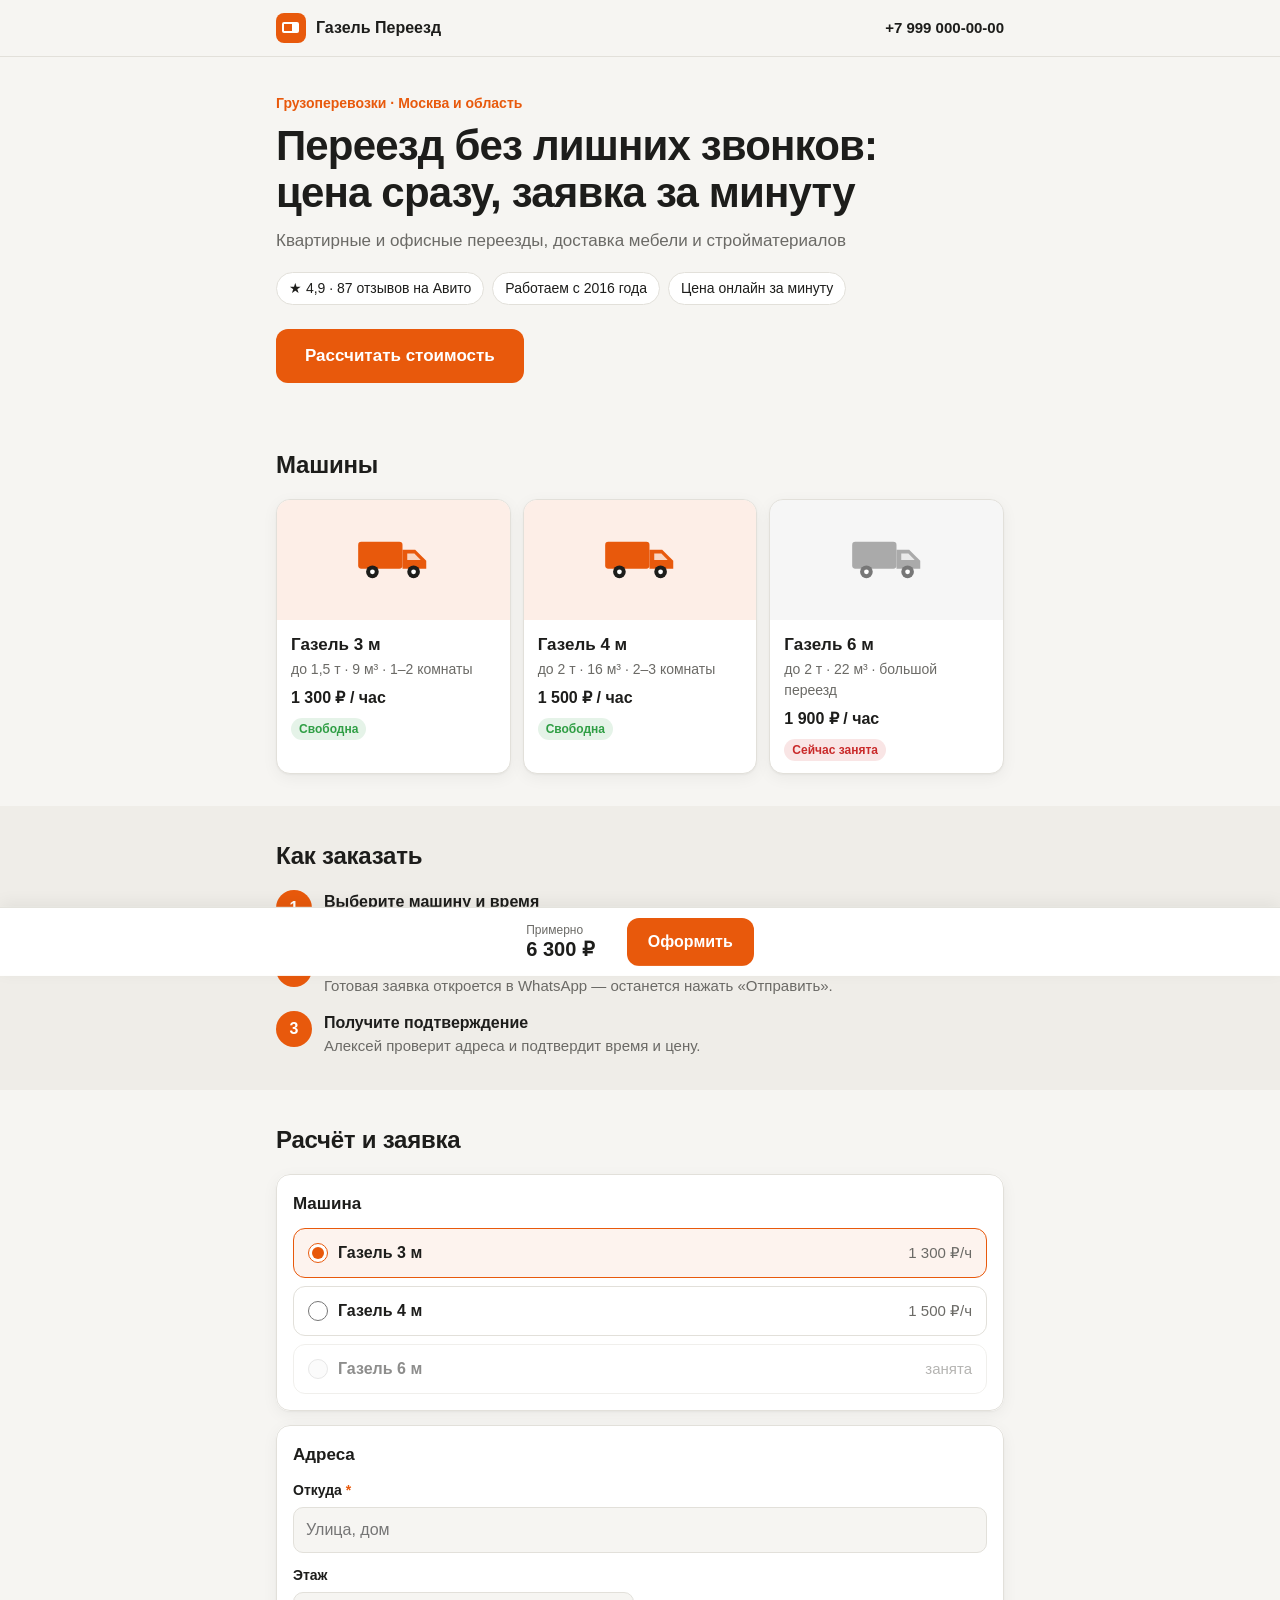
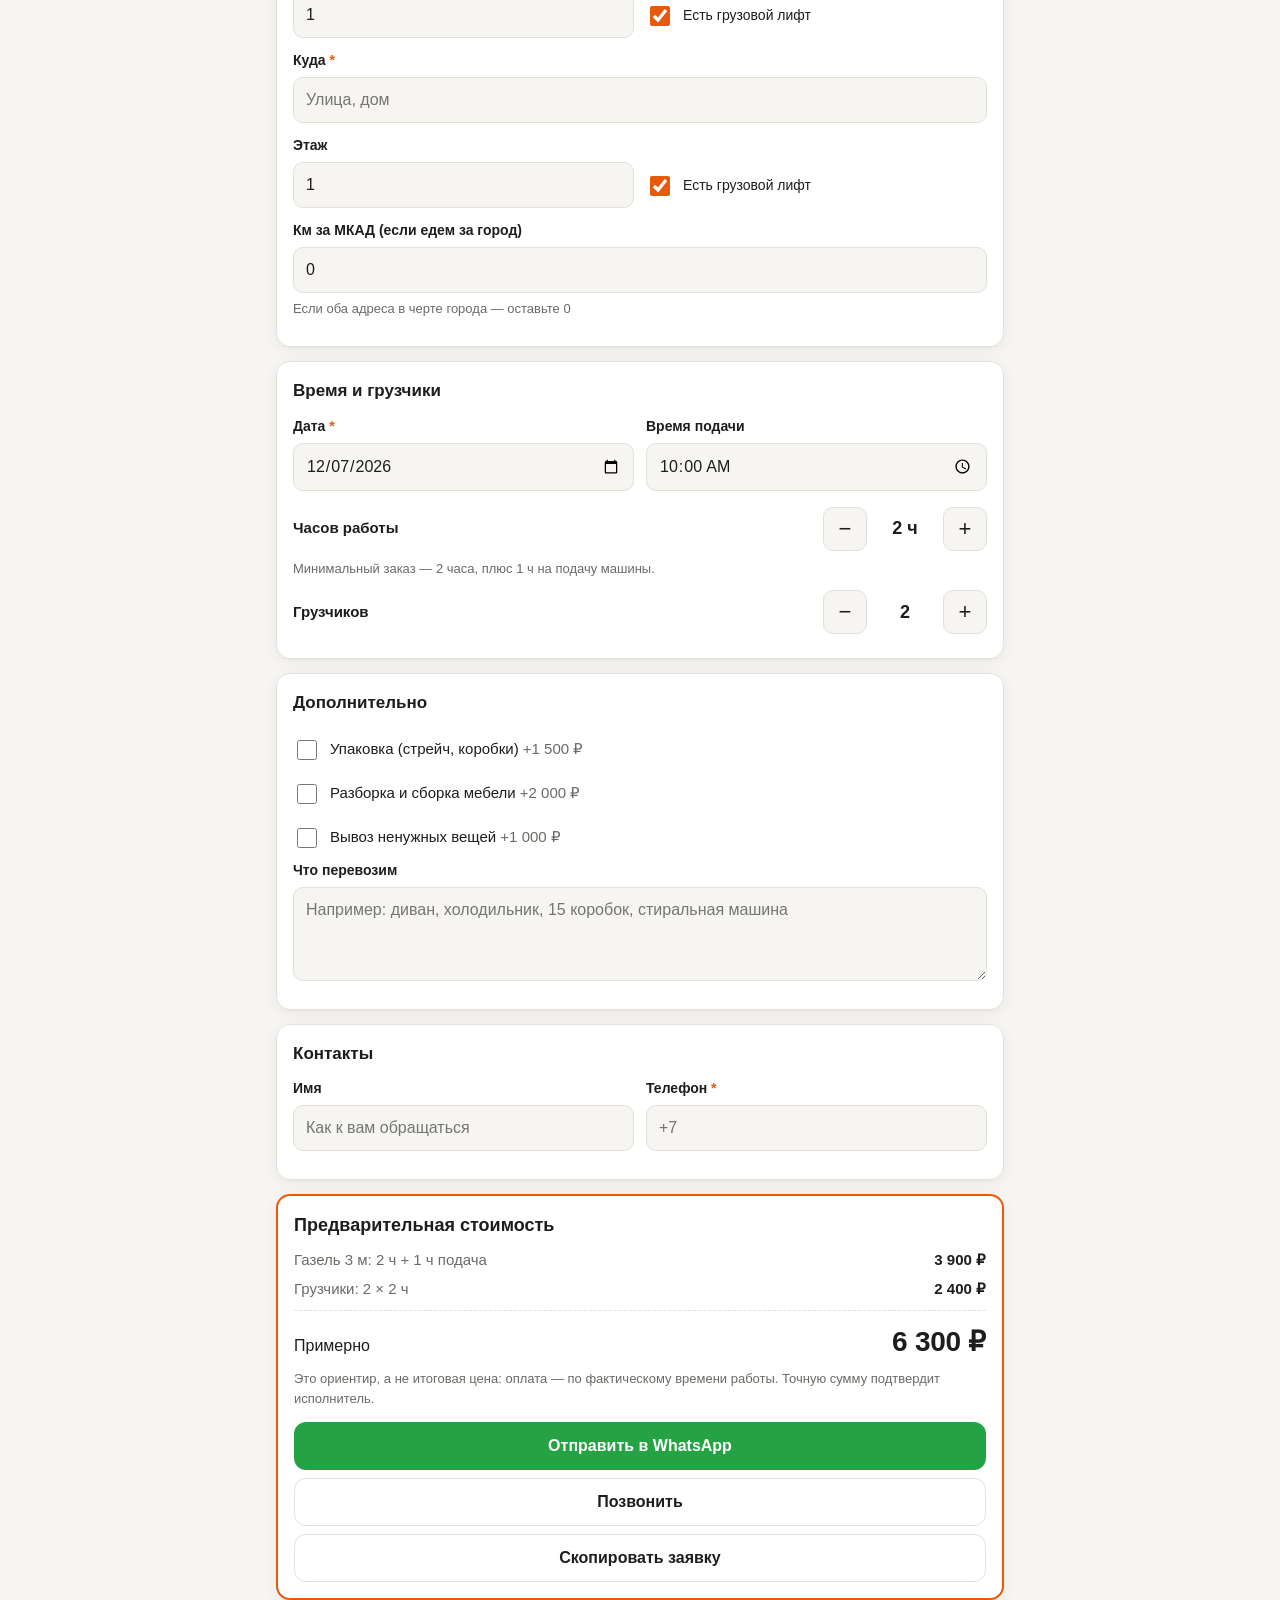
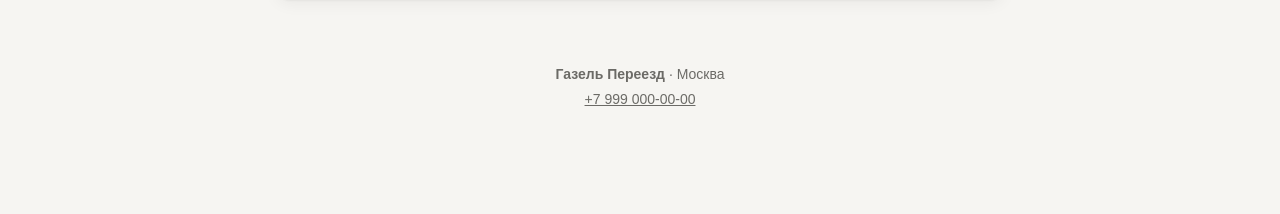
==== index.html @ 77e37493 "Сайт-калькулятор для грузоперевозок (Газель + грузчики) Шаблон под частников с Авито: расчёт предвар" ====
<!doctype html>
<html lang="ru">
<head>
  <meta charset="utf-8">
  <meta name="viewport" content="width=device-width, initial-scale=1, viewport-fit=cover">
  <title>Грузоперевозки на Газели</title>
  <meta name="description" content="Расчёт стоимости переезда и заказ Газели с грузчиками онлайн">
  <link rel="icon" href="data:image/svg+xml,%3Csvg xmlns='http://www.w3.org/2000/svg' viewBox='0 0 64 64'%3E%3Crect width='64' height='64' rx='14' fill='%23e8590c'/%3E%3Cpath d='M12 22h24v18H12zM36 28h9l7 7v5H36z' fill='white'/%3E%3Ccircle cx='21' cy='42' r='5' fill='white' stroke='%23e8590c' stroke-width='3'/%3E%3Ccircle cx='45' cy='42' r='5' fill='white' stroke='%23e8590c' stroke-width='3'/%3E%3C/svg%3E">
  <link rel="stylesheet" href="styles.css">
</head>
<body>
  <header class="top">
    <div class="wrap top__in">
      <div class="brand">
        <span class="brand__logo" aria-hidden="true"></span>
        <span class="brand__name" data-bind="name"></span>
      </div>
      <a class="top__phone" data-bind-href="tel" data-bind="phone"></a>
    </div>
  </header>

  <main>
    <section class="hero">
      <div class="wrap">
        <p class="hero__city" data-bind="cityLine"></p>
        <h1 class="hero__title">Переезд без лишних звонков: цена&nbsp;сразу, заявка за&nbsp;минуту</h1>
        <p class="hero__sub" data-bind="tagline"></p>
        <ul class="badges" id="badges"></ul>
        <a href="#order" class="btn btn--primary btn--lg">Рассчитать стоимость</a>
      </div>
    </section>

    <section class="section" id="fleet">
      <div class="wrap">
        <h2 class="section__title">Машины</h2>
        <div class="fleet" id="fleetList"></div>
      </div>
    </section>

    <section class="section section--alt">
      <div class="wrap">
        <h2 class="section__title">Как заказать</h2>
        <ol class="steps">
          <li><b>Выберите машину и время</b><span>Калькулятор сразу покажет примерную стоимость.</span></li>
          <li><b>Отправьте заявку</b><span data-bind="sendHint"></span></li>
          <li><b>Получите подтверждение</b><span data-bind="confirmHint"></span></li>
        </ol>
      </div>
    </section>

    <section class="section" id="order">
      <div class="wrap">
        <h2 class="section__title">Расчёт и заявка</h2>
        <form class="order" id="orderForm" novalidate>
          <fieldset class="card">
            <legend>Машина</legend>
            <div class="choice" id="vehicleChoice"></div>
          </fieldset>

          <fieldset class="card">
            <legend>Адреса</legend>
            <label class="field">
              <span>Откуда <i>*</i></span>
              <input name="from" type="text" placeholder="Улица, дом" autocomplete="street-address" required>
            </label>
            <div class="row">
              <label class="field">
                <span>Этаж</span>
                <input name="floorFrom" type="number" inputmode="numeric" min="1" max="40" value="1">
              </label>
              <label class="check check--inline">
                <input name="liftFrom" type="checkbox" checked><span>Есть грузовой лифт</span>
              </label>
            </div>
            <label class="field">
              <span>Куда <i>*</i></span>
              <input name="to" type="text" placeholder="Улица, дом" required>
            </label>
            <div class="row">
              <label class="field">
                <span>Этаж</span>
                <input name="floorTo" type="number" inputmode="numeric" min="1" max="40" value="1">
              </label>
              <label class="check check--inline">
                <input name="liftTo" type="checkbox" checked><span>Есть грузовой лифт</span>
              </label>
            </div>
            <label class="field">
              <span data-bind="outsideLabel"></span>
              <input name="outsideKm" type="number" inputmode="numeric" min="0" max="500" value="0">
              <small>Если оба адреса в черте города — оставьте 0</small>
            </label>
          </fieldset>

          <fieldset class="card">
            <legend>Время и грузчики</legend>
            <div class="row">
              <label class="field">
                <span>Дата <i>*</i></span>
                <input name="date" type="date" required>
              </label>
              <label class="field">
                <span>Время подачи</span>
                <input name="time" type="time" value="10:00" step="1800">
              </label>
            </div>
            <div class="stepper" data-stepper="hours">
              <span class="stepper__label">Часов работы</span>
              <button type="button" class="stepper__btn" data-step="-1" aria-label="Меньше часов">−</button>
              <output class="stepper__val" id="hoursVal"></output>
              <button type="button" class="stepper__btn" data-step="1" aria-label="Больше часов">+</button>
            </div>
            <p class="hint" id="hoursHint"></p>
            <div class="stepper" data-stepper="movers">
              <span class="stepper__label">Грузчиков</span>
              <button type="button" class="stepper__btn" data-step="-1" aria-label="Меньше грузчиков">−</button>
              <output class="stepper__val" id="moversVal"></output>
              <button type="button" class="stepper__btn" data-step="1" aria-label="Больше грузчиков">+</button>
            </div>
          </fieldset>

          <fieldset class="card" id="extrasCard">
            <legend>Дополнительно</legend>
            <div id="extrasList"></div>
            <label class="field">
              <span>Что перевозим</span>
              <textarea name="comment" rows="3" placeholder="Например: диван, холодильник, 15 коробок, стиральная машина"></textarea>
            </label>
          </fieldset>

          <fieldset class="card">
            <legend>Контакты</legend>
            <div class="row">
              <label class="field">
                <span>Имя</span>
                <input name="clientName" type="text" autocomplete="given-name" placeholder="Как к вам обращаться">
              </label>
              <label class="field">
                <span>Телефон <i>*</i></span>
                <input name="clientPhone" type="tel" autocomplete="tel" placeholder="+7" required>
              </label>
            </div>
          </fieldset>

          <aside class="card estimate" id="estimate" aria-live="polite">
            <h3 class="estimate__title">Предварительная стоимость</h3>
            <ul class="estimate__lines" id="estimateLines"></ul>
            <p class="estimate__total"><span>Примерно</span><strong id="estimateTotal"></strong></p>
            <p class="estimate__note">Это ориентир, а не итоговая цена: оплата — по фактическому времени работы. Точную сумму подтвердит исполнитель.</p>
            <p class="form-error" id="formError" role="alert" hidden></p>
            <div class="send" id="sendButtons"></div>
            <button type="button" class="btn btn--ghost" id="copyBtn">Скопировать заявку</button>
          </aside>
        </form>
      </div>
    </section>
  </main>

  <footer class="foot">
    <div class="wrap">
      <p><b data-bind="name"></b> · <span data-bind="city"></span></p>
      <p><a data-bind-href="tel" data-bind="phone"></a></p>
    </div>
  </footer>

  <div class="bar" id="bar">
    <div class="bar__sum"><small>Примерно</small><strong id="barTotal"></strong></div>
    <a href="#estimate" class="btn btn--primary">Оформить</a>
  </div>

  <div class="toast" id="toast" role="status" hidden></div>

  <script src="config.js"></script>
  <script src="app.js"></script>
</body>
</html>
---- styles.css ----
:root {
  --accent: #e8590c;
  --bg: #f6f5f2;
  --surface: #ffffff;
  --alt: #efede8;
  --text: #1d1d1b;
  --muted: #6b6a66;
  --line: #e2e0da;
  --ok: #2f9e44;
  --busy: #c92a2a;
  --tg: #229ed9;
  --wa: #25a244;
  --radius: 14px;
  --shadow: 0 1px 2px rgba(0, 0, 0, .04), 0 4px 16px rgba(0, 0, 0, .05);
  color-scheme: light;
}

@media (prefers-color-scheme: dark) {
  :root {
    --bg: #161615;
    --surface: #212120;
    --alt: #1b1b1a;
    --text: #f1efe9;
    --muted: #a3a19b;
    --line: #34332f;
    --ok: #51cf66;
    --busy: #ff6b6b;
    --shadow: none;
    color-scheme: dark;
  }
}

* { box-sizing: border-box; }
html { scroll-behavior: smooth; -webkit-text-size-adjust: 100%; }
body {
  margin: 0;
  font: 16px/1.5 -apple-system, BlinkMacSystemFont, "Segoe UI", Roboto, "Helvetica Neue", Arial, sans-serif;
  background: var(--bg);
  color: var(--text);
  padding-bottom: 84px;
}
a { color: inherit; }
.wrap { max-width: 760px; margin: 0 auto; padding: 0 16px; }

/* header */
.top { position: sticky; top: 0; z-index: 10; background: color-mix(in srgb, var(--bg) 88%, transparent); backdrop-filter: blur(10px); border-bottom: 1px solid var(--line); }
.top__in { display: flex; align-items: center; justify-content: space-between; gap: 12px; height: 56px; }
.brand { display: flex; align-items: center; gap: 10px; font-weight: 700; min-width: 0; }
.brand__name { white-space: nowrap; overflow: hidden; text-overflow: ellipsis; }
.brand__logo { width: 30px; height: 30px; flex: none; border-radius: 8px; background: var(--accent); position: relative; }
.brand__logo::after { content: ""; position: absolute; inset: 9px 7px 10px 6px; border: 2.5px solid #fff; border-right-width: 7px; border-radius: 2px; }
.top__phone { font-weight: 600; text-decoration: none; white-space: nowrap; font-size: 15px; }

/* hero */
.hero { padding: 36px 0 32px; }
.hero__city { margin: 0 0 8px; color: var(--accent); font-weight: 600; font-size: 14px; }
.hero__title { margin: 0 0 12px; font-size: clamp(28px, 7vw, 42px); line-height: 1.12; letter-spacing: -.02em; }
.hero__sub { margin: 0 0 18px; color: var(--muted); font-size: 17px; }
.badges { list-style: none; display: flex; flex-wrap: wrap; gap: 8px; padding: 0; margin: 0 0 24px; }
.badges li { background: var(--surface); border: 1px solid var(--line); border-radius: 999px; padding: 5px 12px; font-size: 14px; }

/* buttons */
.btn { display: inline-flex; align-items: center; justify-content: center; gap: 8px; min-height: 48px; padding: 0 20px; border-radius: 12px; border: 1px solid transparent; font: inherit; font-weight: 600; text-decoration: none; cursor: pointer; transition: filter .15s, transform .05s; }
.btn:active { transform: translateY(1px); }
.btn--primary { background: var(--accent); color: #fff; }
.btn--primary:hover { filter: brightness(1.06); }
.btn--lg { min-height: 54px; padding: 0 28px; font-size: 17px; }
.btn--ghost { background: transparent; border-color: var(--line); color: var(--text); }
.btn--tg { background: var(--tg); }
.btn--wa { background: var(--wa); }

/* sections */
.section { padding: 32px 0; }
.section--alt { background: var(--alt); }
.section__title { margin: 0 0 16px; font-size: 24px; letter-spacing: -.01em; }

/* fleet */
.fleet { display: grid; gap: 12px; }
@media (min-width: 640px) { .fleet { grid-template-columns: repeat(3, 1fr); } }
.truck { background: var(--surface); border: 1px solid var(--line); border-radius: var(--radius); overflow: hidden; box-shadow: var(--shadow); display: flex; }
@media (min-width: 640px) { .truck { flex-direction: column; } }
.truck__pic { flex: none; width: 112px; display: grid; place-items: center; background: color-mix(in srgb, var(--accent) 10%, var(--surface)); }
@media (min-width: 640px) { .truck__pic { width: auto; height: 120px; } }
.truck__pic img { width: 100%; height: 100%; object-fit: cover; }
.truck__pic svg { width: 76px; fill: var(--accent); }
.truck__pic svg .win { fill: color-mix(in srgb, var(--accent) 25%, #fff); }
.truck__pic svg circle { fill: var(--text); }
.truck__pic svg .hub { fill: var(--surface); }
.truck__body { padding: 12px 14px; }
.truck__body h3 { margin: 0 0 2px; font-size: 17px; }
.truck__body p { margin: 0 0 6px; color: var(--muted); font-size: 14px; }
.truck__body .truck__price { color: var(--text); font-weight: 700; font-size: 16px; }
.truck--busy .truck__pic { filter: grayscale(1); opacity: .6; }
.tag { display: inline-block; font-size: 12px; font-weight: 600; padding: 2px 8px; border-radius: 999px; }
.tag--ok { color: var(--ok); background: color-mix(in srgb, var(--ok) 12%, transparent); }
.tag--busy { color: var(--busy); background: color-mix(in srgb, var(--busy) 12%, transparent); }

/* steps */
.steps { list-style: none; counter-reset: s; margin: 0; padding: 0; display: grid; gap: 14px; }
.steps li { counter-increment: s; display: grid; grid-template-columns: 36px 1fr; column-gap: 12px; }
.steps li::before { content: counter(s); grid-row: span 2; width: 36px; height: 36px; border-radius: 50%; background: var(--accent); color: #fff; display: grid; place-items: center; font-weight: 700; }
.steps span { color: var(--muted); font-size: 15px; }

/* form */
.order { display: grid; gap: 14px; }
.card { background: var(--surface); border: 1px solid var(--line); border-radius: var(--radius); padding: 16px; margin: 0; box-shadow: var(--shadow); min-width: 0; }
legend { float: left; width: 100%; padding: 0; margin-bottom: 12px; font-weight: 700; font-size: 17px; }
legend + * { clear: both; }
.field { display: grid; gap: 6px; margin-bottom: 12px; min-width: 0; }
.field > span { font-size: 14px; font-weight: 600; }
.field i { color: var(--accent); font-style: normal; }
.field small { color: var(--muted); font-size: 13px; }
input[type="text"], input[type="tel"], input[type="number"], input[type="date"], input[type="time"], textarea {
  width: 100%; min-width: 0; min-height: 46px; padding: 10px 12px; font: inherit; font-size: 16px;
  color: var(--text); background: var(--bg); border: 1px solid var(--line); border-radius: 10px;
  -webkit-appearance: none; appearance: none;
}
textarea { resize: vertical; }
input:focus, textarea:focus { outline: 2px solid var(--accent); outline-offset: -1px; border-color: transparent; }
.field--bad input { border-color: var(--busy); background: color-mix(in srgb, var(--busy) 6%, var(--bg)); }
.row { display: grid; grid-template-columns: 1fr 1fr; gap: 12px; align-items: end; }
.row > .field { margin-bottom: 12px; }

.check { display: flex; align-items: center; gap: 10px; min-height: 44px; cursor: pointer; font-size: 15px; }
.check input { width: 20px; height: 20px; accent-color: var(--accent); flex: none; }
.check em { color: var(--muted); font-style: normal; white-space: nowrap; }
.check--inline { margin-bottom: 12px; font-size: 14px; line-height: 1.25; }

.choice { display: grid; gap: 8px; }
.opt { display: flex; align-items: center; gap: 10px; padding: 12px 14px; border: 1.5px solid var(--line); border-radius: 12px; cursor: pointer; }
.opt input { width: 20px; height: 20px; accent-color: var(--accent); margin: 0; flex: none; }
.opt__t { flex: 1; font-weight: 600; }
.opt__s { color: var(--muted); font-size: 15px; white-space: nowrap; }
.opt:has(input:checked) { border-color: var(--accent); background: color-mix(in srgb, var(--accent) 7%, var(--surface)); }
.opt--off { opacity: .5; cursor: not-allowed; }

.stepper { display: grid; grid-template-columns: 1fr 44px 64px 44px; align-items: center; gap: 6px; margin: 4px 0 8px; }
.stepper__label { font-weight: 600; font-size: 15px; }
.stepper__btn { height: 44px; border-radius: 10px; border: 1px solid var(--line); background: var(--bg); color: var(--text); font-size: 22px; line-height: 1; cursor: pointer; }
.stepper__btn:active { background: var(--line); }
.stepper__val { text-align: center; font-weight: 700; font-size: 18px; }
.hint { margin: 0 0 12px; color: var(--muted); font-size: 13px; }

/* estimate */
.estimate { border: 2px solid var(--accent); scroll-margin-top: 72px; }
.estimate__title { margin: 0 0 10px; font-size: 18px; }
.estimate__lines { list-style: none; margin: 0 0 10px; padding: 0; display: grid; gap: 6px; font-size: 15px; }
.estimate__lines li { display: flex; justify-content: space-between; gap: 12px; }
.estimate__lines span { color: var(--muted); }
.estimate__lines b { white-space: nowrap; font-weight: 600; }
.estimate__total { display: flex; justify-content: space-between; align-items: baseline; margin: 0 0 6px; padding-top: 10px; border-top: 1px dashed var(--line); }
.estimate__total strong { font-size: 28px; letter-spacing: -.01em; }
.estimate__note { margin: 0 0 14px; color: var(--muted); font-size: 13px; }
.send { display: grid; gap: 8px; margin-bottom: 8px; }
.estimate > .btn--ghost { width: 100%; }
.form-error { margin: 0 0 12px; padding: 10px 12px; border-radius: 10px; color: var(--busy); background: color-mix(in srgb, var(--busy) 10%, transparent); font-size: 14px; font-weight: 600; }

/* footer */
.foot { padding: 28px 0 16px; color: var(--muted); font-size: 14px; text-align: center; }
.foot p { margin: 4px 0; }

/* bottom bar */
.bar { position: fixed; left: 0; right: 0; bottom: 0; z-index: 20; display: flex; align-items: center; justify-content: space-between; gap: 12px; padding: 10px 16px calc(10px + env(safe-area-inset-bottom)); background: var(--surface); border-top: 1px solid var(--line); box-shadow: 0 -4px 16px rgba(0, 0, 0, .06); transition: transform .2s; }
.bar--hidden { transform: translateY(110%); }
.bar__sum { display: grid; line-height: 1.2; }
.bar__sum small { color: var(--muted); font-size: 12px; }
.bar__sum strong { font-size: 20px; }
@media (min-width: 760px) { .bar { justify-content: center; gap: 32px; } }

/* toast */
.toast { position: fixed; left: 50%; bottom: 96px; transform: translateX(-50%); z-index: 30; background: var(--text); color: var(--bg); padding: 10px 16px; border-radius: 10px; font-size: 14px; max-width: calc(100% - 32px); text-align: center; }
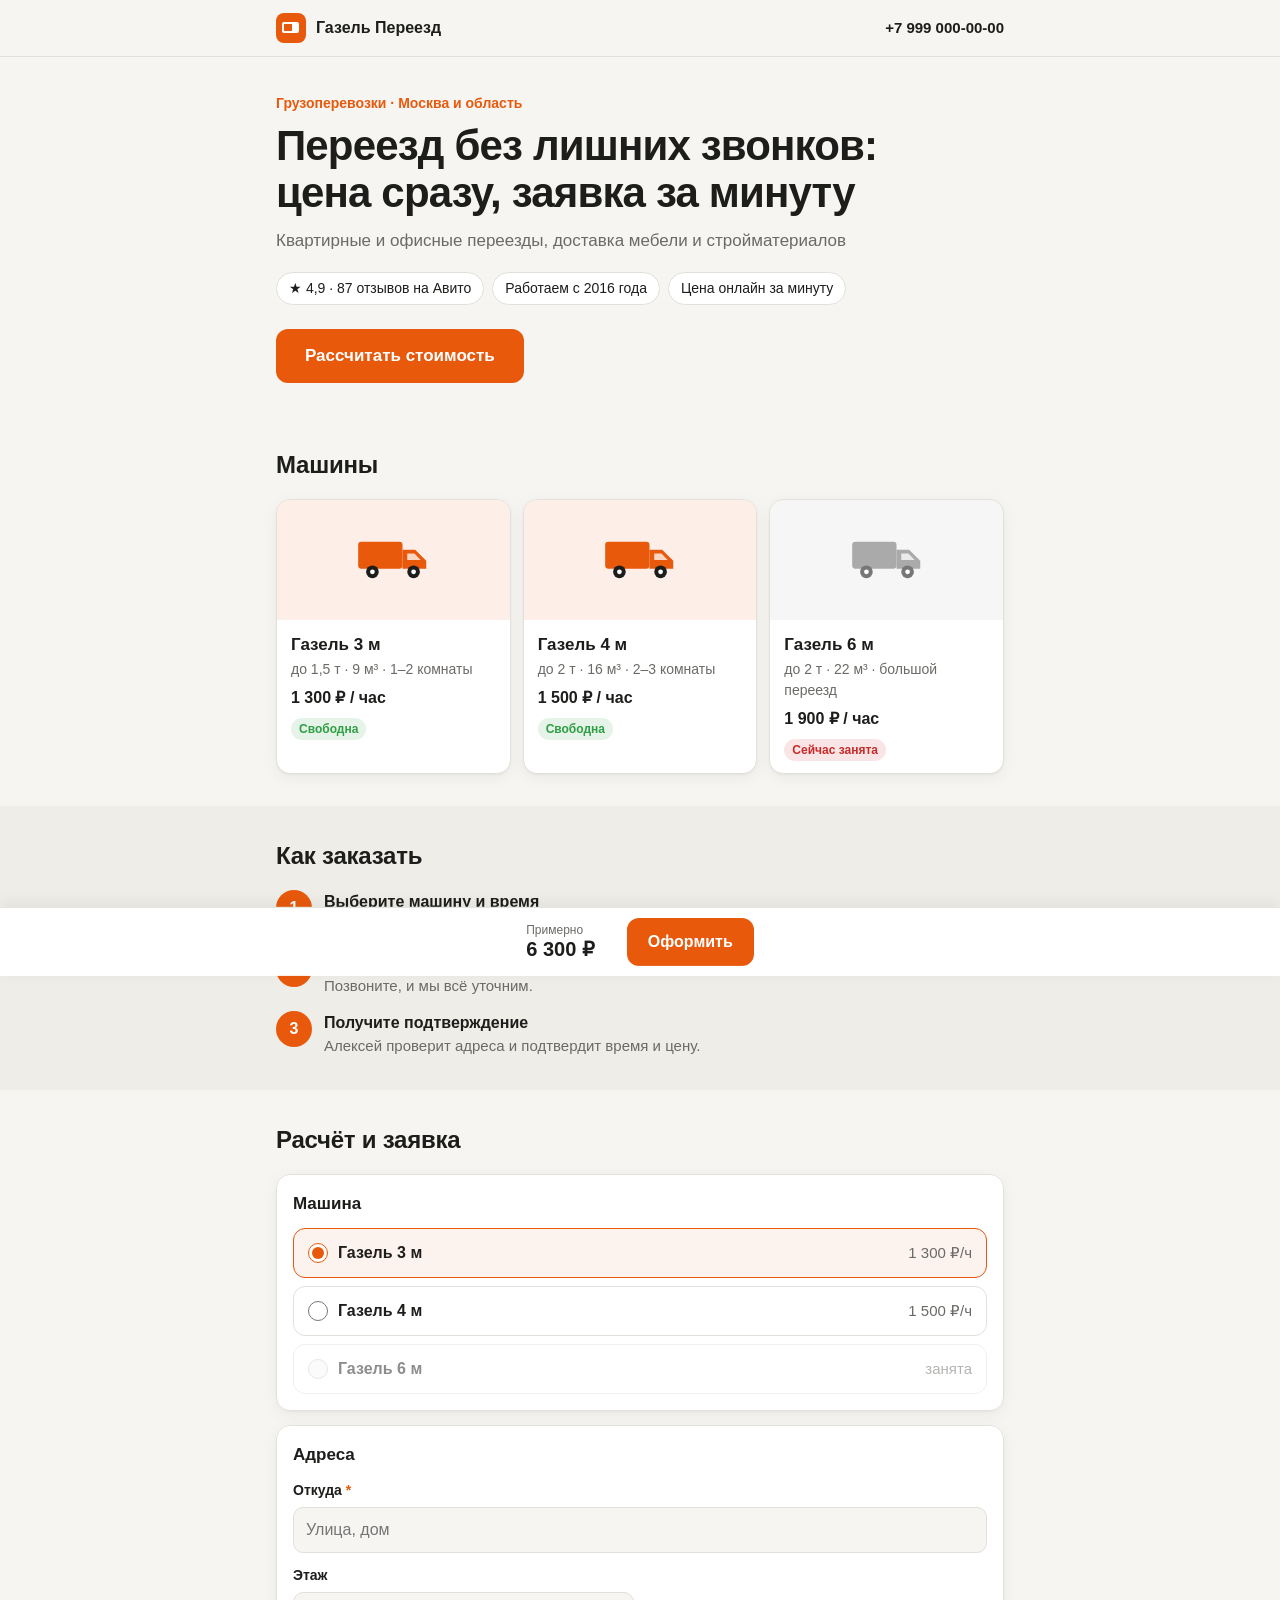
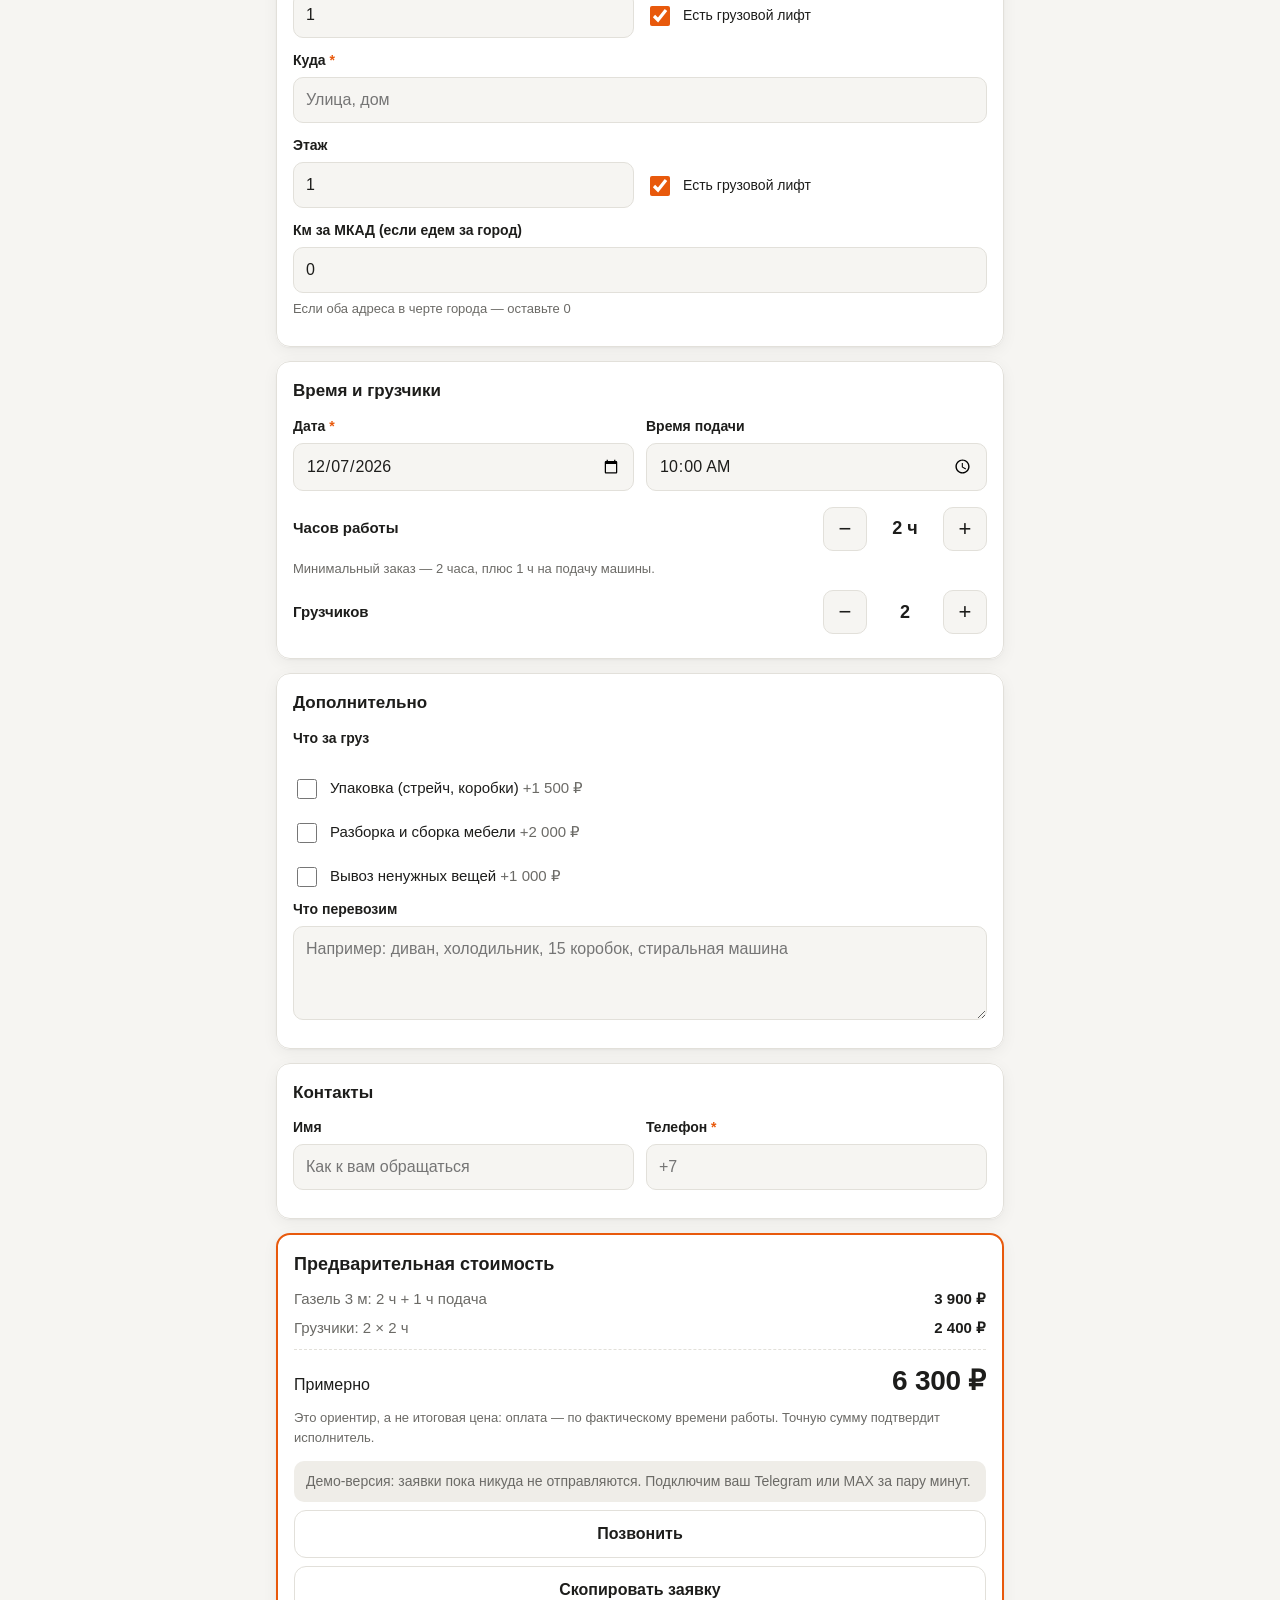
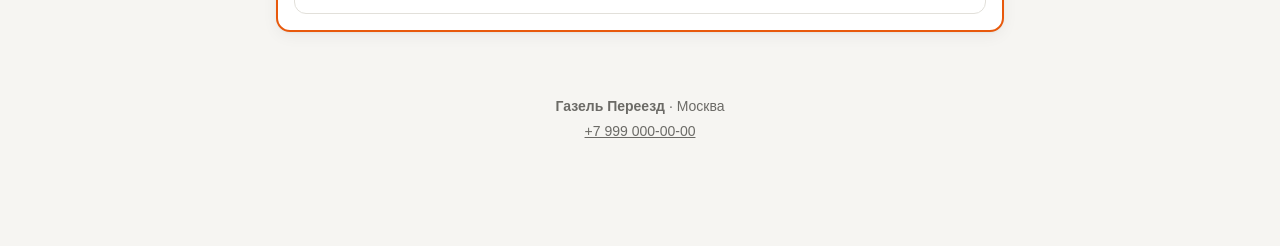
==== commit 9d9eef91: "Заявки в Telegram и MAX вместо WhatsApp, демо под клиента - Кнопки «Отправить в Telegram» (текст под" ====
--- a/index.html
+++ b/index.html
@@ -121,6 +121,10 @@
 
           <fieldset class="card" id="extrasCard">
             <legend>Дополнительно</legend>
+            <div class="field" id="cargoField" hidden>
+              <span>Что за груз</span>
+              <div class="chips" id="cargoList"></div>
+            </div>
             <div id="extrasList"></div>
             <label class="field">
               <span>Что перевозим</span>
--- a/styles.css
+++ b/styles.css
@@ -9,7 +9,7 @@
   --ok: #2f9e44;
   --busy: #c92a2a;
   --tg: #229ed9;
-  --wa: #25a244;
+  --max: #5b3ff8;
   --radius: 14px;
   --shadow: 0 1px 2px rgba(0, 0, 0, .04), 0 4px 16px rgba(0, 0, 0, .05);
   color-scheme: light;
@@ -67,7 +67,8 @@
 .btn--lg { min-height: 54px; padding: 0 28px; font-size: 17px; }
 .btn--ghost { background: transparent; border-color: var(--line); color: var(--text); }
 .btn--tg { background: var(--tg); }
-.btn--wa { background: var(--wa); }
+.btn--max { background: var(--max); }
+.demo-note { margin: 0; padding: 10px 12px; border-radius: 10px; background: var(--alt); color: var(--muted); font-size: 14px; }
 
 /* sections */
 .section { padding: 32px 0; }
@@ -127,6 +128,11 @@
 .check--inline { margin-bottom: 12px; font-size: 14px; line-height: 1.25; }
 
 .choice { display: grid; gap: 8px; }
+.chips { display: flex; flex-wrap: wrap; gap: 8px; }
+.chip input { position: absolute; opacity: 0; pointer-events: none; }
+.chip span { display: inline-block; padding: 8px 14px; border: 1.5px solid var(--line); border-radius: 999px; font-size: 15px; cursor: pointer; }
+.chip input:checked + span { border-color: var(--accent); background: color-mix(in srgb, var(--accent) 10%, var(--surface)); font-weight: 600; }
+.chip input:focus-visible + span { outline: 2px solid var(--accent); outline-offset: 2px; }
 .opt { display: flex; align-items: center; gap: 10px; padding: 12px 14px; border: 1.5px solid var(--line); border-radius: 12px; cursor: pointer; }
 .opt input { width: 20px; height: 20px; accent-color: var(--accent); margin: 0; flex: none; }
 .opt__t { flex: 1; font-weight: 600; }
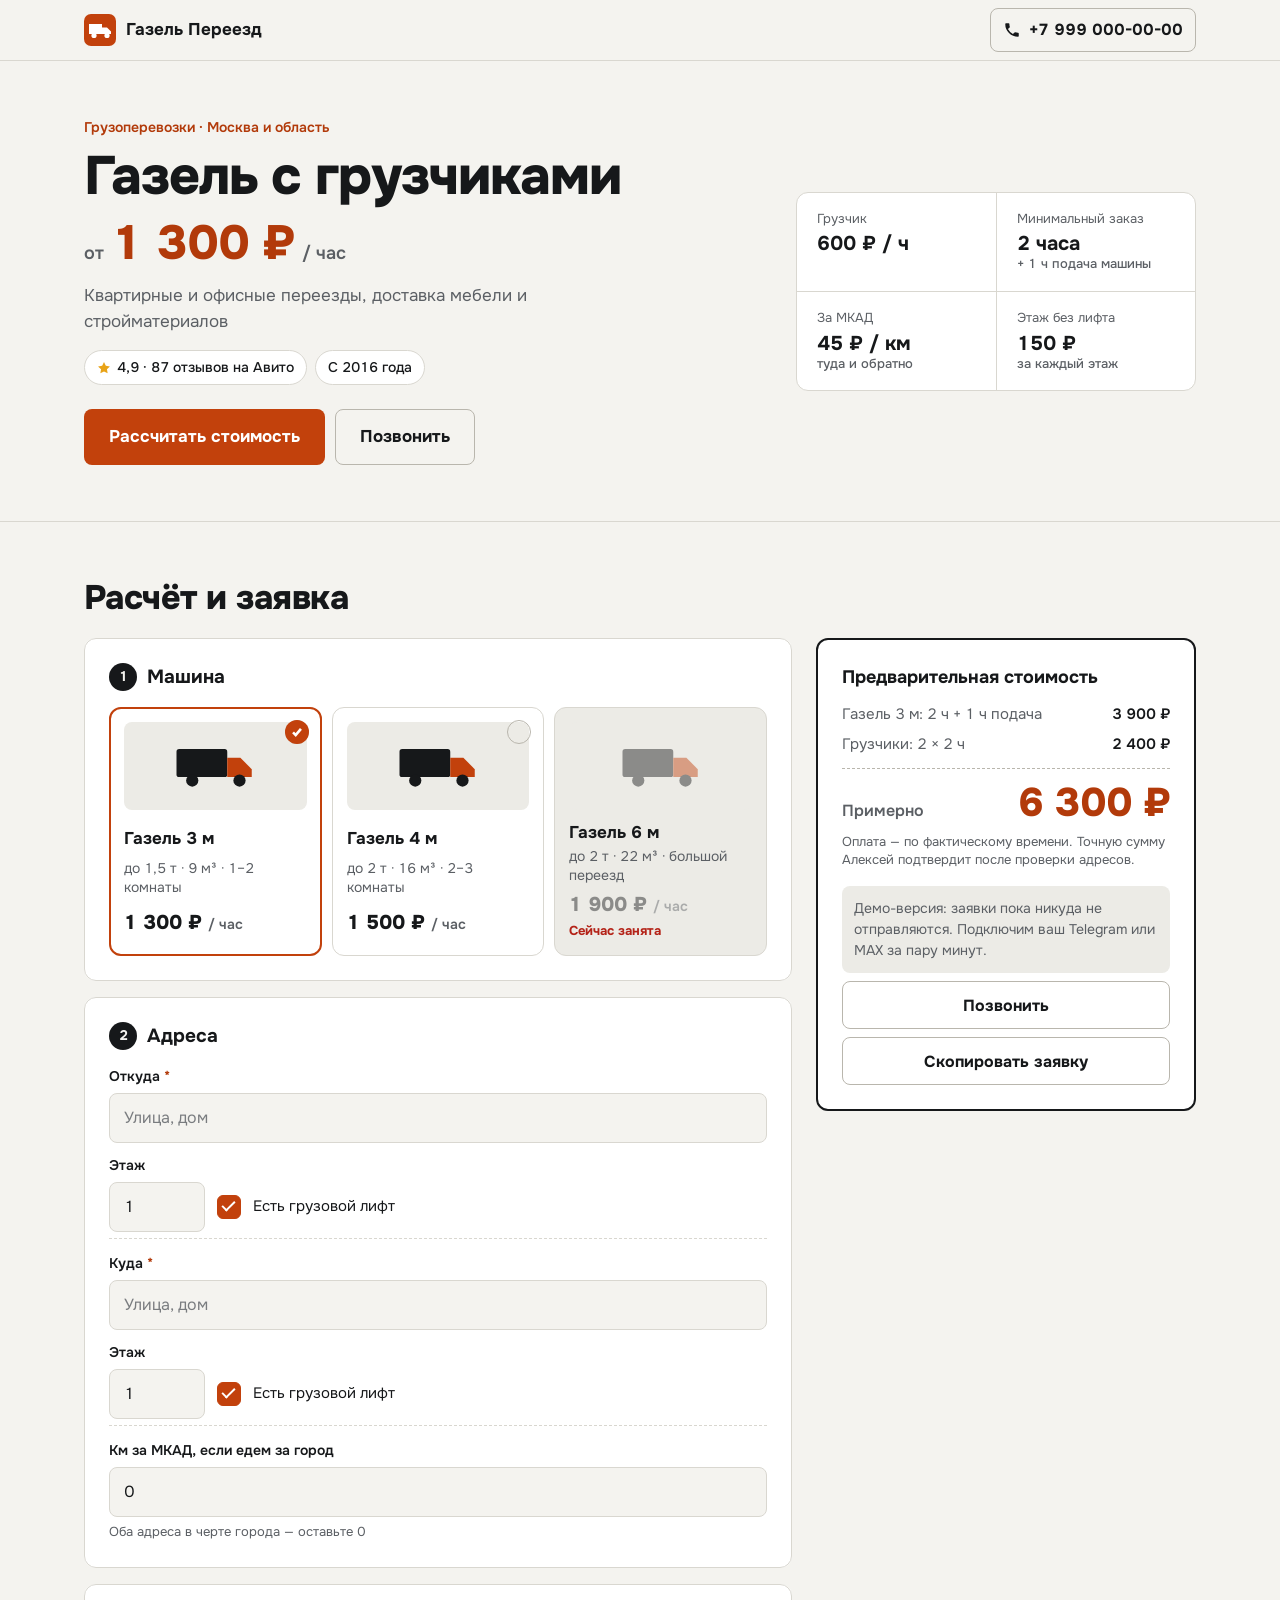
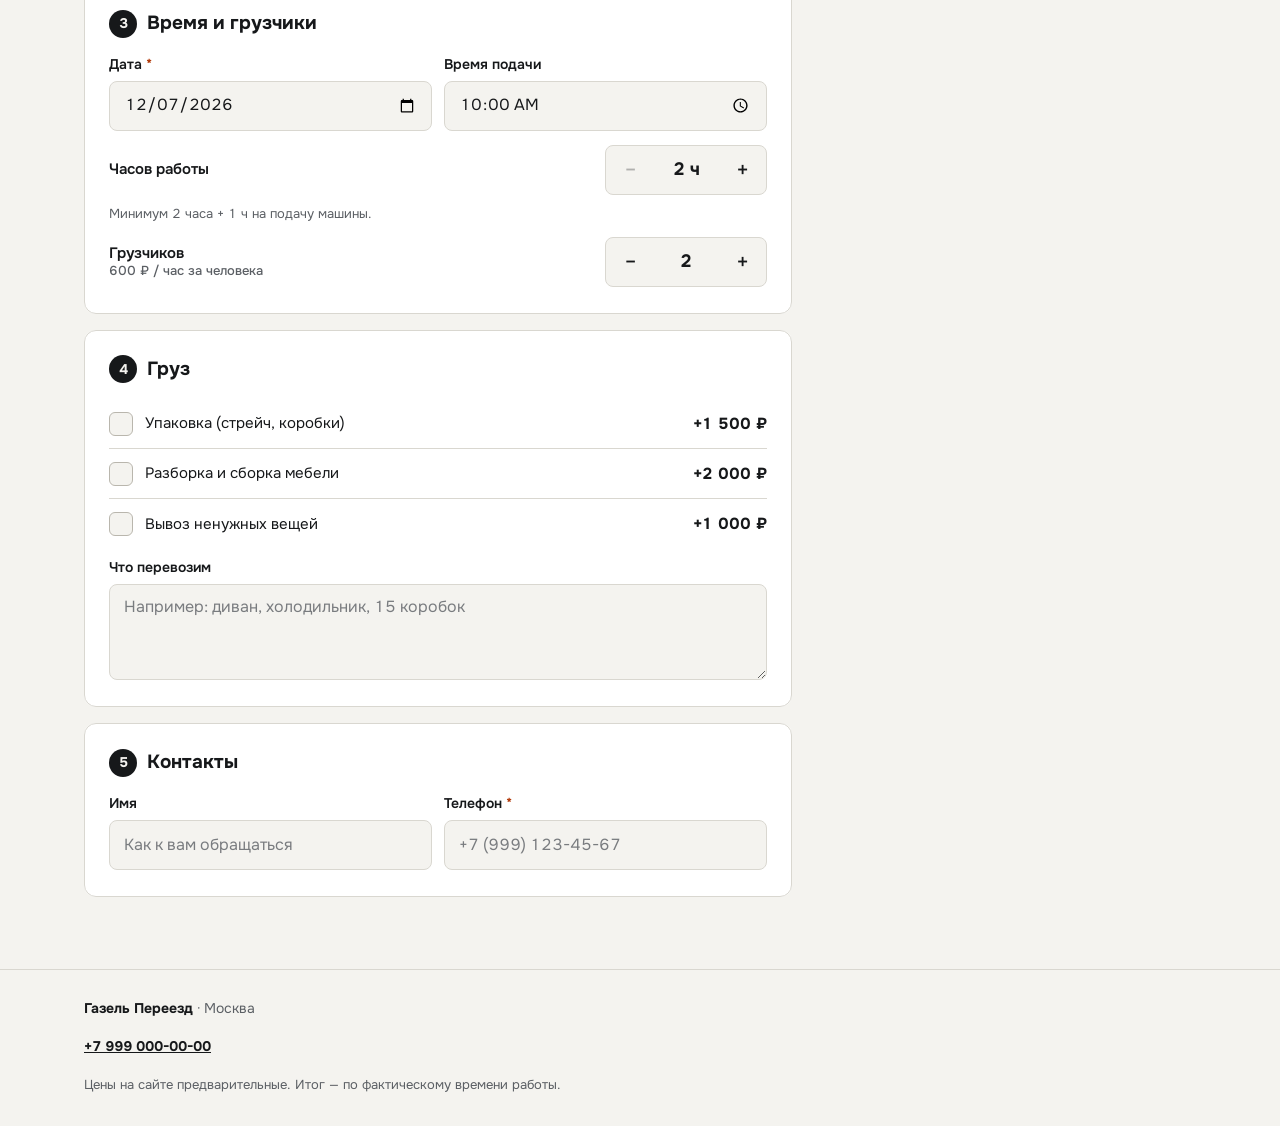
==== commit 775c2a8e: "Редизайн: строгий стиль перевозчика, один путь «оффер → машина → расчёт → заявка» - Машины выбираютс" ====
--- a/index.html
+++ b/index.html
@@ -1,159 +1,187 @@
 <!doctype html>
-<html lang="ru">
+<html lang="ru" class="no-js">
 <head>
   <meta charset="utf-8">
   <meta name="viewport" content="width=device-width, initial-scale=1, viewport-fit=cover">
-  <title>Грузоперевозки на Газели</title>
-  <meta name="description" content="Расчёт стоимости переезда и заказ Газели с грузчиками онлайн">
-  <link rel="icon" href="data:image/svg+xml,%3Csvg xmlns='http://www.w3.org/2000/svg' viewBox='0 0 64 64'%3E%3Crect width='64' height='64' rx='14' fill='%23e8590c'/%3E%3Cpath d='M12 22h24v18H12zM36 28h9l7 7v5H36z' fill='white'/%3E%3Ccircle cx='21' cy='42' r='5' fill='white' stroke='%23e8590c' stroke-width='3'/%3E%3Ccircle cx='45' cy='42' r='5' fill='white' stroke='%23e8590c' stroke-width='3'/%3E%3C/svg%3E">
+  <title>Газель с грузчиками — расчёт стоимости онлайн</title>
+  <meta name="description" content="Грузоперевозки на Газели: тариф за час, минимальный заказ, расчёт стоимости переезда и заявка в Telegram или MAX за минуту.">
+  <meta property="og:type" content="website">
+  <meta property="og:title" content="Газель с грузчиками — расчёт стоимости онлайн">
+  <meta property="og:description" content="Тариф за час, минимальный заказ и заявка без звонков.">
+  <meta name="color-scheme" content="light dark">
+  <meta name="theme-color" content="#f4f3ef" media="(prefers-color-scheme: light)">
+  <meta name="theme-color" content="#121314" media="(prefers-color-scheme: dark)">
+  <link rel="icon" href="data:image/svg+xml,%3Csvg xmlns='http://www.w3.org/2000/svg' viewBox='0 0 64 64'%3E%3Crect width='64' height='64' rx='12' fill='%23c2410c'/%3E%3Cpath d='M10 20h26v20H10zM36 27h10l8 8v5H36z' fill='white'/%3E%3Ccircle cx='20' cy='43' r='5' fill='%23c2410c' stroke='white' stroke-width='3'/%3E%3Ccircle cx='46' cy='43' r='5' fill='%23c2410c' stroke='white' stroke-width='3'/%3E%3C/svg%3E">
+  <link rel="preconnect" href="https://fonts.googleapis.com">
+  <link rel="preconnect" href="https://fonts.gstatic.com" crossorigin>
+  <link rel="stylesheet" href="https://fonts.googleapis.com/css2?family=Onest:wght@400;500;600;700;800&display=swap">
   <link rel="stylesheet" href="styles.css">
+  <script>document.documentElement.classList.replace("no-js", "js");</script>
 </head>
 <body>
+  <a class="skip" href="#order">К расчёту стоимости</a>
+
   <header class="top">
     <div class="wrap top__in">
-      <div class="brand">
-        <span class="brand__logo" aria-hidden="true"></span>
+      <a class="brand" href="#top" aria-label="В начало страницы">
+        <svg class="brand__mark" viewBox="0 0 32 32" aria-hidden="true"><rect width="32" height="32" rx="7"/><path d="M5 10h13v10H5zM18 13.5h5l4 4V20h-9z" fill="#fff"/><circle cx="10" cy="21.5" r="2.6" fill="#fff"/><circle cx="23" cy="21.5" r="2.6" fill="#fff"/></svg>
         <span class="brand__name" data-bind="name"></span>
-      </div>
-      <a class="top__phone" data-bind-href="tel" data-bind="phone"></a>
+      </a>
+      <a class="top__call" data-tel hidden>
+        <svg viewBox="0 0 24 24" aria-hidden="true"><path d="M6.6 10.8a15.2 15.2 0 0 0 6.6 6.6l2.2-2.2a1 1 0 0 1 1-.25 11.4 11.4 0 0 0 3.6.57 1 1 0 0 1 1 1V20a1 1 0 0 1-1 1A17 17 0 0 1 3 4a1 1 0 0 1 1-1h3.5a1 1 0 0 1 1 1c0 1.25.2 2.45.57 3.6a1 1 0 0 1-.25 1z"/></svg>
+        <span class="top__num" data-bind="phone"></span>
+      </a>
     </div>
   </header>
 
-  <main>
+  <main id="top">
     <section class="hero">
-      <div class="wrap">
-        <p class="hero__city" data-bind="cityLine"></p>
-        <h1 class="hero__title">Переезд без лишних звонков: цена&nbsp;сразу, заявка за&nbsp;минуту</h1>
-        <p class="hero__sub" data-bind="tagline"></p>
-        <ul class="badges" id="badges"></ul>
-        <a href="#order" class="btn btn--primary btn--lg">Рассчитать стоимость</a>
+      <div class="wrap hero__grid">
+        <div class="hero__main" data-reveal>
+          <p class="eyebrow" data-bind="cityLine"></p>
+          <h1 class="hero__title" id="heroTitle"></h1>
+          <p class="hero__price"><span>от</span> <strong id="heroPrice"></strong> <span>/ час</span></p>
+          <p class="hero__sub" data-bind="tagline"></p>
+          <ul class="trust" id="trust"></ul>
+          <div class="hero__cta">
+            <a href="#order" class="btn btn--primary btn--lg" data-scroll>Рассчитать стоимость</a>
+            <a class="btn btn--ghost btn--lg" data-tel hidden>Позвонить</a>
+          </div>
+        </div>
+        <dl class="tariff" id="tariff" data-reveal aria-label="Тарифы"></dl>
       </div>
     </section>
 
-    <section class="section" id="fleet">
+    <section class="order-section" id="order" aria-labelledby="orderTitle">
       <div class="wrap">
-        <h2 class="section__title">Машины</h2>
-        <div class="fleet" id="fleetList"></div>
-      </div>
-    </section>
-
-    <section class="section section--alt">
-      <div class="wrap">
-        <h2 class="section__title">Как заказать</h2>
-        <ol class="steps">
-          <li><b>Выберите машину и время</b><span>Калькулятор сразу покажет примерную стоимость.</span></li>
-          <li><b>Отправьте заявку</b><span data-bind="sendHint"></span></li>
-          <li><b>Получите подтверждение</b><span data-bind="confirmHint"></span></li>
-        </ol>
-      </div>
-    </section>
-
-    <section class="section" id="order">
-      <div class="wrap">
-        <h2 class="section__title">Расчёт и заявка</h2>
+        <h2 class="section-title" id="orderTitle" data-reveal>Расчёт и заявка</h2>
         <form class="order" id="orderForm" novalidate>
-          <fieldset class="card">
-            <legend>Машина</legend>
-            <div class="choice" id="vehicleChoice"></div>
-          </fieldset>
-
-          <fieldset class="card">
-            <legend>Адреса</legend>
-            <label class="field">
-              <span>Откуда <i>*</i></span>
-              <input name="from" type="text" placeholder="Улица, дом" autocomplete="street-address" required>
-            </label>
-            <div class="row">
-              <label class="field">
-                <span>Этаж</span>
-                <input name="floorFrom" type="number" inputmode="numeric" min="1" max="40" value="1">
-              </label>
-              <label class="check check--inline">
-                <input name="liftFrom" type="checkbox" checked><span>Есть грузовой лифт</span>
-              </label>
+          <div class="order__fields">
+
+            <fieldset class="block" data-reveal>
+              <legend class="block__title"><span class="block__n">1</span>Машина</legend>
+              <div class="vehicles" id="vehicleChoice" role="radiogroup" aria-label="Выбор машины"></div>
+            </fieldset>
+
+            <fieldset class="block" data-reveal>
+              <legend class="block__title"><span class="block__n">2</span>Адреса</legend>
+              <div class="field" data-field="from">
+                <label for="from">Откуда <i aria-hidden="true">*</i></label>
+                <input id="from" name="from" type="text" placeholder="Улица, дом" autocomplete="street-address" required>
+              </div>
+              <div class="addr-extra">
+                <div class="field">
+                  <label for="floorFrom">Этаж</label>
+                  <input id="floorFrom" name="floorFrom" type="number" inputmode="numeric" min="1" max="40" value="1" data-num>
+                </div>
+                <label class="check">
+                  <input name="liftFrom" type="checkbox" checked>
+                  <span class="check__box" aria-hidden="true"></span>
+                  <span class="check__text">Есть грузовой лифт</span>
+                </label>
+              </div>
+
+              <div class="field" data-field="to">
+                <label for="to">Куда <i aria-hidden="true">*</i></label>
+                <input id="to" name="to" type="text" placeholder="Улица, дом" autocomplete="off" required>
+              </div>
+              <div class="addr-extra">
+                <div class="field">
+                  <label for="floorTo">Этаж</label>
+                  <input id="floorTo" name="floorTo" type="number" inputmode="numeric" min="1" max="40" value="1" data-num>
+                </div>
+                <label class="check">
+                  <input name="liftTo" type="checkbox" checked>
+                  <span class="check__box" aria-hidden="true"></span>
+                  <span class="check__text">Есть грузовой лифт</span>
+                </label>
+              </div>
+
+              <div class="field">
+                <label for="outsideKm" data-bind="outsideLabel"></label>
+                <input id="outsideKm" name="outsideKm" type="number" inputmode="numeric" min="0" max="500" value="0" data-num>
+                <small class="field__hint">Оба адреса в черте города — оставьте 0</small>
+              </div>
+            </fieldset>
+
+            <fieldset class="block" data-reveal>
+              <legend class="block__title"><span class="block__n">3</span>Время и грузчики</legend>
+              <div class="pair">
+                <div class="field" data-field="date">
+                  <label for="date">Дата <i aria-hidden="true">*</i></label>
+                  <input id="date" name="date" type="date" required>
+                </div>
+                <div class="field">
+                  <label for="time">Время подачи</label>
+                  <input id="time" name="time" type="time" value="10:00" step="1800">
+                </div>
+              </div>
+
+              <div class="stepper" data-stepper="hours">
+                <span class="stepper__label" id="hoursLabel">Часов работы</span>
+                <div class="stepper__ctrl">
+                  <button type="button" class="stepper__btn" data-step="-1" aria-label="Меньше часов">−</button>
+                  <output class="stepper__val" id="hoursVal" aria-labelledby="hoursLabel" aria-live="polite"></output>
+                  <button type="button" class="stepper__btn" data-step="1" aria-label="Больше часов">+</button>
+                </div>
+              </div>
+              <p class="field__hint" id="hoursHint"></p>
+
+              <div class="stepper" data-stepper="movers">
+                <span class="stepper__label" id="moversLabel">Грузчиков <small id="moverRate"></small></span>
+                <div class="stepper__ctrl">
+                  <button type="button" class="stepper__btn" data-step="-1" aria-label="Меньше грузчиков">−</button>
+                  <output class="stepper__val" id="moversVal" aria-labelledby="moversLabel" aria-live="polite"></output>
+                  <button type="button" class="stepper__btn" data-step="1" aria-label="Больше грузчиков">+</button>
+                </div>
+              </div>
+            </fieldset>
+
+            <fieldset class="block" data-reveal>
+              <legend class="block__title"><span class="block__n">4</span>Груз</legend>
+              <div class="field" id="cargoField" hidden>
+                <span class="field__label">Что за груз</span>
+                <div class="chips" id="cargoList"></div>
+              </div>
+              <div class="extras" id="extrasList"></div>
+              <div class="field">
+                <label for="comment">Что перевозим</label>
+                <textarea id="comment" name="comment" rows="3" placeholder="Например: диван, холодильник, 15 коробок"></textarea>
+              </div>
+            </fieldset>
+
+            <fieldset class="block" data-reveal>
+              <legend class="block__title"><span class="block__n">5</span>Контакты</legend>
+              <div class="pair pair--wide">
+                <div class="field">
+                  <label for="clientName">Имя</label>
+                  <input id="clientName" name="clientName" type="text" autocomplete="given-name" placeholder="Как к вам обращаться">
+                </div>
+                <div class="field" data-field="clientPhone">
+                  <label for="clientPhone">Телефон <i aria-hidden="true">*</i></label>
+                  <input id="clientPhone" name="clientPhone" type="tel" inputmode="tel" autocomplete="tel" placeholder="+7 (999) 123-45-67" maxlength="18" required>
+                </div>
+              </div>
+            </fieldset>
+          </div>
+
+          <aside class="summary" id="estimate" aria-labelledby="estimateTitle">
+            <div class="summary__in">
+              <h2 class="summary__title" id="estimateTitle">Предварительная стоимость</h2>
+              <ul class="summary__lines" id="estimateLines"></ul>
+              <p class="summary__total">
+                <span>Примерно</span>
+                <strong id="estimateTotal" aria-live="polite"></strong>
+              </p>
+              <p class="summary__note" id="estimateNote"></p>
+              <div class="form-error" id="formError" role="alert" hidden></div>
+              <div class="send" id="sendButtons"></div>
+              <button type="button" class="btn btn--ghost btn--block" id="copyBtn">Скопировать заявку</button>
+              <div class="manual-copy" id="manualCopy" hidden>
+                <label for="manualCopyText">Скопируйте текст заявки вручную</label>
+                <textarea id="manualCopyText" rows="8" readonly></textarea>
+              </div>
             </div>
-            <label class="field">
-              <span>Куда <i>*</i></span>
-              <input name="to" type="text" placeholder="Улица, дом" required>
-            </label>
-            <div class="row">
-              <label class="field">
-                <span>Этаж</span>
-                <input name="floorTo" type="number" inputmode="numeric" min="1" max="40" value="1">
-              </label>
-              <label class="check check--inline">
-                <input name="liftTo" type="checkbox" checked><span>Есть грузовой лифт</span>
-              </label>
-            </div>
-            <label class="field">
-              <span data-bind="outsideLabel"></span>
-              <input name="outsideKm" type="number" inputmode="numeric" min="0" max="500" value="0">
-              <small>Если оба адреса в черте города — оставьте 0</small>
-            </label>
-          </fieldset>
-
-          <fieldset class="card">
-            <legend>Время и грузчики</legend>
-            <div class="row">
-              <label class="field">
-                <span>Дата <i>*</i></span>
-                <input name="date" type="date" required>
-              </label>
-              <label class="field">
-                <span>Время подачи</span>
-                <input name="time" type="time" value="10:00" step="1800">
-              </label>
-            </div>
-            <div class="stepper" data-stepper="hours">
-              <span class="stepper__label">Часов работы</span>
-              <button type="button" class="stepper__btn" data-step="-1" aria-label="Меньше часов">−</button>
-              <output class="stepper__val" id="hoursVal"></output>
-              <button type="button" class="stepper__btn" data-step="1" aria-label="Больше часов">+</button>
-            </div>
-            <p class="hint" id="hoursHint"></p>
-            <div class="stepper" data-stepper="movers">
-              <span class="stepper__label">Грузчиков</span>
-              <button type="button" class="stepper__btn" data-step="-1" aria-label="Меньше грузчиков">−</button>
-              <output class="stepper__val" id="moversVal"></output>
-              <button type="button" class="stepper__btn" data-step="1" aria-label="Больше грузчиков">+</button>
-            </div>
-          </fieldset>
-
-          <fieldset class="card" id="extrasCard">
-            <legend>Дополнительно</legend>
-            <div class="field" id="cargoField" hidden>
-              <span>Что за груз</span>
-              <div class="chips" id="cargoList"></div>
-            </div>
-            <div id="extrasList"></div>
-            <label class="field">
-              <span>Что перевозим</span>
-              <textarea name="comment" rows="3" placeholder="Например: диван, холодильник, 15 коробок, стиральная машина"></textarea>
-            </label>
-          </fieldset>
-
-          <fieldset class="card">
-            <legend>Контакты</legend>
-            <div class="row">
-              <label class="field">
-                <span>Имя</span>
-                <input name="clientName" type="text" autocomplete="given-name" placeholder="Как к вам обращаться">
-              </label>
-              <label class="field">
-                <span>Телефон <i>*</i></span>
-                <input name="clientPhone" type="tel" autocomplete="tel" placeholder="+7" required>
-              </label>
-            </div>
-          </fieldset>
-
-          <aside class="card estimate" id="estimate" aria-live="polite">
-            <h3 class="estimate__title">Предварительная стоимость</h3>
-            <ul class="estimate__lines" id="estimateLines"></ul>
-            <p class="estimate__total"><span>Примерно</span><strong id="estimateTotal"></strong></p>
-            <p class="estimate__note">Это ориентир, а не итоговая цена: оплата — по фактическому времени работы. Точную сумму подтвердит исполнитель.</p>
-            <p class="form-error" id="formError" role="alert" hidden></p>
-            <div class="send" id="sendButtons"></div>
-            <button type="button" class="btn btn--ghost" id="copyBtn">Скопировать заявку</button>
           </aside>
         </form>
       </div>
@@ -161,18 +189,22 @@
   </main>
 
   <footer class="foot">
-    <div class="wrap">
-      <p><b data-bind="name"></b> · <span data-bind="city"></span></p>
-      <p><a data-bind-href="tel" data-bind="phone"></a></p>
+    <div class="wrap foot__in">
+      <p><strong data-bind="name"></strong> · <span data-bind="city"></span></p>
+      <p><a class="foot__tel" data-tel hidden><span data-bind="phone"></span></a></p>
+      <p class="foot__note">Цены на сайте предварительные. Итог — по фактическому времени работы.</p>
     </div>
   </footer>
 
   <div class="bar" id="bar">
-    <div class="bar__sum"><small>Примерно</small><strong id="barTotal"></strong></div>
-    <a href="#estimate" class="btn btn--primary">Оформить</a>
+    <div class="bar__sum">
+      <small>Примерно</small>
+      <strong id="barTotal"></strong>
+    </div>
+    <a href="#estimate" class="btn btn--primary" data-scroll>Оформить</a>
   </div>
 
-  <div class="toast" id="toast" role="status" hidden></div>
+  <div class="toast" id="toast" role="status" aria-live="polite"></div>
 
   <script src="config.js"></script>
   <script src="app.js"></script>
--- a/styles.css
+++ b/styles.css
@@ -1,177 +1,495 @@
+/* ============================================================
+   Токены
+   ============================================================ */
 :root {
-  --accent: #e8590c;
-  --bg: #f6f5f2;
+  --font: "Onest", -apple-system, BlinkMacSystemFont, "Segoe UI", Roboto, Arial, sans-serif;
+
+  --bg: #f4f3ef;
   --surface: #ffffff;
-  --alt: #efede8;
-  --text: #1d1d1b;
-  --muted: #6b6a66;
-  --line: #e2e0da;
-  --ok: #2f9e44;
-  --busy: #c92a2a;
-  --tg: #229ed9;
-  --max: #5b3ff8;
-  --radius: 14px;
-  --shadow: 0 1px 2px rgba(0, 0, 0, .04), 0 4px 16px rgba(0, 0, 0, .05);
+  --sunken: #ecebe6;
+  --ink: #16181a;
+  --muted: #5b5f64;
+  --line: #d9d7d0;
+  --line-strong: #b9b6ad;
+
+  --accent: #c2410c;        /* фон кнопок, белый текст на нём ≥ 5:1 */
+  --accent-ink: #b23a0a;    /* акцентный текст на светлом фоне */
+  --accent-soft: #fbe9df;
+  --on-accent: #ffffff;
+  --dark-btn: #1f2328;
+  --on-dark-btn: #ffffff;
+
+  --ok: #1e7a3a;
+  --bad: #b42318;
+  --bad-soft: #fdecea;
+
+  --radius: 12px;
+  --radius-sm: 8px;
+  --gap: 16px;
+  --header-h: 60px;
+  --bar-h: 72px;
+  --ease: cubic-bezier(.2, .7, .2, 1);
+
   color-scheme: light;
 }
 
 @media (prefers-color-scheme: dark) {
   :root {
-    --bg: #161615;
-    --surface: #212120;
-    --alt: #1b1b1a;
-    --text: #f1efe9;
-    --muted: #a3a19b;
-    --line: #34332f;
-    --ok: #51cf66;
-    --busy: #ff6b6b;
-    --shadow: none;
+    --bg: #121314;
+    --surface: #1b1d1f;
+    --sunken: #16181a;
+    --ink: #ecebe7;
+    --muted: #a3a7ac;
+    --line: #2f3236;
+    --line-strong: #464a4f;
+
+    --accent-ink: #ff8a4c;
+    --accent-soft: #2b1d16;
+    --dark-btn: #ecebe7;
+    --on-dark-btn: #16181a;
+
+    --ok: #5cc27a;
+    --bad: #ff7b6e;
+    --bad-soft: #2d1b19;
+
     color-scheme: dark;
   }
 }
 
-* { box-sizing: border-box; }
-html { scroll-behavior: smooth; -webkit-text-size-adjust: 100%; }
+/* ============================================================
+   База
+   ============================================================ */
+*, *::before, *::after { box-sizing: border-box; }
+
+html {
+  -webkit-text-size-adjust: 100%;
+  text-size-adjust: 100%;
+  scroll-padding-top: calc(var(--header-h) + 12px);
+}
+@media (prefers-reduced-motion: no-preference) {
+  html { scroll-behavior: smooth; }
+}
+
 body {
   margin: 0;
-  font: 16px/1.5 -apple-system, BlinkMacSystemFont, "Segoe UI", Roboto, "Helvetica Neue", Arial, sans-serif;
+  min-height: 100dvh;
+  font-family: var(--font);
+  font-size: 16px;
+  line-height: 1.5;
+  color: var(--ink);
   background: var(--bg);
-  color: var(--text);
-  padding-bottom: 84px;
-}
+  overflow-x: clip;
+  padding-bottom: calc(var(--bar-h) + env(safe-area-inset-bottom));
+  font-variant-numeric: tabular-nums;
+}
+@media (min-width: 1024px) {
+  body { padding-bottom: 0; }
+}
+
+img, svg { display: block; max-width: 100%; }
 a { color: inherit; }
-.wrap { max-width: 760px; margin: 0 auto; padding: 0 16px; }
-
-/* header */
-.top { position: sticky; top: 0; z-index: 10; background: color-mix(in srgb, var(--bg) 88%, transparent); backdrop-filter: blur(10px); border-bottom: 1px solid var(--line); }
-.top__in { display: flex; align-items: center; justify-content: space-between; gap: 12px; height: 56px; }
-.brand { display: flex; align-items: center; gap: 10px; font-weight: 700; min-width: 0; }
-.brand__name { white-space: nowrap; overflow: hidden; text-overflow: ellipsis; }
-.brand__logo { width: 30px; height: 30px; flex: none; border-radius: 8px; background: var(--accent); position: relative; }
-.brand__logo::after { content: ""; position: absolute; inset: 9px 7px 10px 6px; border: 2.5px solid #fff; border-right-width: 7px; border-radius: 2px; }
-.top__phone { font-weight: 600; text-decoration: none; white-space: nowrap; font-size: 15px; }
-
-/* hero */
-.hero { padding: 36px 0 32px; }
-.hero__city { margin: 0 0 8px; color: var(--accent); font-weight: 600; font-size: 14px; }
-.hero__title { margin: 0 0 12px; font-size: clamp(28px, 7vw, 42px); line-height: 1.12; letter-spacing: -.02em; }
-.hero__sub { margin: 0 0 18px; color: var(--muted); font-size: 17px; }
-.badges { list-style: none; display: flex; flex-wrap: wrap; gap: 8px; padding: 0; margin: 0 0 24px; }
-.badges li { background: var(--surface); border: 1px solid var(--line); border-radius: 999px; padding: 5px 12px; font-size: 14px; }
-
-/* buttons */
-.btn { display: inline-flex; align-items: center; justify-content: center; gap: 8px; min-height: 48px; padding: 0 20px; border-radius: 12px; border: 1px solid transparent; font: inherit; font-weight: 600; text-decoration: none; cursor: pointer; transition: filter .15s, transform .05s; }
-.btn:active { transform: translateY(1px); }
-.btn--primary { background: var(--accent); color: #fff; }
-.btn--primary:hover { filter: brightness(1.06); }
-.btn--lg { min-height: 54px; padding: 0 28px; font-size: 17px; }
-.btn--ghost { background: transparent; border-color: var(--line); color: var(--text); }
-.btn--tg { background: var(--tg); }
-.btn--max { background: var(--max); }
-.demo-note { margin: 0; padding: 10px 12px; border-radius: 10px; background: var(--alt); color: var(--muted); font-size: 14px; }
-
-/* sections */
-.section { padding: 32px 0; }
-.section--alt { background: var(--alt); }
-.section__title { margin: 0 0 16px; font-size: 24px; letter-spacing: -.01em; }
-
-/* fleet */
-.fleet { display: grid; gap: 12px; }
-@media (min-width: 640px) { .fleet { grid-template-columns: repeat(3, 1fr); } }
-.truck { background: var(--surface); border: 1px solid var(--line); border-radius: var(--radius); overflow: hidden; box-shadow: var(--shadow); display: flex; }
-@media (min-width: 640px) { .truck { flex-direction: column; } }
-.truck__pic { flex: none; width: 112px; display: grid; place-items: center; background: color-mix(in srgb, var(--accent) 10%, var(--surface)); }
-@media (min-width: 640px) { .truck__pic { width: auto; height: 120px; } }
-.truck__pic img { width: 100%; height: 100%; object-fit: cover; }
-.truck__pic svg { width: 76px; fill: var(--accent); }
-.truck__pic svg .win { fill: color-mix(in srgb, var(--accent) 25%, #fff); }
-.truck__pic svg circle { fill: var(--text); }
-.truck__pic svg .hub { fill: var(--surface); }
-.truck__body { padding: 12px 14px; }
-.truck__body h3 { margin: 0 0 2px; font-size: 17px; }
-.truck__body p { margin: 0 0 6px; color: var(--muted); font-size: 14px; }
-.truck__body .truck__price { color: var(--text); font-weight: 700; font-size: 16px; }
-.truck--busy .truck__pic { filter: grayscale(1); opacity: .6; }
-.tag { display: inline-block; font-size: 12px; font-weight: 600; padding: 2px 8px; border-radius: 999px; }
-.tag--ok { color: var(--ok); background: color-mix(in srgb, var(--ok) 12%, transparent); }
-.tag--busy { color: var(--busy); background: color-mix(in srgb, var(--busy) 12%, transparent); }
-
-/* steps */
-.steps { list-style: none; counter-reset: s; margin: 0; padding: 0; display: grid; gap: 14px; }
-.steps li { counter-increment: s; display: grid; grid-template-columns: 36px 1fr; column-gap: 12px; }
-.steps li::before { content: counter(s); grid-row: span 2; width: 36px; height: 36px; border-radius: 50%; background: var(--accent); color: #fff; display: grid; place-items: center; font-weight: 700; }
-.steps span { color: var(--muted); font-size: 15px; }
-
-/* form */
-.order { display: grid; gap: 14px; }
-.card { background: var(--surface); border: 1px solid var(--line); border-radius: var(--radius); padding: 16px; margin: 0; box-shadow: var(--shadow); min-width: 0; }
-legend { float: left; width: 100%; padding: 0; margin-bottom: 12px; font-weight: 700; font-size: 17px; }
-legend + * { clear: both; }
-.field { display: grid; gap: 6px; margin-bottom: 12px; min-width: 0; }
-.field > span { font-size: 14px; font-weight: 600; }
-.field i { color: var(--accent); font-style: normal; }
-.field small { color: var(--muted); font-size: 13px; }
+h1, h2, h3, p { margin: 0; }
+button, input, textarea, select { font: inherit; color: inherit; }
+[hidden] { display: none !important; }
+
+.wrap {
+  width: 100%;
+  max-width: 1160px;
+  margin: 0 auto;
+  padding-left: max(16px, env(safe-area-inset-left));
+  padding-right: max(16px, env(safe-area-inset-right));
+}
+@media (min-width: 768px) {
+  .wrap { padding-left: max(24px, env(safe-area-inset-left)); padding-right: max(24px, env(safe-area-inset-right)); }
+}
+
+.skip {
+  position: absolute; left: 16px; top: -100px; z-index: 100;
+  padding: 10px 14px; border-radius: var(--radius-sm);
+  background: var(--ink); color: var(--bg); text-decoration: none;
+}
+.skip:focus { top: 8px; }
+
+:focus-visible { outline: 3px solid var(--accent-ink); outline-offset: 2px; }
+
+/* ============================================================
+   Кнопки
+   ============================================================ */
+.btn {
+  display: inline-flex; align-items: center; justify-content: center; gap: 8px;
+  min-height: 48px; padding: 0 20px; max-width: 100%;
+  border: 1.5px solid transparent; border-radius: var(--radius-sm);
+  font-weight: 700; font-size: 16px; line-height: 1.2; text-align: center;
+  text-decoration: none; cursor: pointer;
+  -webkit-tap-highlight-color: transparent;
+  transition: transform .2s var(--ease), opacity .2s var(--ease);
+}
+.btn:active { transform: scale(.98); }
+@media (hover: hover) {
+  .btn:hover { transform: translateY(-1px); }
+  .btn:active { transform: scale(.98); }
+}
+.btn--primary { background: var(--accent); color: var(--on-accent); }
+.btn--dark { background: var(--dark-btn); color: var(--on-dark-btn); }
+.btn--ghost { background: transparent; border-color: var(--line-strong); color: var(--ink); }
+.btn--lg { min-height: 56px; padding: 0 24px; font-size: 17px; }
+.btn--block { width: 100%; }
+
+/* ============================================================
+   Шапка
+   ============================================================ */
+.top {
+  position: sticky; top: 0; z-index: 20;
+  background: var(--bg);
+  border-bottom: 1px solid var(--line);
+  padding-top: env(safe-area-inset-top);
+}
+.top__in { display: flex; align-items: center; justify-content: space-between; gap: 12px; height: var(--header-h); }
+.brand { display: flex; align-items: center; gap: 10px; min-width: 0; min-height: 44px; text-decoration: none; }
+.brand__mark { width: 32px; height: 32px; flex: none; fill: var(--accent); }
+.brand__name { font-weight: 700; font-size: 17px; white-space: nowrap; overflow: hidden; text-overflow: ellipsis; }
+
+.top__call {
+  display: inline-flex; align-items: center; justify-content: center; gap: 8px; flex: none;
+  min-width: 44px; min-height: 44px; padding: 0 12px;
+  border: 1.5px solid var(--line-strong); border-radius: var(--radius-sm);
+  font-weight: 700; text-decoration: none; white-space: nowrap;
+  transition: transform .2s var(--ease);
+}
+.top__call:active { transform: scale(.97); }
+.top__call svg { width: 18px; height: 18px; fill: currentColor; }
+.top__num { display: none; }
+@media (min-width: 480px) { .top__num { display: inline; } }
+@media (max-width: 479px) { .top__call { padding: 0; width: 44px; } }
+
+/* ============================================================
+   Первый экран
+   ============================================================ */
+.hero { padding: 28px 0 32px; border-bottom: 1px solid var(--line); }
+.hero__grid { display: grid; gap: 24px; }
+.hero__grid > * { min-width: 0; }
+@media (min-width: 1024px) {
+  .hero { padding: 56px 0; }
+  .hero__grid { grid-template-columns: minmax(0, 1fr) 400px; gap: 56px; align-items: center; }
+}
+
+.eyebrow { color: var(--accent-ink); font-weight: 600; font-size: 14px; margin-bottom: 10px; }
+.hero__title {
+  font-size: clamp(30px, 8.4vw, 54px); line-height: 1.05; font-weight: 800;
+  letter-spacing: -.02em; overflow-wrap: anywhere;
+}
+.hero__price {
+  display: flex; flex-wrap: wrap; align-items: baseline; gap: 0 8px;
+  margin-top: 12px; color: var(--muted); font-size: 18px; font-weight: 600;
+}
+.hero__price strong { color: var(--accent-ink); font-size: clamp(34px, 9vw, 48px); font-weight: 800; letter-spacing: -.02em; line-height: 1.1; }
+.hero__sub { margin-top: 14px; color: var(--muted); font-size: 17px; max-width: 46ch; overflow-wrap: anywhere; }
+
+.trust { list-style: none; margin: 16px 0 0; padding: 0; display: flex; flex-wrap: wrap; gap: 8px; }
+.trust li {
+  display: inline-flex; align-items: center; gap: 6px;
+  padding: 6px 12px; border: 1px solid var(--line); border-radius: 999px;
+  background: var(--surface); font-size: 14px; font-weight: 500;
+}
+.trust .star { width: 14px; height: 14px; fill: #e8a317; }
+
+.hero__cta { display: flex; flex-wrap: wrap; gap: 10px; margin-top: 24px; }
+.hero__cta .btn { flex: 1 1 220px; }
+@media (min-width: 640px) { .hero__cta .btn { flex: 0 0 auto; } }
+
+/* Тарифы */
+.tariff {
+  margin: 0; display: grid; grid-template-columns: 1fr 1fr;
+  border: 1px solid var(--line); border-radius: var(--radius); background: var(--surface); overflow: hidden;
+}
+.tariff div { padding: 14px 16px; min-width: 0; border-top: 1px solid var(--line); }
+.tariff div:nth-child(-n+2) { border-top: 0; }
+.tariff div:nth-child(2n) { border-left: 1px solid var(--line); }
+.tariff div:last-child:nth-child(odd) { grid-column: span 2; }
+.tariff dt { color: var(--muted); font-size: 13px; line-height: 1.3; }
+.tariff dd { margin: 4px 0 0; font-weight: 700; font-size: 18px; line-height: 1.25; overflow-wrap: anywhere; }
+.tariff dd small { display: block; font-weight: 500; font-size: 13px; color: var(--muted); }
+@media (min-width: 1024px) {
+  .tariff div { padding: 18px 20px; }
+  .tariff dd { font-size: 20px; }
+}
+
+/* ============================================================
+   Форма
+   ============================================================ */
+.order-section { padding: 32px 0 40px; }
+@media (min-width: 1024px) { .order-section { padding: 56px 0 72px; } }
+.section-title { font-size: clamp(24px, 6vw, 34px); font-weight: 800; letter-spacing: -.015em; line-height: 1.15; margin-bottom: 20px; }
+
+.order { display: grid; gap: var(--gap); }
+.order > * { min-width: 0; }
+.order__fields { display: grid; gap: var(--gap); min-width: 0; }
+@media (min-width: 1024px) {
+  .order { grid-template-columns: minmax(0, 1fr) 380px; gap: 24px; align-items: start; }
+}
+
+.block {
+  margin: 0; padding: 18px 16px 6px; min-width: 0;
+  background: var(--surface); border: 1px solid var(--line); border-radius: var(--radius);
+}
+@media (min-width: 768px) { .block { padding: 24px 24px 12px; } }
+.block__title {
+  float: left; width: 100%; padding: 0; margin-bottom: 16px;
+  display: flex; align-items: center; gap: 10px;
+  font-size: 19px; font-weight: 700;
+}
+.block > :not(legend) { clear: both; }
+.block__n {
+  display: inline-grid; place-items: center; flex: none;
+  width: 28px; height: 28px; border-radius: 50%;
+  background: var(--ink); color: var(--bg); font-size: 14px; font-weight: 700;
+}
+
+/* Поля */
+.field { display: grid; gap: 6px; margin-bottom: 14px; min-width: 0; }
+.field > label, .field__label { font-size: 14px; font-weight: 600; }
+.field i { color: var(--accent-ink); font-style: normal; }
+.field__hint { color: var(--muted); font-size: 13px; line-height: 1.4; }
+p.field__hint { margin: -4px 0 14px; }
+
 input[type="text"], input[type="tel"], input[type="number"], input[type="date"], input[type="time"], textarea {
-  width: 100%; min-width: 0; min-height: 46px; padding: 10px 12px; font: inherit; font-size: 16px;
-  color: var(--text); background: var(--bg); border: 1px solid var(--line); border-radius: 10px;
+  display: block; width: 100%; max-width: 100%; min-width: 0;
+  min-height: 50px; padding: 12px 14px;
+  font-size: 16px; line-height: 1.3;
+  color: var(--ink); background: var(--bg);
+  border: 1.5px solid var(--line); border-radius: var(--radius-sm);
   -webkit-appearance: none; appearance: none;
 }
-textarea { resize: vertical; }
-input:focus, textarea:focus { outline: 2px solid var(--accent); outline-offset: -1px; border-color: transparent; }
-.field--bad input { border-color: var(--busy); background: color-mix(in srgb, var(--busy) 6%, var(--bg)); }
-.row { display: grid; grid-template-columns: 1fr 1fr; gap: 12px; align-items: end; }
-.row > .field { margin-bottom: 12px; }
-
-.check { display: flex; align-items: center; gap: 10px; min-height: 44px; cursor: pointer; font-size: 15px; }
-.check input { width: 20px; height: 20px; accent-color: var(--accent); flex: none; }
-.check em { color: var(--muted); font-style: normal; white-space: nowrap; }
-.check--inline { margin-bottom: 12px; font-size: 14px; line-height: 1.25; }
-
-.choice { display: grid; gap: 8px; }
+input::placeholder, textarea::placeholder { color: var(--muted); opacity: .8; }
+input[type="date"], input[type="time"] { text-align: left; }
+input::-webkit-date-and-time-value { text-align: left; }
+input[type="number"] { -moz-appearance: textfield; }
+input[type="number"]::-webkit-inner-spin-button,
+input[type="number"]::-webkit-outer-spin-button { -webkit-appearance: none; margin: 0; }
+textarea { resize: vertical; min-height: 96px; }
+input:focus, textarea:focus { outline: none; border-color: var(--accent-ink); box-shadow: 0 0 0 3px var(--accent-soft); background: var(--surface); }
+
+.field__err {
+  color: var(--bad); font-size: 13px; font-weight: 600;
+  animation: err-in .25s var(--ease);
+}
+.field.is-invalid input { border-color: var(--bad); background: var(--bad-soft); }
+.field.is-invalid input { animation: shake .3s var(--ease); }
+
+.pair { display: grid; grid-template-columns: repeat(auto-fit, minmax(132px, 1fr)); column-gap: 12px; }
+.pair--wide { grid-template-columns: repeat(auto-fit, minmax(220px, 1fr)); }
+
+.addr-extra {
+  display: grid; grid-template-columns: 96px minmax(0, 1fr); gap: 12px; align-items: end;
+  margin-top: -2px; padding-bottom: 6px; margin-bottom: 14px; border-bottom: 1px dashed var(--line);
+}
+.addr-extra .field { margin-bottom: 0; }
+
+/* Чекбоксы */
+.check {
+  display: flex; align-items: center; gap: 12px; min-height: 50px; min-width: 0;
+  cursor: pointer; -webkit-tap-highlight-color: transparent;
+}
+.check input { position: absolute; opacity: 0; width: 1px; height: 1px; pointer-events: none; }
+.check__box {
+  position: relative; flex: none; width: 24px; height: 24px;
+  border: 1.5px solid var(--line-strong); border-radius: 6px; background: var(--bg);
+}
+.check__box::after {
+  content: ""; position: absolute; left: 7px; top: 2px; width: 7px; height: 13px;
+  border: solid var(--on-accent); border-width: 0 2.5px 2.5px 0;
+  transform: rotate(45deg) scale(0); opacity: 0;
+  transition: transform .2s var(--ease), opacity .2s var(--ease);
+}
+.check input:checked + .check__box { background: var(--accent); border-color: var(--accent); }
+.check input:checked + .check__box::after { transform: rotate(45deg) scale(1); opacity: 1; }
+.check input:focus-visible + .check__box { outline: 3px solid var(--accent-ink); outline-offset: 2px; }
+.check__text { font-size: 15px; line-height: 1.3; min-width: 0; overflow-wrap: anywhere; }
+
+.extras { display: grid; margin-bottom: 8px; }
+.extras .check { border-bottom: 1px solid var(--line); }
+.extras .check:last-child { border-bottom: 0; }
+.extras .check__text { flex: 1; }
+.extras .check__price { flex: none; font-weight: 700; white-space: nowrap; }
+
+/* Чипы груза */
 .chips { display: flex; flex-wrap: wrap; gap: 8px; }
+.chip { position: relative; min-width: 0; max-width: 100%; }
 .chip input { position: absolute; opacity: 0; pointer-events: none; }
-.chip span { display: inline-block; padding: 8px 14px; border: 1.5px solid var(--line); border-radius: 999px; font-size: 15px; cursor: pointer; }
-.chip input:checked + span { border-color: var(--accent); background: color-mix(in srgb, var(--accent) 10%, var(--surface)); font-weight: 600; }
-.chip input:focus-visible + span { outline: 2px solid var(--accent); outline-offset: 2px; }
-.opt { display: flex; align-items: center; gap: 10px; padding: 12px 14px; border: 1.5px solid var(--line); border-radius: 12px; cursor: pointer; }
-.opt input { width: 20px; height: 20px; accent-color: var(--accent); margin: 0; flex: none; }
-.opt__t { flex: 1; font-weight: 600; }
-.opt__s { color: var(--muted); font-size: 15px; white-space: nowrap; }
-.opt:has(input:checked) { border-color: var(--accent); background: color-mix(in srgb, var(--accent) 7%, var(--surface)); }
-.opt--off { opacity: .5; cursor: not-allowed; }
-
-.stepper { display: grid; grid-template-columns: 1fr 44px 64px 44px; align-items: center; gap: 6px; margin: 4px 0 8px; }
-.stepper__label { font-weight: 600; font-size: 15px; }
-.stepper__btn { height: 44px; border-radius: 10px; border: 1px solid var(--line); background: var(--bg); color: var(--text); font-size: 22px; line-height: 1; cursor: pointer; }
-.stepper__btn:active { background: var(--line); }
+.chip span {
+  display: inline-flex; align-items: center; min-height: 44px; padding: 8px 14px; max-width: 100%;
+  border: 1.5px solid var(--line-strong); border-radius: 999px;
+  font-size: 15px; font-weight: 500; cursor: pointer; overflow-wrap: anywhere;
+  transition: transform .2s var(--ease);
+}
+.chip span:active { transform: scale(.97); }
+.chip input:checked + span { border-color: var(--accent); background: var(--accent); color: var(--on-accent); }
+.chip input:focus-visible + span { outline: 3px solid var(--accent-ink); outline-offset: 2px; }
+
+/* Степперы */
+.stepper {
+  display: flex; align-items: center; justify-content: space-between; gap: 12px;
+  margin-bottom: 14px;
+}
+.stepper__label { flex: 1 1 0; font-weight: 600; font-size: 15px; line-height: 1.3; min-width: 0; overflow-wrap: anywhere; }
+.stepper__label small { display: block; color: var(--muted); font-weight: 500; font-size: 13px; }
+.stepper__ctrl {
+  display: grid; grid-template-columns: 48px 64px 48px; align-items: center; flex: none;
+  border: 1.5px solid var(--line); border-radius: var(--radius-sm); background: var(--bg);
+}
+.stepper__btn {
+  height: 48px; border: 0; background: transparent; color: var(--ink);
+  font-size: 24px; line-height: 1; cursor: pointer; border-radius: var(--radius-sm);
+  -webkit-tap-highlight-color: transparent;
+  transition: transform .15s var(--ease), opacity .2s var(--ease);
+}
+.stepper__btn:active { transform: scale(.88); }
+.stepper__btn:disabled { opacity: .3; cursor: default; transform: none; }
 .stepper__val { text-align: center; font-weight: 700; font-size: 18px; }
-.hint { margin: 0 0 12px; color: var(--muted); font-size: 13px; }
-
-/* estimate */
-.estimate { border: 2px solid var(--accent); scroll-margin-top: 72px; }
-.estimate__title { margin: 0 0 10px; font-size: 18px; }
-.estimate__lines { list-style: none; margin: 0 0 10px; padding: 0; display: grid; gap: 6px; font-size: 15px; }
-.estimate__lines li { display: flex; justify-content: space-between; gap: 12px; }
-.estimate__lines span { color: var(--muted); }
-.estimate__lines b { white-space: nowrap; font-weight: 600; }
-.estimate__total { display: flex; justify-content: space-between; align-items: baseline; margin: 0 0 6px; padding-top: 10px; border-top: 1px dashed var(--line); }
-.estimate__total strong { font-size: 28px; letter-spacing: -.01em; }
-.estimate__note { margin: 0 0 14px; color: var(--muted); font-size: 13px; }
+
+/* Машины */
+.vehicles { display: grid; gap: 10px; grid-template-columns: repeat(auto-fit, minmax(min(100%, 210px), 1fr)); margin-bottom: 12px; }
+.vcard { position: relative; display: block; min-width: 0; cursor: pointer; -webkit-tap-highlight-color: transparent; }
+.vcard input { position: absolute; opacity: 0; pointer-events: none; }
+.vcard__body {
+  position: relative; height: 100%;
+  display: grid; grid-template-columns: 72px minmax(0, 1fr); gap: 4px 14px; align-items: start;
+  padding: 14px; border: 1.5px solid var(--line); border-radius: var(--radius); background: var(--surface);
+  transition: transform .25s var(--ease);
+}
+.vcard__body::before {
+  content: ""; position: absolute; inset: -1.5px; border: 2.5px solid var(--accent); border-radius: var(--radius);
+  opacity: 0; transform: scale(.98); pointer-events: none;
+  transition: opacity .25s var(--ease), transform .25s var(--ease);
+}
+.vcard__pic {
+  grid-row: span 3; width: 72px; height: 56px; border-radius: var(--radius-sm); overflow: hidden;
+  display: grid; place-items: center; background: var(--sunken);
+}
+.vcard__pic img { width: 100%; height: 100%; object-fit: cover; }
+.vcard__pic svg { width: 56px; fill: var(--ink); }
+.vcard__pic svg .cab { fill: var(--accent); }
+.vcard__title { font-weight: 700; font-size: 17px; line-height: 1.25; padding-right: 28px; overflow-wrap: anywhere; }
+.vcard__specs { color: var(--muted); font-size: 14px; line-height: 1.35; overflow-wrap: anywhere; }
+.vcard__price { font-weight: 800; font-size: 20px; line-height: 1.2; margin-top: 4px; }
+.vcard__price small { font-size: 14px; font-weight: 600; color: var(--muted); }
+.vcard__status { position: absolute; top: 12px; right: 12px; width: 24px; height: 24px; }
+.vcard__tick {
+  position: absolute; inset: 0; border-radius: 50%; background: var(--accent);
+  display: grid; place-items: center; opacity: 0; transform: scale(.4);
+  transition: opacity .25s var(--ease), transform .3s var(--ease);
+}
+.vcard__tick svg { width: 14px; fill: none; stroke: var(--on-accent); stroke-width: 3; }
+.vcard__ring { position: absolute; inset: 0; border-radius: 50%; border: 1.5px solid var(--line-strong); }
+.vcard input:checked + .vcard__body::before { opacity: 1; transform: none; }
+.vcard input:checked + .vcard__body .vcard__tick { opacity: 1; transform: none; }
+.vcard input:focus-visible + .vcard__body { outline: 3px solid var(--accent-ink); outline-offset: 3px; }
+@media (hover: hover) {
+  .vcard:hover .vcard__body { transform: translateY(-2px); }
+}
+.vcard:active .vcard__body { transform: scale(.99); }
+.vcard--busy { cursor: not-allowed; }
+.vcard--busy .vcard__body { background: var(--sunken); }
+.vcard--busy .vcard__pic, .vcard--busy .vcard__price { opacity: .45; }
+.vcard--busy:hover .vcard__body { transform: none; }
+.vcard__busy { grid-column: 2; font-size: 13px; font-weight: 700; color: var(--bad); }
+@media (min-width: 560px) {
+  .vcard__body { grid-template-columns: minmax(0, 1fr); }
+  .vcard__pic { grid-row: auto; width: 100%; height: 88px; margin-bottom: 8px; }
+  .vcard__pic svg { width: 84px; }
+  .vcard__busy { grid-column: 1; }
+}
+
+/* ============================================================
+   Итог
+   ============================================================ */
+.summary__in {
+  padding: 20px 16px; border: 2px solid var(--ink); border-radius: var(--radius); background: var(--surface);
+}
+@media (min-width: 768px) { .summary__in { padding: 24px; } }
+@media (min-width: 1024px) {
+  .summary { position: sticky; top: calc(var(--header-h) + 16px); }
+}
+.summary__title { font-size: 18px; font-weight: 700; margin-bottom: 12px; }
+.summary__lines { list-style: none; margin: 0 0 12px; padding: 0; display: grid; gap: 8px; font-size: 15px; }
+.summary__lines li { display: grid; grid-template-columns: minmax(0, 1fr) auto; gap: 12px; align-items: baseline; }
+.summary__lines span { color: var(--muted); overflow-wrap: anywhere; }
+.summary__lines b { font-weight: 600; white-space: nowrap; }
+.summary__total {
+  display: flex; flex-wrap: wrap; align-items: baseline; justify-content: space-between; gap: 4px 12px;
+  padding-top: 12px; border-top: 1.5px dashed var(--line-strong);
+}
+.summary__total span { font-weight: 600; color: var(--muted); }
+.summary__total strong { font-size: clamp(32px, 9vw, 40px); font-weight: 800; letter-spacing: -.02em; line-height: 1.1; color: var(--accent-ink); }
+.summary__note { margin: 8px 0 16px; color: var(--muted); font-size: 13px; line-height: 1.45; }
+
+.form-error {
+  margin-bottom: 12px; padding: 10px 12px; border-radius: var(--radius-sm);
+  background: var(--bad-soft); color: var(--bad); font-size: 14px; font-weight: 600;
+  animation: err-in .25s var(--ease);
+}
 .send { display: grid; gap: 8px; margin-bottom: 8px; }
-.estimate > .btn--ghost { width: 100%; }
-.form-error { margin: 0 0 12px; padding: 10px 12px; border-radius: 10px; color: var(--busy); background: color-mix(in srgb, var(--busy) 10%, transparent); font-size: 14px; font-weight: 600; }
-
-/* footer */
-.foot { padding: 28px 0 16px; color: var(--muted); font-size: 14px; text-align: center; }
-.foot p { margin: 4px 0; }
-
-/* bottom bar */
-.bar { position: fixed; left: 0; right: 0; bottom: 0; z-index: 20; display: flex; align-items: center; justify-content: space-between; gap: 12px; padding: 10px 16px calc(10px + env(safe-area-inset-bottom)); background: var(--surface); border-top: 1px solid var(--line); box-shadow: 0 -4px 16px rgba(0, 0, 0, .06); transition: transform .2s; }
-.bar--hidden { transform: translateY(110%); }
-.bar__sum { display: grid; line-height: 1.2; }
+.demo-note { padding: 12px; border-radius: var(--radius-sm); background: var(--sunken); color: var(--muted); font-size: 14px; }
+
+.manual-copy { margin-top: 12px; display: grid; gap: 6px; }
+.manual-copy label { font-size: 14px; font-weight: 600; }
+.manual-copy textarea { font-size: 16px; min-height: 180px; }
+
+/* ============================================================
+   Подвал
+   ============================================================ */
+.foot { padding: 28px 0 32px; border-top: 1px solid var(--line); color: var(--muted); font-size: 14px; }
+.foot__in { display: grid; gap: 6px; }
+.foot strong { color: var(--ink); }
+.foot__tel { display: inline-flex; align-items: center; min-height: 44px; font-weight: 700; color: var(--ink); }
+.foot__note { font-size: 13px; }
+
+/* ============================================================
+   Нижняя панель (мобильные)
+   ============================================================ */
+.bar {
+  position: fixed; left: 0; right: 0; bottom: 0; z-index: 30;
+  display: flex; align-items: center; justify-content: space-between; gap: 12px;
+  min-height: var(--bar-h);
+  padding: 10px max(16px, env(safe-area-inset-right)) calc(10px + env(safe-area-inset-bottom)) max(16px, env(safe-area-inset-left));
+  background: var(--surface); border-top: 1px solid var(--line);
+  transition: transform .3s var(--ease), opacity .3s var(--ease);
+}
+.bar--hidden { transform: translateY(110%); opacity: 0; pointer-events: none; }
+.bar__sum { display: grid; line-height: 1.15; min-width: 0; }
 .bar__sum small { color: var(--muted); font-size: 12px; }
-.bar__sum strong { font-size: 20px; }
-@media (min-width: 760px) { .bar { justify-content: center; gap: 32px; } }
-
-/* toast */
-.toast { position: fixed; left: 50%; bottom: 96px; transform: translateX(-50%); z-index: 30; background: var(--text); color: var(--bg); padding: 10px 16px; border-radius: 10px; font-size: 14px; max-width: calc(100% - 32px); text-align: center; }
+.bar__sum strong { font-size: 22px; font-weight: 800; white-space: nowrap; }
+.bar .btn { flex: none; min-width: 140px; }
+@media (min-width: 1024px) { .bar { display: none; } }
+
+/* ============================================================
+   Уведомление
+   ============================================================ */
+.toast {
+  position: fixed; left: 50%; z-index: 40;
+  bottom: calc(var(--bar-h) + 12px + env(safe-area-inset-bottom));
+  width: max-content; max-width: calc(100% - 32px);
+  padding: 12px 16px; border-radius: var(--radius-sm);
+  background: var(--ink); color: var(--bg); font-size: 14px; font-weight: 500; text-align: center;
+  opacity: 0; transform: translate(-50%, 8px); pointer-events: none;
+  transition: opacity .25s var(--ease), transform .25s var(--ease);
+}
+.toast.is-on { opacity: 1; transform: translate(-50%, 0); }
+@media (min-width: 1024px) { .toast { bottom: 24px; } }
+
+/* ============================================================
+   Анимации
+   ============================================================ */
+.js [data-reveal] {
+  opacity: 0; transform: translateY(14px);
+  transition: opacity .5s var(--ease), transform .5s var(--ease);
+}
+.js [data-reveal].is-in { opacity: 1; transform: none; }
+
+@keyframes err-in { from { opacity: 0; transform: translateY(-4px); } to { opacity: 1; transform: none; } }
+@keyframes shake { 0%, 100% { transform: none; } 25% { transform: translateX(-4px); } 75% { transform: translateX(4px); } }
+
+@media (prefers-reduced-motion: reduce) {
+  *, *::before, *::after { transition-duration: 0s !important; animation-duration: 0s !important; animation-iteration-count: 1 !important; }
+  .js [data-reveal] { opacity: 1; transform: none; }
+}
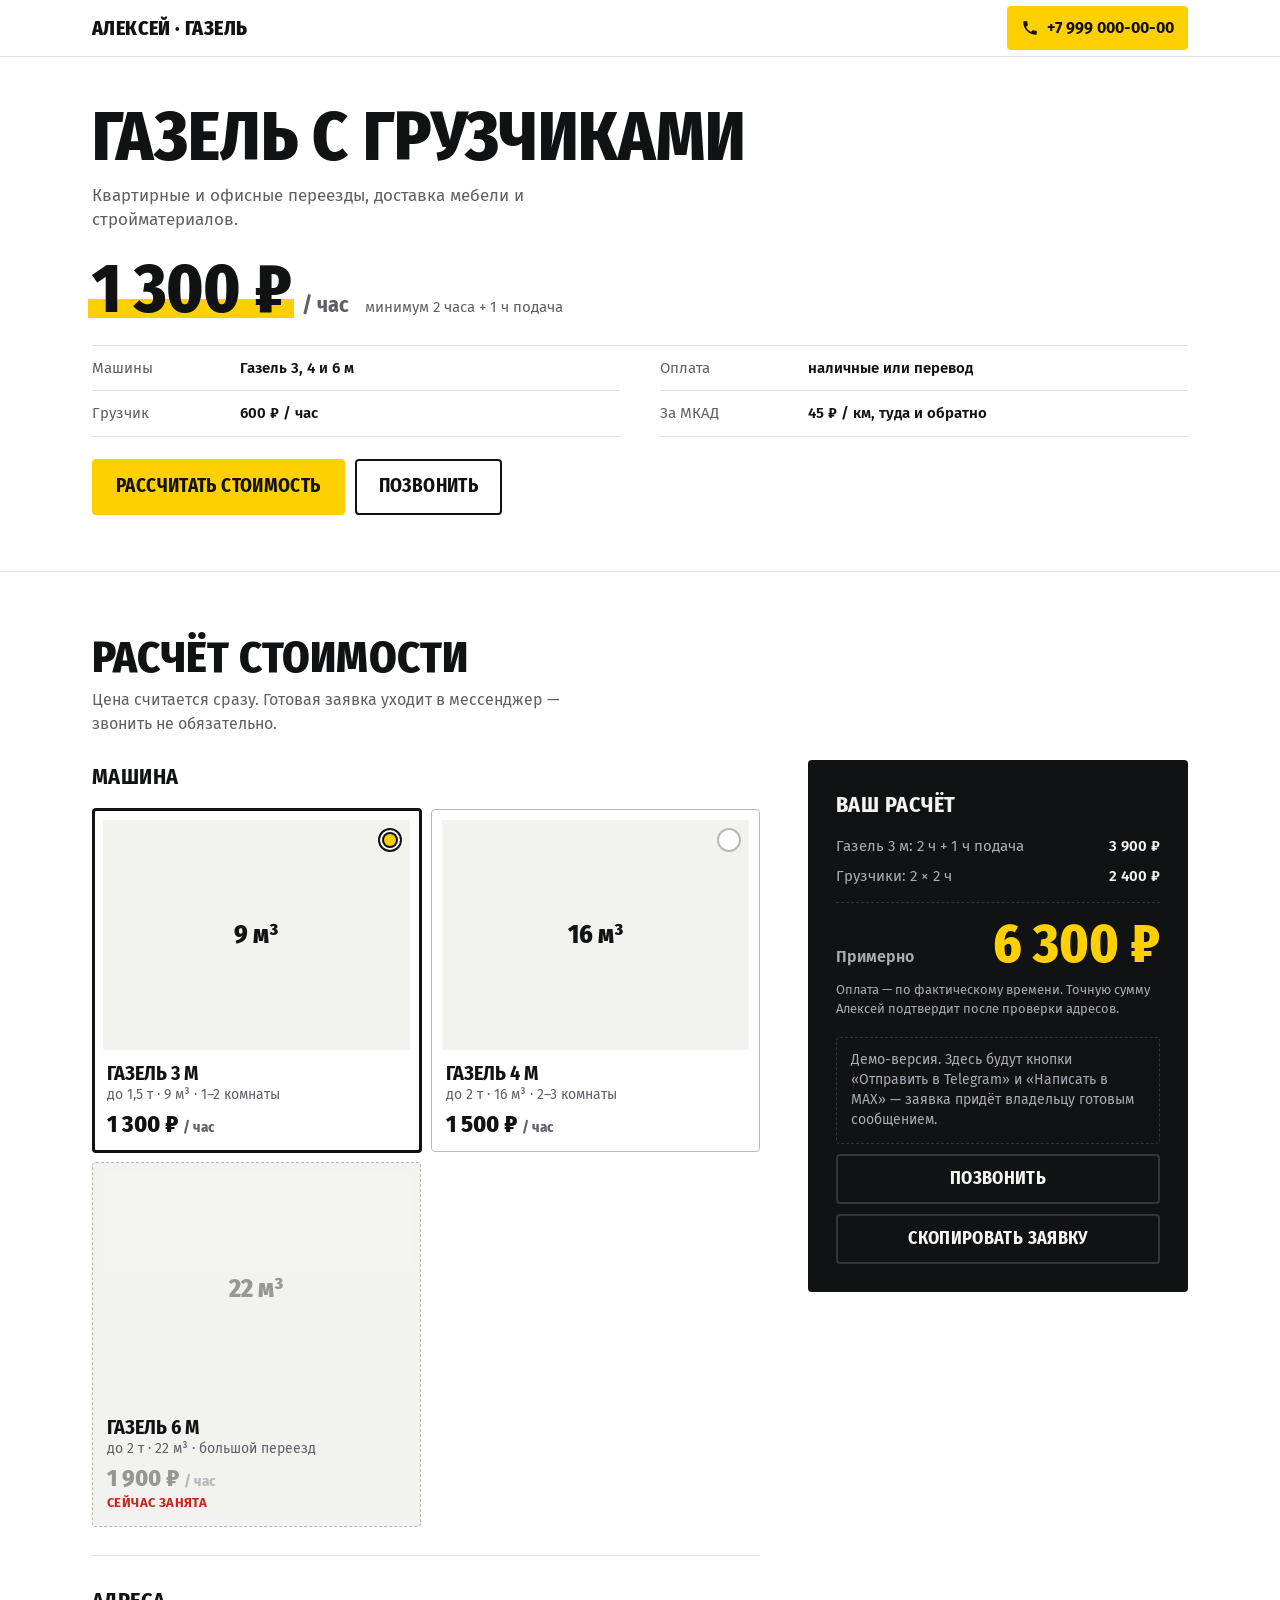
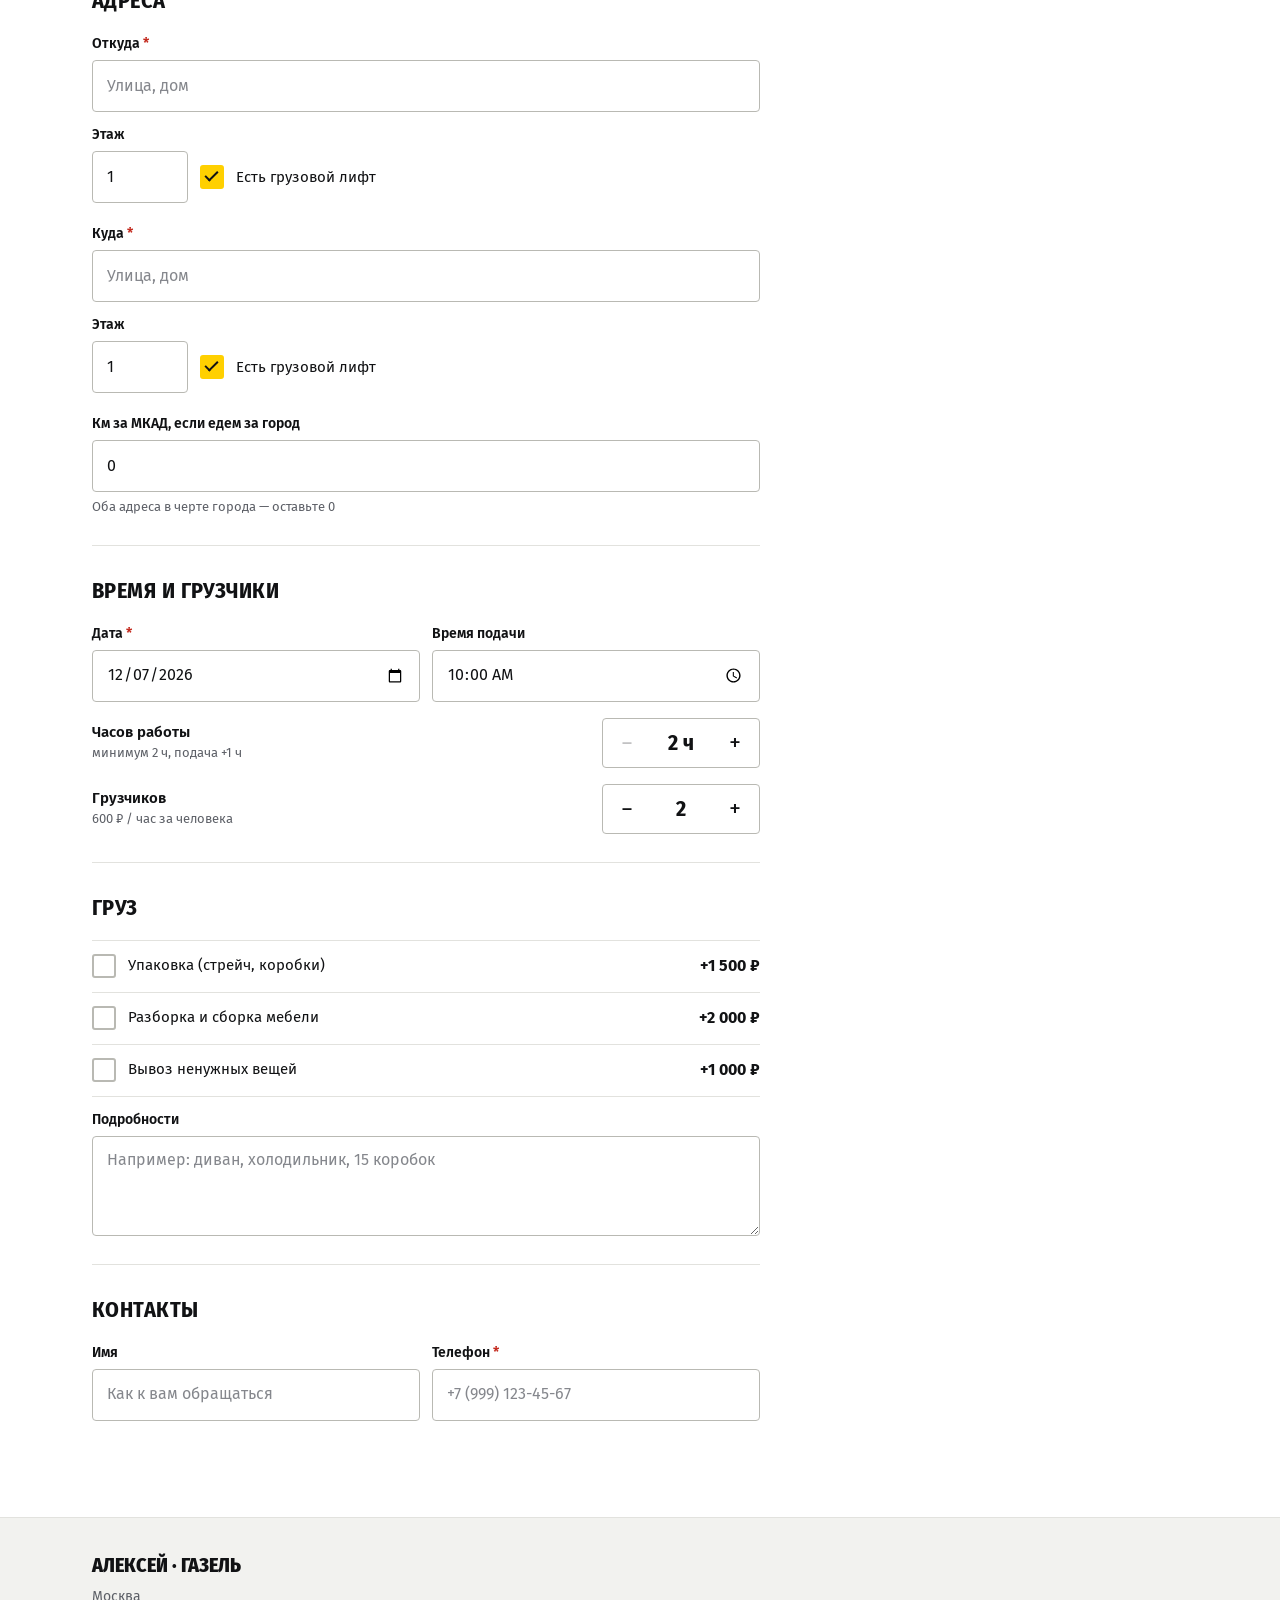
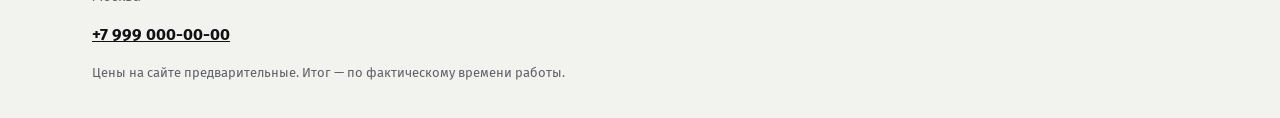
==== commit 054bba7a: "Новый дизайн: фото, отзывы, стиль грузоперевозчика - Фото машины на первом экране и в карточке (hero" ====
--- a/index.html
+++ b/index.html
@@ -3,18 +3,18 @@
 <head>
   <meta charset="utf-8">
   <meta name="viewport" content="width=device-width, initial-scale=1, viewport-fit=cover">
-  <title>Газель с грузчиками — расчёт стоимости онлайн</title>
-  <meta name="description" content="Грузоперевозки на Газели: тариф за час, минимальный заказ, расчёт стоимости переезда и заявка в Telegram или MAX за минуту.">
+  <title>Грузоперевозки на Газели — расчёт стоимости</title>
+  <meta name="description" content="Грузоперевозки на Газели: тариф за час, минимальный заказ, расчёт стоимости и заявка в Telegram или MAX.">
   <meta property="og:type" content="website">
-  <meta property="og:title" content="Газель с грузчиками — расчёт стоимости онлайн">
+  <meta property="og:title" content="Грузоперевозки на Газели — расчёт стоимости">
   <meta property="og:description" content="Тариф за час, минимальный заказ и заявка без звонков.">
   <meta name="color-scheme" content="light dark">
-  <meta name="theme-color" content="#f4f3ef" media="(prefers-color-scheme: light)">
-  <meta name="theme-color" content="#121314" media="(prefers-color-scheme: dark)">
-  <link rel="icon" href="data:image/svg+xml,%3Csvg xmlns='http://www.w3.org/2000/svg' viewBox='0 0 64 64'%3E%3Crect width='64' height='64' rx='12' fill='%23c2410c'/%3E%3Cpath d='M10 20h26v20H10zM36 27h10l8 8v5H36z' fill='white'/%3E%3Ccircle cx='20' cy='43' r='5' fill='%23c2410c' stroke='white' stroke-width='3'/%3E%3Ccircle cx='46' cy='43' r='5' fill='%23c2410c' stroke='white' stroke-width='3'/%3E%3C/svg%3E">
+  <meta name="theme-color" content="#ffffff" media="(prefers-color-scheme: light)">
+  <meta name="theme-color" content="#0f0f10" media="(prefers-color-scheme: dark)">
+  <link rel="icon" href="data:image/svg+xml,%3Csvg xmlns='http://www.w3.org/2000/svg' viewBox='0 0 64 64'%3E%3Crect width='64' height='64' rx='8' fill='%23ffd000'/%3E%3Cpath d='M9 19h28v21H9zM37 26h10l8 8v6H37z' fill='%23111214'/%3E%3Ccircle cx='20' cy='44' r='5' fill='%23111214'/%3E%3Ccircle cx='46' cy='44' r='5' fill='%23111214'/%3E%3C/svg%3E">
   <link rel="preconnect" href="https://fonts.googleapis.com">
   <link rel="preconnect" href="https://fonts.gstatic.com" crossorigin>
-  <link rel="stylesheet" href="https://fonts.googleapis.com/css2?family=Onest:wght@400;500;600;700;800&display=swap">
+  <link rel="stylesheet" href="https://fonts.googleapis.com/css2?family=Fira+Sans+Condensed:wght@600;700;800&family=Fira+Sans:wght@400;500;600;700&display=swap">
   <link rel="stylesheet" href="styles.css">
   <script>document.documentElement.classList.replace("no-js", "js");</script>
 </head>
@@ -23,10 +23,7 @@
 
   <header class="top">
     <div class="wrap top__in">
-      <a class="brand" href="#top" aria-label="В начало страницы">
-        <svg class="brand__mark" viewBox="0 0 32 32" aria-hidden="true"><rect width="32" height="32" rx="7"/><path d="M5 10h13v10H5zM18 13.5h5l4 4V20h-9z" fill="#fff"/><circle cx="10" cy="21.5" r="2.6" fill="#fff"/><circle cx="23" cy="21.5" r="2.6" fill="#fff"/></svg>
-        <span class="brand__name" data-bind="name"></span>
-      </a>
+      <a class="brand" href="#top" data-bind="name"></a>
       <a class="top__call" data-tel hidden>
         <svg viewBox="0 0 24 24" aria-hidden="true"><path d="M6.6 10.8a15.2 15.2 0 0 0 6.6 6.6l2.2-2.2a1 1 0 0 1 1-.25 11.4 11.4 0 0 0 3.6.57 1 1 0 0 1 1 1V20a1 1 0 0 1-1 1A17 17 0 0 1 3 4a1 1 0 0 1 1-1h3.5a1 1 0 0 1 1 1c0 1.25.2 2.45.57 3.6a1 1 0 0 1-.25 1z"/></svg>
         <span class="top__num" data-bind="phone"></span>
@@ -35,36 +32,59 @@
   </header>
 
   <main id="top">
-    <section class="hero">
-      <div class="wrap hero__grid">
-        <div class="hero__main" data-reveal>
-          <p class="eyebrow" data-bind="cityLine"></p>
+    <section class="hero hero--nophoto" id="hero">
+      <div class="hero__in">
+        <figure class="hero__media" id="heroMedia" hidden>
+          <img id="heroImg" alt="Фото машины" decoding="async" fetchpriority="high">
+        </figure>
+        <div class="hero__body" data-reveal>
           <h1 class="hero__title" id="heroTitle"></h1>
-          <p class="hero__price"><span>от</span> <strong id="heroPrice"></strong> <span>/ час</span></p>
           <p class="hero__sub" data-bind="tagline"></p>
-          <ul class="trust" id="trust"></ul>
+
+          <div class="price">
+            <p class="price__main"><strong id="heroPrice"></strong><span>/ час</span></p>
+            <p class="price__min" id="heroMin"></p>
+          </div>
+
+          <dl class="facts" id="facts"></dl>
+          <p class="areas" id="areas" hidden></p>
+          <a class="rating" id="rating" hidden></a>
+
           <div class="hero__cta">
-            <a href="#order" class="btn btn--primary btn--lg" data-scroll>Рассчитать стоимость</a>
-            <a class="btn btn--ghost btn--lg" data-tel hidden>Позвонить</a>
+            <a href="#order" class="btn btn--accent btn--lg" data-scroll>Рассчитать стоимость</a>
+            <a class="btn btn--outline btn--lg" data-tel hidden>Позвонить</a>
           </div>
         </div>
-        <dl class="tariff" id="tariff" data-reveal aria-label="Тарифы"></dl>
       </div>
     </section>
 
+    <section class="reviews" id="reviews" aria-labelledby="reviewsTitle" hidden>
+      <div class="wrap">
+        <div class="sec-head" data-reveal>
+          <h2 class="sec-title" id="reviewsTitle">Отзывы</h2>
+          <a class="sec-link" id="reviewsLink" target="_blank" rel="noopener" hidden>Все отзывы на Авито</a>
+        </div>
+        <ul class="reviews__list" id="reviewsList"></ul>
+      </div>
+    </section>
+
     <section class="order-section" id="order" aria-labelledby="orderTitle">
       <div class="wrap">
-        <h2 class="section-title" id="orderTitle" data-reveal>Расчёт и заявка</h2>
+        <div class="sec-head sec-head--stack" data-reveal>
+          <h2 class="sec-title" id="orderTitle">Расчёт стоимости</h2>
+          <p class="sec-sub">Цена считается сразу. Готовая заявка уходит в мессенджер — звонить не обязательно.</p>
+        </div>
+
         <form class="order" id="orderForm" novalidate>
           <div class="order__fields">
 
-            <fieldset class="block" data-reveal>
-              <legend class="block__title"><span class="block__n">1</span>Машина</legend>
+            <fieldset class="group" data-reveal>
+              <legend class="group__title">Машина</legend>
               <div class="vehicles" id="vehicleChoice" role="radiogroup" aria-label="Выбор машины"></div>
             </fieldset>
 
-            <fieldset class="block" data-reveal>
-              <legend class="block__title"><span class="block__n">2</span>Адреса</legend>
+            <fieldset class="group" data-reveal>
+              <legend class="group__title">Адреса</legend>
               <div class="field" data-field="from">
                 <label for="from">Откуда <i aria-hidden="true">*</i></label>
                 <input id="from" name="from" type="text" placeholder="Улица, дом" autocomplete="street-address" required>
@@ -104,8 +124,8 @@
               </div>
             </fieldset>
 
-            <fieldset class="block" data-reveal>
-              <legend class="block__title"><span class="block__n">3</span>Время и грузчики</legend>
+            <fieldset class="group" data-reveal>
+              <legend class="group__title">Время и грузчики</legend>
               <div class="pair">
                 <div class="field" data-field="date">
                   <label for="date">Дата <i aria-hidden="true">*</i></label>
@@ -118,14 +138,13 @@
               </div>
 
               <div class="stepper" data-stepper="hours">
-                <span class="stepper__label" id="hoursLabel">Часов работы</span>
+                <span class="stepper__label" id="hoursLabel">Часов работы <small id="hoursHint"></small></span>
                 <div class="stepper__ctrl">
                   <button type="button" class="stepper__btn" data-step="-1" aria-label="Меньше часов">−</button>
                   <output class="stepper__val" id="hoursVal" aria-labelledby="hoursLabel" aria-live="polite"></output>
                   <button type="button" class="stepper__btn" data-step="1" aria-label="Больше часов">+</button>
                 </div>
               </div>
-              <p class="field__hint" id="hoursHint"></p>
 
               <div class="stepper" data-stepper="movers">
                 <span class="stepper__label" id="moversLabel">Грузчиков <small id="moverRate"></small></span>
@@ -137,21 +156,21 @@
               </div>
             </fieldset>
 
-            <fieldset class="block" data-reveal>
-              <legend class="block__title"><span class="block__n">4</span>Груз</legend>
+            <fieldset class="group" data-reveal>
+              <legend class="group__title">Груз</legend>
               <div class="field" id="cargoField" hidden>
-                <span class="field__label">Что за груз</span>
+                <span class="field__label">Что везём</span>
                 <div class="chips" id="cargoList"></div>
               </div>
               <div class="extras" id="extrasList"></div>
               <div class="field">
-                <label for="comment">Что перевозим</label>
+                <label for="comment">Подробности</label>
                 <textarea id="comment" name="comment" rows="3" placeholder="Например: диван, холодильник, 15 коробок"></textarea>
               </div>
             </fieldset>
 
-            <fieldset class="block" data-reveal>
-              <legend class="block__title"><span class="block__n">5</span>Контакты</legend>
+            <fieldset class="group" data-reveal>
+              <legend class="group__title">Контакты</legend>
               <div class="pair pair--wide">
                 <div class="field">
                   <label for="clientName">Имя</label>
@@ -167,7 +186,7 @@
 
           <aside class="summary" id="estimate" aria-labelledby="estimateTitle">
             <div class="summary__in">
-              <h2 class="summary__title" id="estimateTitle">Предварительная стоимость</h2>
+              <h2 class="summary__title" id="estimateTitle">Ваш расчёт</h2>
               <ul class="summary__lines" id="estimateLines"></ul>
               <p class="summary__total">
                 <span>Примерно</span>
@@ -176,7 +195,7 @@
               <p class="summary__note" id="estimateNote"></p>
               <div class="form-error" id="formError" role="alert" hidden></div>
               <div class="send" id="sendButtons"></div>
-              <button type="button" class="btn btn--ghost btn--block" id="copyBtn">Скопировать заявку</button>
+              <button type="button" class="btn btn--outline btn--block" id="copyBtn">Скопировать заявку</button>
               <div class="manual-copy" id="manualCopy" hidden>
                 <label for="manualCopyText">Скопируйте текст заявки вручную</label>
                 <textarea id="manualCopyText" rows="8" readonly></textarea>
@@ -190,8 +209,9 @@
 
   <footer class="foot">
     <div class="wrap foot__in">
-      <p><strong data-bind="name"></strong> · <span data-bind="city"></span></p>
-      <p><a class="foot__tel" data-tel hidden><span data-bind="phone"></span></a></p>
+      <p class="foot__name" data-bind="name"></p>
+      <p class="foot__areas" id="footAreas"></p>
+      <a class="foot__tel" data-tel hidden><span data-bind="phone"></span></a>
       <p class="foot__note">Цены на сайте предварительные. Итог — по фактическому времени работы.</p>
     </div>
   </footer>
@@ -201,7 +221,7 @@
       <small>Примерно</small>
       <strong id="barTotal"></strong>
     </div>
-    <a href="#estimate" class="btn btn--primary" data-scroll>Оформить</a>
+    <a href="#estimate" class="btn btn--accent" data-scroll>Оформить</a>
   </div>
 
   <div class="toast" id="toast" role="status" aria-live="polite"></div>
--- a/styles.css
+++ b/styles.css
@@ -2,32 +2,32 @@
    Токены
    ============================================================ */
 :root {
-  --font: "Onest", -apple-system, BlinkMacSystemFont, "Segoe UI", Roboto, Arial, sans-serif;
-
-  --bg: #f4f3ef;
+  --font: "Fira Sans", -apple-system, BlinkMacSystemFont, "Segoe UI", Roboto, Arial, sans-serif;
+  --font-cond: "Fira Sans Condensed", "Arial Narrow", "Roboto Condensed", var(--font);
+
+  --bg: #ffffff;
+  --soft: #f2f2ef;
   --surface: #ffffff;
-  --sunken: #ecebe6;
-  --ink: #16181a;
-  --muted: #5b5f64;
-  --line: #d9d7d0;
-  --line-strong: #b9b6ad;
-
-  --accent: #c2410c;        /* фон кнопок, белый текст на нём ≥ 5:1 */
-  --accent-ink: #b23a0a;    /* акцентный текст на светлом фоне */
-  --accent-soft: #fbe9df;
-  --on-accent: #ffffff;
-  --dark-btn: #1f2328;
-  --on-dark-btn: #ffffff;
-
-  --ok: #1e7a3a;
-  --bad: #b42318;
-  --bad-soft: #fdecea;
-
-  --radius: 12px;
-  --radius-sm: 8px;
-  --gap: 16px;
-  --header-h: 60px;
-  --bar-h: 72px;
+  --ink: #111214;
+  --muted: #5d6067;
+  --line: #e2e2de;
+  --line-strong: #b9b9b3;
+
+  --accent: #ffd000;       /* сигнальный жёлтый, только заливки */
+  --on-accent: #111214;
+
+  --panel: #111214;        /* тёмный блок расчёта и нижняя панель */
+  --on-panel: #f4f4f1;
+  --panel-muted: #a9acb2;
+  --panel-line: #34353a;
+
+  --bad: #c3281c;
+  --bad-soft: #fdeceb;
+  --focus: #111214;
+
+  --r: 4px;
+  --header-h: 56px;
+  --bar-h: 68px;
   --ease: cubic-bezier(.2, .7, .2, 1);
 
   color-scheme: light;
@@ -35,22 +35,20 @@
 
 @media (prefers-color-scheme: dark) {
   :root {
-    --bg: #121314;
-    --surface: #1b1d1f;
-    --sunken: #16181a;
-    --ink: #ecebe7;
-    --muted: #a3a7ac;
-    --line: #2f3236;
-    --line-strong: #464a4f;
-
-    --accent-ink: #ff8a4c;
-    --accent-soft: #2b1d16;
-    --dark-btn: #ecebe7;
-    --on-dark-btn: #16181a;
-
-    --ok: #5cc27a;
-    --bad: #ff7b6e;
-    --bad-soft: #2d1b19;
+    --bg: #0f0f10;
+    --soft: #161618;
+    --surface: #1b1b1e;
+    --ink: #f1f1ee;
+    --muted: #a3a6ac;
+    --line: #2a2a2e;
+    --line-strong: #47484e;
+
+    --panel: #1b1b1e;
+    --panel-line: #36373c;
+
+    --bad: #ff7a6e;
+    --bad-soft: #2c1918;
+    --focus: #ffd000;
 
     color-scheme: dark;
   }
@@ -80,7 +78,6 @@
   background: var(--bg);
   overflow-x: clip;
   padding-bottom: calc(var(--bar-h) + env(safe-area-inset-bottom));
-  font-variant-numeric: tabular-nums;
 }
 @media (min-width: 1024px) {
   body { padding-bottom: 0; }
@@ -88,7 +85,7 @@
 
 img, svg { display: block; max-width: 100%; }
 a { color: inherit; }
-h1, h2, h3, p { margin: 0; }
+h1, h2, h3, p, figure { margin: 0; }
 button, input, textarea, select { font: inherit; color: inherit; }
 [hidden] { display: none !important; }
 
@@ -100,39 +97,38 @@
   padding-right: max(16px, env(safe-area-inset-right));
 }
 @media (min-width: 768px) {
-  .wrap { padding-left: max(24px, env(safe-area-inset-left)); padding-right: max(24px, env(safe-area-inset-right)); }
+  .wrap { padding-left: max(32px, env(safe-area-inset-left)); padding-right: max(32px, env(safe-area-inset-right)); }
 }
 
 .skip {
   position: absolute; left: 16px; top: -100px; z-index: 100;
-  padding: 10px 14px; border-radius: var(--radius-sm);
+  padding: 10px 14px; border-radius: var(--r);
   background: var(--ink); color: var(--bg); text-decoration: none;
 }
 .skip:focus { top: 8px; }
 
-:focus-visible { outline: 3px solid var(--accent-ink); outline-offset: 2px; }
+:focus-visible { outline: 3px solid var(--focus); outline-offset: 2px; }
 
 /* ============================================================
    Кнопки
    ============================================================ */
 .btn {
   display: inline-flex; align-items: center; justify-content: center; gap: 8px;
-  min-height: 48px; padding: 0 20px; max-width: 100%;
-  border: 1.5px solid transparent; border-radius: var(--radius-sm);
-  font-weight: 700; font-size: 16px; line-height: 1.2; text-align: center;
-  text-decoration: none; cursor: pointer;
-  -webkit-tap-highlight-color: transparent;
+  min-height: 50px; padding: 0 22px; max-width: 100%;
+  border: 2px solid transparent; border-radius: var(--r);
+  font-family: var(--font-cond); font-weight: 700; font-size: 18px; line-height: 1.1;
+  letter-spacing: .02em; text-transform: uppercase; text-align: center; text-decoration: none;
+  cursor: pointer; -webkit-tap-highlight-color: transparent;
   transition: transform .2s var(--ease), opacity .2s var(--ease);
 }
 .btn:active { transform: scale(.98); }
 @media (hover: hover) {
-  .btn:hover { transform: translateY(-1px); }
+  .btn:hover { transform: translateY(-2px); }
   .btn:active { transform: scale(.98); }
 }
-.btn--primary { background: var(--accent); color: var(--on-accent); }
-.btn--dark { background: var(--dark-btn); color: var(--on-dark-btn); }
-.btn--ghost { background: transparent; border-color: var(--line-strong); color: var(--ink); }
-.btn--lg { min-height: 56px; padding: 0 24px; font-size: 17px; }
+.btn--accent { background: var(--accent); color: var(--on-accent); }
+.btn--outline { background: transparent; border-color: currentColor; }
+.btn--lg { min-height: 56px; font-size: 19px; }
 .btn--block { width: 100%; }
 
 /* ============================================================
@@ -145,303 +141,338 @@
   padding-top: env(safe-area-inset-top);
 }
 .top__in { display: flex; align-items: center; justify-content: space-between; gap: 12px; height: var(--header-h); }
-.brand { display: flex; align-items: center; gap: 10px; min-width: 0; min-height: 44px; text-decoration: none; }
-.brand__mark { width: 32px; height: 32px; flex: none; fill: var(--accent); }
-.brand__name { font-weight: 700; font-size: 17px; white-space: nowrap; overflow: hidden; text-overflow: ellipsis; }
-
+.brand {
+  display: block; min-width: 0; line-height: 44px;
+  font-family: var(--font-cond); font-weight: 800; font-size: 20px; letter-spacing: .02em;
+  text-transform: uppercase; text-decoration: none;
+  white-space: nowrap; overflow: hidden; text-overflow: ellipsis;
+}
 .top__call {
   display: inline-flex; align-items: center; justify-content: center; gap: 8px; flex: none;
-  min-width: 44px; min-height: 44px; padding: 0 12px;
-  border: 1.5px solid var(--line-strong); border-radius: var(--radius-sm);
+  min-width: 44px; min-height: 44px; padding: 0 14px;
+  background: var(--accent); color: var(--on-accent); border-radius: var(--r);
   font-weight: 700; text-decoration: none; white-space: nowrap;
   transition: transform .2s var(--ease);
 }
-.top__call:active { transform: scale(.97); }
+.top__call:active { transform: scale(.96); }
 .top__call svg { width: 18px; height: 18px; fill: currentColor; }
 .top__num { display: none; }
-@media (min-width: 480px) { .top__num { display: inline; } }
-@media (max-width: 479px) { .top__call { padding: 0; width: 44px; } }
+@media (min-width: 520px) { .top__num { display: inline; } }
+@media (max-width: 519px) { .top__call { padding: 0; width: 44px; } }
 
 /* ============================================================
    Первый экран
    ============================================================ */
-.hero { padding: 28px 0 32px; border-bottom: 1px solid var(--line); }
-.hero__grid { display: grid; gap: 24px; }
-.hero__grid > * { min-width: 0; }
+.hero { border-bottom: 1px solid var(--line); }
+.hero__media { position: relative; aspect-ratio: 4 / 3; background: var(--soft); overflow: hidden; }
+.hero__media img { width: 100%; height: 100%; object-fit: cover; }
+@media (min-width: 640px) and (max-width: 1023px) { .hero__media { aspect-ratio: 16 / 9; } }
+
+.hero__body {
+  padding: 24px max(16px, env(safe-area-inset-right)) 32px max(16px, env(safe-area-inset-left));
+  min-width: 0;
+}
+@media (min-width: 768px) {
+  .hero__body { padding: 32px max(32px, env(safe-area-inset-right)) 40px max(32px, env(safe-area-inset-left)); }
+}
 @media (min-width: 1024px) {
-  .hero { padding: 56px 0; }
-  .hero__grid { grid-template-columns: minmax(0, 1fr) 400px; gap: 56px; align-items: center; }
-}
-
-.eyebrow { color: var(--accent-ink); font-weight: 600; font-size: 14px; margin-bottom: 10px; }
+  .hero__in {
+    max-width: 1160px; margin: 0 auto; padding: 48px 32px 56px;
+    display: grid; grid-template-columns: minmax(0, 1fr) minmax(0, 1fr); gap: 56px; align-items: start;
+  }
+  .hero__media { order: 2; aspect-ratio: 4 / 3.3; border-radius: var(--r); position: sticky; top: calc(var(--header-h) + 24px); }
+  .hero__body { padding: 0; }
+  .hero--nophoto .hero__in { grid-template-columns: minmax(0, 1fr); }
+  .hero--nophoto .facts { grid-template-columns: repeat(2, minmax(0, 1fr)); column-gap: 40px; }
+  .hero--nophoto .hero__sub { max-width: 60ch; }
+}
+
 .hero__title {
-  font-size: clamp(30px, 8.4vw, 54px); line-height: 1.05; font-weight: 800;
-  letter-spacing: -.02em; overflow-wrap: anywhere;
-}
-.hero__price {
-  display: flex; flex-wrap: wrap; align-items: baseline; gap: 0 8px;
-  margin-top: 12px; color: var(--muted); font-size: 18px; font-weight: 600;
-}
-.hero__price strong { color: var(--accent-ink); font-size: clamp(34px, 9vw, 48px); font-weight: 800; letter-spacing: -.02em; line-height: 1.1; }
-.hero__sub { margin-top: 14px; color: var(--muted); font-size: 17px; max-width: 46ch; overflow-wrap: anywhere; }
-
-.trust { list-style: none; margin: 16px 0 0; padding: 0; display: flex; flex-wrap: wrap; gap: 8px; }
-.trust li {
-  display: inline-flex; align-items: center; gap: 6px;
-  padding: 6px 12px; border: 1px solid var(--line); border-radius: 999px;
-  background: var(--surface); font-size: 14px; font-weight: 500;
-}
-.trust .star { width: 14px; height: 14px; fill: #e8a317; }
-
-.hero__cta { display: flex; flex-wrap: wrap; gap: 10px; margin-top: 24px; }
-.hero__cta .btn { flex: 1 1 220px; }
-@media (min-width: 640px) { .hero__cta .btn { flex: 0 0 auto; } }
-
-/* Тарифы */
-.tariff {
-  margin: 0; display: grid; grid-template-columns: 1fr 1fr;
-  border: 1px solid var(--line); border-radius: var(--radius); background: var(--surface); overflow: hidden;
-}
-.tariff div { padding: 14px 16px; min-width: 0; border-top: 1px solid var(--line); }
-.tariff div:nth-child(-n+2) { border-top: 0; }
-.tariff div:nth-child(2n) { border-left: 1px solid var(--line); }
-.tariff div:last-child:nth-child(odd) { grid-column: span 2; }
-.tariff dt { color: var(--muted); font-size: 13px; line-height: 1.3; }
-.tariff dd { margin: 4px 0 0; font-weight: 700; font-size: 18px; line-height: 1.25; overflow-wrap: anywhere; }
-.tariff dd small { display: block; font-weight: 500; font-size: 13px; color: var(--muted); }
+  font-family: var(--font-cond); font-weight: 800; text-transform: uppercase;
+  font-size: clamp(36px, 10.5vw, 68px); line-height: .95; letter-spacing: .005em;
+  overflow-wrap: anywhere;
+}
+.hero__sub { margin-top: 14px; font-size: 17px; line-height: 1.45; color: var(--muted); max-width: 46ch; overflow-wrap: anywhere; }
+
+.price { margin-top: 22px; display: flex; flex-wrap: wrap; align-items: baseline; gap: 2px 16px; }
+.price__main { display: flex; align-items: baseline; gap: 8px; font-family: var(--font-cond); }
+.price__main strong {
+  font-weight: 800; font-size: clamp(46px, 13vw, 68px); line-height: 1; letter-spacing: -.01em; white-space: nowrap;
+  background: linear-gradient(transparent 64%, var(--accent) 64%, var(--accent) 92%, transparent 92%);
+  padding: 0 4px; margin-left: -4px;
+}
+@media (prefers-color-scheme: dark) {
+  .price__main strong { background: linear-gradient(transparent 88%, var(--accent) 88%, var(--accent) 97%, transparent 97%); }
+}
+.price__main span { font-size: 22px; font-weight: 700; color: var(--muted); }
+.price__min { color: var(--muted); font-size: 15px; }
+
+.facts { margin: 22px 0 0; display: grid; grid-template-columns: minmax(0, 1fr); border-top: 1px solid var(--line); }
+.facts div {
+  display: grid; grid-template-columns: minmax(0, 8.5rem) minmax(0, 1fr); gap: 12px;
+  padding: 11px 0; border-bottom: 1px solid var(--line); min-width: 0;
+}
+.facts dt { color: var(--muted); font-size: 15px; }
+.facts dd { margin: 0; font-size: 15px; font-weight: 600; overflow-wrap: anywhere; }
+
+.areas { margin-top: 14px; font-size: 14px; color: var(--muted); overflow-wrap: anywhere; }
+
+.rating {
+  display: inline-flex; flex-wrap: wrap; align-items: center; gap: 4px 10px; margin-top: 16px; min-height: 44px;
+  font-size: 15px; text-decoration: none;
+}
+.rating__stars { display: flex; gap: 2px; }
+.rating__stars svg { width: 18px; height: 18px; fill: var(--accent); stroke: #8a6d00; stroke-width: .6; }
+.rating b { font-weight: 700; }
+.rating u { text-underline-offset: 3px; text-decoration-thickness: 1px; }
+
+.hero__cta { display: grid; gap: 10px; margin-top: 22px; }
+@media (min-width: 560px) {
+  .hero__cta { display: flex; flex-wrap: wrap; }
+}
+
+/* ============================================================
+   Заголовки секций
+   ============================================================ */
+.sec-head { display: flex; flex-wrap: wrap; align-items: baseline; justify-content: space-between; gap: 8px 20px; margin-bottom: 24px; }
+.sec-head--stack { display: grid; justify-content: start; }
+.sec-title {
+  font-family: var(--font-cond); font-weight: 800; text-transform: uppercase;
+  font-size: clamp(30px, 8vw, 44px); line-height: 1; letter-spacing: .005em;
+}
+.sec-sub { color: var(--muted); max-width: 52ch; }
+.sec-link { display: inline-flex; align-items: center; min-height: 44px; font-weight: 600; text-underline-offset: 3px; }
+
+/* ============================================================
+   Отзывы
+   ============================================================ */
+.reviews { padding: 40px 0 44px; background: var(--soft); }
+@media (min-width: 1024px) { .reviews { padding: 64px 0; } }
+.reviews__list { list-style: none; margin: 0; padding: 0; display: grid; gap: 12px; }
+@media (min-width: 768px) { .reviews__list { grid-template-columns: repeat(auto-fit, minmax(240px, 1fr)); gap: 16px; } }
+.review { display: grid; gap: 10px; align-content: start; padding: 20px; background: var(--surface); border-radius: var(--r); min-width: 0; }
+.review__stars { display: flex; gap: 2px; }
+.review__stars svg { width: 16px; height: 16px; fill: var(--accent); stroke: #8a6d00; stroke-width: .6; }
+.review__text { font-size: 17px; line-height: 1.45; overflow-wrap: anywhere; }
+.review__meta { color: var(--muted); font-size: 14px; }
+
+/* ============================================================
+   Форма
+   ============================================================ */
+.order-section { padding: 40px 0 48px; }
+@media (min-width: 1024px) { .order-section { padding: 64px 0 80px; } }
+
+.order { display: grid; gap: 32px; }
+.order > * { min-width: 0; }
+.order__fields { min-width: 0; }
 @media (min-width: 1024px) {
-  .tariff div { padding: 18px 20px; }
-  .tariff dd { font-size: 20px; }
-}
-
-/* ============================================================
-   Форма
-   ============================================================ */
-.order-section { padding: 32px 0 40px; }
-@media (min-width: 1024px) { .order-section { padding: 56px 0 72px; } }
-.section-title { font-size: clamp(24px, 6vw, 34px); font-weight: 800; letter-spacing: -.015em; line-height: 1.15; margin-bottom: 20px; }
-
-.order { display: grid; gap: var(--gap); }
-.order > * { min-width: 0; }
-.order__fields { display: grid; gap: var(--gap); min-width: 0; }
-@media (min-width: 1024px) {
-  .order { grid-template-columns: minmax(0, 1fr) 380px; gap: 24px; align-items: start; }
-}
-
-.block {
-  margin: 0; padding: 18px 16px 6px; min-width: 0;
-  background: var(--surface); border: 1px solid var(--line); border-radius: var(--radius);
-}
-@media (min-width: 768px) { .block { padding: 24px 24px 12px; } }
-.block__title {
+  .order { grid-template-columns: minmax(0, 1fr) 380px; gap: 48px; align-items: start; }
+}
+
+.group { margin: 0 0 28px; padding: 0 0 12px; border: 0; border-bottom: 1px solid var(--line); min-width: 0; }
+.group:last-child { margin-bottom: 0; border-bottom: 0; padding-bottom: 0; }
+.group__title {
   float: left; width: 100%; padding: 0; margin-bottom: 16px;
-  display: flex; align-items: center; gap: 10px;
-  font-size: 19px; font-weight: 700;
-}
-.block > :not(legend) { clear: both; }
-.block__n {
-  display: inline-grid; place-items: center; flex: none;
-  width: 28px; height: 28px; border-radius: 50%;
-  background: var(--ink); color: var(--bg); font-size: 14px; font-weight: 700;
-}
+  font-family: var(--font-cond); font-weight: 700; font-size: 22px; letter-spacing: .02em; text-transform: uppercase;
+}
+.group > :not(legend) { clear: both; }
 
 /* Поля */
-.field { display: grid; gap: 6px; margin-bottom: 14px; min-width: 0; }
+.field { display: grid; gap: 6px; margin-bottom: 16px; min-width: 0; }
 .field > label, .field__label { font-size: 14px; font-weight: 600; }
-.field i { color: var(--accent-ink); font-style: normal; }
+.field i { color: var(--bad); font-style: normal; }
 .field__hint { color: var(--muted); font-size: 13px; line-height: 1.4; }
-p.field__hint { margin: -4px 0 14px; }
 
 input[type="text"], input[type="tel"], input[type="number"], input[type="date"], input[type="time"], textarea {
   display: block; width: 100%; max-width: 100%; min-width: 0;
-  min-height: 50px; padding: 12px 14px;
+  min-height: 52px; padding: 13px 14px;
   font-size: 16px; line-height: 1.3;
-  color: var(--ink); background: var(--bg);
-  border: 1.5px solid var(--line); border-radius: var(--radius-sm);
+  color: var(--ink); background: var(--surface);
+  border: 1.5px solid var(--line-strong); border-radius: var(--r);
   -webkit-appearance: none; appearance: none;
 }
-input::placeholder, textarea::placeholder { color: var(--muted); opacity: .8; }
+input::placeholder, textarea::placeholder { color: var(--muted); opacity: .75; }
 input[type="date"], input[type="time"] { text-align: left; }
 input::-webkit-date-and-time-value { text-align: left; }
 input[type="number"] { -moz-appearance: textfield; }
 input[type="number"]::-webkit-inner-spin-button,
 input[type="number"]::-webkit-outer-spin-button { -webkit-appearance: none; margin: 0; }
-textarea { resize: vertical; min-height: 96px; }
-input:focus, textarea:focus { outline: none; border-color: var(--accent-ink); box-shadow: 0 0 0 3px var(--accent-soft); background: var(--surface); }
-
-.field__err {
-  color: var(--bad); font-size: 13px; font-weight: 600;
-  animation: err-in .25s var(--ease);
-}
-.field.is-invalid input { border-color: var(--bad); background: var(--bad-soft); }
-.field.is-invalid input { animation: shake .3s var(--ease); }
+textarea { resize: vertical; min-height: 100px; }
+input:focus, textarea:focus { outline: none; border-color: var(--ink); box-shadow: inset 0 0 0 1px var(--ink); }
+
+.field__err { color: var(--bad); font-size: 13px; font-weight: 600; animation: err-in .25s var(--ease); }
+.field.is-invalid input { border-color: var(--bad); background: var(--bad-soft); box-shadow: inset 0 0 0 1px var(--bad); animation: shake .3s var(--ease); }
 
 .pair { display: grid; grid-template-columns: repeat(auto-fit, minmax(132px, 1fr)); column-gap: 12px; }
 .pair--wide { grid-template-columns: repeat(auto-fit, minmax(220px, 1fr)); }
 
 .addr-extra {
   display: grid; grid-template-columns: 96px minmax(0, 1fr); gap: 12px; align-items: end;
-  margin-top: -2px; padding-bottom: 6px; margin-bottom: 14px; border-bottom: 1px dashed var(--line);
+  margin: -4px 0 20px;
 }
 .addr-extra .field { margin-bottom: 0; }
 
 /* Чекбоксы */
 .check {
-  display: flex; align-items: center; gap: 12px; min-height: 50px; min-width: 0;
+  display: flex; align-items: center; gap: 12px; min-height: 52px; min-width: 0;
   cursor: pointer; -webkit-tap-highlight-color: transparent;
 }
 .check input { position: absolute; opacity: 0; width: 1px; height: 1px; pointer-events: none; }
 .check__box {
   position: relative; flex: none; width: 24px; height: 24px;
-  border: 1.5px solid var(--line-strong); border-radius: 6px; background: var(--bg);
+  border: 2px solid var(--line-strong); border-radius: 3px; background: var(--surface);
 }
 .check__box::after {
-  content: ""; position: absolute; left: 7px; top: 2px; width: 7px; height: 13px;
+  content: ""; position: absolute; left: 6px; top: 1px; width: 7px; height: 13px;
   border: solid var(--on-accent); border-width: 0 2.5px 2.5px 0;
   transform: rotate(45deg) scale(0); opacity: 0;
   transition: transform .2s var(--ease), opacity .2s var(--ease);
 }
 .check input:checked + .check__box { background: var(--accent); border-color: var(--accent); }
 .check input:checked + .check__box::after { transform: rotate(45deg) scale(1); opacity: 1; }
-.check input:focus-visible + .check__box { outline: 3px solid var(--accent-ink); outline-offset: 2px; }
+.check input:focus-visible + .check__box { outline: 3px solid var(--focus); outline-offset: 2px; }
 .check__text { font-size: 15px; line-height: 1.3; min-width: 0; overflow-wrap: anywhere; }
 
-.extras { display: grid; margin-bottom: 8px; }
+.extras { display: grid; margin: -4px 0 12px; border-top: 1px solid var(--line); }
+.extras:empty { display: none; }
 .extras .check { border-bottom: 1px solid var(--line); }
-.extras .check:last-child { border-bottom: 0; }
 .extras .check__text { flex: 1; }
 .extras .check__price { flex: none; font-weight: 700; white-space: nowrap; }
 
-/* Чипы груза */
+/* Тип груза */
 .chips { display: flex; flex-wrap: wrap; gap: 8px; }
 .chip { position: relative; min-width: 0; max-width: 100%; }
 .chip input { position: absolute; opacity: 0; pointer-events: none; }
 .chip span {
   display: inline-flex; align-items: center; min-height: 44px; padding: 8px 14px; max-width: 100%;
-  border: 1.5px solid var(--line-strong); border-radius: 999px;
+  border: 1.5px solid var(--line-strong); border-radius: var(--r);
   font-size: 15px; font-weight: 500; cursor: pointer; overflow-wrap: anywhere;
   transition: transform .2s var(--ease);
 }
 .chip span:active { transform: scale(.97); }
-.chip input:checked + span { border-color: var(--accent); background: var(--accent); color: var(--on-accent); }
-.chip input:focus-visible + span { outline: 3px solid var(--accent-ink); outline-offset: 2px; }
+.chip input:checked + span { border-color: var(--ink); background: var(--ink); color: var(--bg); }
+.chip input:focus-visible + span { outline: 3px solid var(--focus); outline-offset: 2px; }
 
 /* Степперы */
-.stepper {
-  display: flex; align-items: center; justify-content: space-between; gap: 12px;
-  margin-bottom: 14px;
-}
-.stepper__label { flex: 1 1 0; font-weight: 600; font-size: 15px; line-height: 1.3; min-width: 0; overflow-wrap: anywhere; }
-.stepper__label small { display: block; color: var(--muted); font-weight: 500; font-size: 13px; }
+.stepper { display: flex; align-items: center; justify-content: space-between; gap: 12px; margin-bottom: 16px; }
+.stepper__label { flex: 1 1 0; min-width: 0; font-weight: 600; font-size: 15px; line-height: 1.3; overflow-wrap: anywhere; }
+.stepper__label small { display: block; margin-top: 2px; color: var(--muted); font-weight: 400; font-size: 13px; }
 .stepper__ctrl {
-  display: grid; grid-template-columns: 48px 64px 48px; align-items: center; flex: none;
-  border: 1.5px solid var(--line); border-radius: var(--radius-sm); background: var(--bg);
+  display: grid; grid-template-columns: 48px 60px 48px; align-items: center; flex: none;
+  border: 1.5px solid var(--line-strong); border-radius: var(--r);
 }
 .stepper__btn {
   height: 48px; border: 0; background: transparent; color: var(--ink);
-  font-size: 24px; line-height: 1; cursor: pointer; border-radius: var(--radius-sm);
+  font-size: 24px; line-height: 1; cursor: pointer;
   -webkit-tap-highlight-color: transparent;
   transition: transform .15s var(--ease), opacity .2s var(--ease);
 }
-.stepper__btn:active { transform: scale(.88); }
-.stepper__btn:disabled { opacity: .3; cursor: default; transform: none; }
-.stepper__val { text-align: center; font-weight: 700; font-size: 18px; }
+.stepper__btn:active { transform: scale(.85); }
+.stepper__btn:disabled { opacity: .25; cursor: default; transform: none; }
+.stepper__val { text-align: center; font-family: var(--font-cond); font-weight: 700; font-size: 22px; }
 
 /* Машины */
-.vehicles { display: grid; gap: 10px; grid-template-columns: repeat(auto-fit, minmax(min(100%, 210px), 1fr)); margin-bottom: 12px; }
+.vehicles { display: grid; gap: 10px; margin-bottom: 16px; }
+@media (min-width: 560px) { .vehicles { grid-template-columns: repeat(auto-fill, minmax(220px, 1fr)); } }
 .vcard { position: relative; display: block; min-width: 0; cursor: pointer; -webkit-tap-highlight-color: transparent; }
 .vcard input { position: absolute; opacity: 0; pointer-events: none; }
 .vcard__body {
   position: relative; height: 100%;
-  display: grid; grid-template-columns: 72px minmax(0, 1fr); gap: 4px 14px; align-items: start;
-  padding: 14px; border: 1.5px solid var(--line); border-radius: var(--radius); background: var(--surface);
+  display: grid; grid-template-columns: 104px minmax(0, 1fr); gap: 14px; align-items: start;
+  padding: 10px; border: 1.5px solid var(--line-strong); border-radius: var(--r); background: var(--surface);
   transition: transform .25s var(--ease);
 }
 .vcard__body::before {
-  content: ""; position: absolute; inset: -1.5px; border: 2.5px solid var(--accent); border-radius: var(--radius);
-  opacity: 0; transform: scale(.98); pointer-events: none;
+  content: ""; position: absolute; inset: -1.5px; border: 3px solid var(--ink); border-radius: var(--r);
+  opacity: 0; transform: scale(.985); pointer-events: none;
   transition: opacity .25s var(--ease), transform .25s var(--ease);
 }
 .vcard__pic {
-  grid-row: span 3; width: 72px; height: 56px; border-radius: var(--radius-sm); overflow: hidden;
-  display: grid; place-items: center; background: var(--sunken);
+  aspect-ratio: 4 / 3; border-radius: 2px; overflow: hidden; background: var(--soft);
+  display: grid; place-items: center;
 }
 .vcard__pic img { width: 100%; height: 100%; object-fit: cover; }
-.vcard__pic svg { width: 56px; fill: var(--ink); }
-.vcard__pic svg .cab { fill: var(--accent); }
-.vcard__title { font-weight: 700; font-size: 17px; line-height: 1.25; padding-right: 28px; overflow-wrap: anywhere; }
+.vcard__badge { font-family: var(--font-cond); font-weight: 800; font-size: 26px; line-height: 1; white-space: nowrap; }
+.vcard__info { display: grid; gap: 2px; min-width: 0; padding: 2px 30px 2px 0; }
+.vcard__title { font-family: var(--font-cond); font-weight: 700; font-size: 20px; line-height: 1.1; text-transform: uppercase; overflow-wrap: anywhere; }
 .vcard__specs { color: var(--muted); font-size: 14px; line-height: 1.35; overflow-wrap: anywhere; }
-.vcard__price { font-weight: 800; font-size: 20px; line-height: 1.2; margin-top: 4px; }
-.vcard__price small { font-size: 14px; font-weight: 600; color: var(--muted); }
-.vcard__status { position: absolute; top: 12px; right: 12px; width: 24px; height: 24px; }
-.vcard__tick {
-  position: absolute; inset: 0; border-radius: 50%; background: var(--accent);
-  display: grid; place-items: center; opacity: 0; transform: scale(.4);
+.vcard__price { margin-top: 4px; font-family: var(--font-cond); font-weight: 800; font-size: 24px; line-height: 1.1; }
+.vcard__price small { font-size: 15px; font-weight: 700; color: var(--muted); }
+.vcard__busy { font-size: 13px; font-weight: 700; color: var(--bad); text-transform: uppercase; letter-spacing: .03em; }
+.vcard__dot {
+  position: absolute; top: 12px; right: 12px; width: 24px; height: 24px; border-radius: 50%;
+  border: 2px solid var(--line-strong); background: var(--surface);
+}
+.vcard__dot::after {
+  content: ""; position: absolute; inset: 4px; border-radius: 50%; background: var(--accent);
+  box-shadow: 0 0 0 2px var(--ink);
+  opacity: 0; transform: scale(.3);
   transition: opacity .25s var(--ease), transform .3s var(--ease);
 }
-.vcard__tick svg { width: 14px; fill: none; stroke: var(--on-accent); stroke-width: 3; }
-.vcard__ring { position: absolute; inset: 0; border-radius: 50%; border: 1.5px solid var(--line-strong); }
 .vcard input:checked + .vcard__body::before { opacity: 1; transform: none; }
-.vcard input:checked + .vcard__body .vcard__tick { opacity: 1; transform: none; }
-.vcard input:focus-visible + .vcard__body { outline: 3px solid var(--accent-ink); outline-offset: 3px; }
-@media (hover: hover) {
-  .vcard:hover .vcard__body { transform: translateY(-2px); }
-}
+.vcard input:checked + .vcard__body .vcard__dot { border-color: var(--ink); }
+.vcard input:checked + .vcard__body .vcard__dot::after { opacity: 1; transform: none; }
+.vcard input:focus-visible + .vcard__body { outline: 3px solid var(--focus); outline-offset: 3px; }
+@media (hover: hover) { .vcard:hover .vcard__body { transform: translateY(-2px); } }
 .vcard:active .vcard__body { transform: scale(.99); }
 .vcard--busy { cursor: not-allowed; }
-.vcard--busy .vcard__body { background: var(--sunken); }
-.vcard--busy .vcard__pic, .vcard--busy .vcard__price { opacity: .45; }
+.vcard--busy .vcard__body { background: var(--soft); border-style: dashed; }
+.vcard--busy .vcard__pic, .vcard--busy .vcard__price { opacity: .4; }
 .vcard--busy:hover .vcard__body { transform: none; }
-.vcard__busy { grid-column: 2; font-size: 13px; font-weight: 700; color: var(--bad); }
+.vcard--busy .vcard__dot { display: none; }
 @media (min-width: 560px) {
-  .vcard__body { grid-template-columns: minmax(0, 1fr); }
-  .vcard__pic { grid-row: auto; width: 100%; height: 88px; margin-bottom: 8px; }
-  .vcard__pic svg { width: 84px; }
-  .vcard__busy { grid-column: 1; }
+  .vcard__body { grid-template-columns: minmax(0, 1fr); gap: 12px; }
+  .vcard__info { padding: 0 4px 4px; }
+  .vcard__dot { top: 18px; right: 18px; }
 }
 
 /* ============================================================
    Итог
    ============================================================ */
-.summary__in {
-  padding: 20px 16px; border: 2px solid var(--ink); border-radius: var(--radius); background: var(--surface);
-}
-@media (min-width: 768px) { .summary__in { padding: 24px; } }
-@media (min-width: 1024px) {
-  .summary { position: sticky; top: calc(var(--header-h) + 16px); }
-}
-.summary__title { font-size: 18px; font-weight: 700; margin-bottom: 12px; }
-.summary__lines { list-style: none; margin: 0 0 12px; padding: 0; display: grid; gap: 8px; font-size: 15px; }
+.summary__in { padding: 22px 18px; background: var(--panel); color: var(--on-panel); border-radius: var(--r); }
+@media (prefers-color-scheme: dark) { .summary__in { border: 1px solid var(--panel-line); } }
+@media (min-width: 768px) { .summary__in { padding: 28px; } }
+@media (min-width: 1024px) { .summary { position: sticky; top: calc(var(--header-h) + 24px); } }
+
+.summary__title { font-family: var(--font-cond); font-weight: 700; font-size: 22px; letter-spacing: .02em; text-transform: uppercase; margin-bottom: 14px; }
+.summary__lines { list-style: none; margin: 0 0 14px; padding: 0; display: grid; gap: 8px; font-size: 15px; }
 .summary__lines li { display: grid; grid-template-columns: minmax(0, 1fr) auto; gap: 12px; align-items: baseline; }
-.summary__lines span { color: var(--muted); overflow-wrap: anywhere; }
+.summary__lines span { color: var(--panel-muted); overflow-wrap: anywhere; }
 .summary__lines b { font-weight: 600; white-space: nowrap; }
 .summary__total {
   display: flex; flex-wrap: wrap; align-items: baseline; justify-content: space-between; gap: 4px 12px;
-  padding-top: 12px; border-top: 1.5px dashed var(--line-strong);
-}
-.summary__total span { font-weight: 600; color: var(--muted); }
-.summary__total strong { font-size: clamp(32px, 9vw, 40px); font-weight: 800; letter-spacing: -.02em; line-height: 1.1; color: var(--accent-ink); }
-.summary__note { margin: 8px 0 16px; color: var(--muted); font-size: 13px; line-height: 1.45; }
+  padding-top: 14px; border-top: 1.5px dashed var(--panel-line);
+}
+.summary__total span { color: var(--panel-muted); font-weight: 600; }
+.summary__total strong {
+  font-family: var(--font-cond); font-weight: 800; font-size: clamp(42px, 12vw, 54px); line-height: 1;
+  color: var(--accent); white-space: nowrap;
+}
+.summary__note { margin: 10px 0 18px; color: var(--panel-muted); font-size: 13px; line-height: 1.45; }
 
 .form-error {
-  margin-bottom: 12px; padding: 10px 12px; border-radius: var(--radius-sm);
-  background: var(--bad-soft); color: var(--bad); font-size: 14px; font-weight: 600;
+  margin-bottom: 12px; padding: 10px 12px; border-radius: var(--r);
+  background: #3b1714; color: #ffb4aa; font-size: 14px; font-weight: 600;
   animation: err-in .25s var(--ease);
 }
-.send { display: grid; gap: 8px; margin-bottom: 8px; }
-.demo-note { padding: 12px; border-radius: var(--radius-sm); background: var(--sunken); color: var(--muted); font-size: 14px; }
+.send { display: grid; gap: 10px; margin-bottom: 10px; }
+.summary .btn--outline { color: var(--on-panel); border-color: var(--panel-line); }
+@media (hover: hover) { .summary .btn--outline:hover { border-color: var(--panel-muted); } }
+.demo-note { padding: 12px 14px; border: 1.5px dashed var(--panel-line); border-radius: var(--r); color: var(--panel-muted); font-size: 14px; line-height: 1.45; }
 
 .manual-copy { margin-top: 12px; display: grid; gap: 6px; }
 .manual-copy label { font-size: 14px; font-weight: 600; }
-.manual-copy textarea { font-size: 16px; min-height: 180px; }
+.manual-copy textarea { min-height: 190px; background: #1f2023; color: var(--on-panel); border-color: var(--panel-line); }
 
 /* ============================================================
    Подвал
    ============================================================ */
-.foot { padding: 28px 0 32px; border-top: 1px solid var(--line); color: var(--muted); font-size: 14px; }
-.foot__in { display: grid; gap: 6px; }
-.foot strong { color: var(--ink); }
-.foot__tel { display: inline-flex; align-items: center; min-height: 44px; font-weight: 700; color: var(--ink); }
+.foot { padding: 32px 0 36px; border-top: 1px solid var(--line); background: var(--soft); color: var(--muted); font-size: 14px; }
+.foot__in { display: grid; gap: 6px; justify-items: start; }
+.foot__name { font-family: var(--font-cond); font-weight: 800; font-size: 20px; text-transform: uppercase; color: var(--ink); }
+.foot__areas { overflow-wrap: anywhere; }
+.foot__areas:empty { display: none; }
+.foot__tel { display: inline-flex; align-items: center; min-height: 44px; font-weight: 700; font-size: 17px; color: var(--ink); }
 .foot__note { font-size: 13px; }
 
 /* ============================================================
@@ -452,13 +483,14 @@
   display: flex; align-items: center; justify-content: space-between; gap: 12px;
   min-height: var(--bar-h);
   padding: 10px max(16px, env(safe-area-inset-right)) calc(10px + env(safe-area-inset-bottom)) max(16px, env(safe-area-inset-left));
-  background: var(--surface); border-top: 1px solid var(--line);
+  background: var(--panel); color: var(--on-panel);
   transition: transform .3s var(--ease), opacity .3s var(--ease);
 }
+@media (prefers-color-scheme: dark) { .bar { border-top: 1px solid var(--panel-line); } }
 .bar--hidden { transform: translateY(110%); opacity: 0; pointer-events: none; }
-.bar__sum { display: grid; line-height: 1.15; min-width: 0; }
-.bar__sum small { color: var(--muted); font-size: 12px; }
-.bar__sum strong { font-size: 22px; font-weight: 800; white-space: nowrap; }
+.bar__sum { display: grid; line-height: 1.1; min-width: 0; }
+.bar__sum small { color: var(--panel-muted); font-size: 12px; }
+.bar__sum strong { font-family: var(--font-cond); font-size: 28px; font-weight: 800; white-space: nowrap; color: var(--accent); }
 .bar .btn { flex: none; min-width: 140px; }
 @media (min-width: 1024px) { .bar { display: none; } }
 
@@ -469,7 +501,7 @@
   position: fixed; left: 50%; z-index: 40;
   bottom: calc(var(--bar-h) + 12px + env(safe-area-inset-bottom));
   width: max-content; max-width: calc(100% - 32px);
-  padding: 12px 16px; border-radius: var(--radius-sm);
+  padding: 12px 16px; border-radius: var(--r);
   background: var(--ink); color: var(--bg); font-size: 14px; font-weight: 500; text-align: center;
   opacity: 0; transform: translate(-50%, 8px); pointer-events: none;
   transition: opacity .25s var(--ease), transform .25s var(--ease);
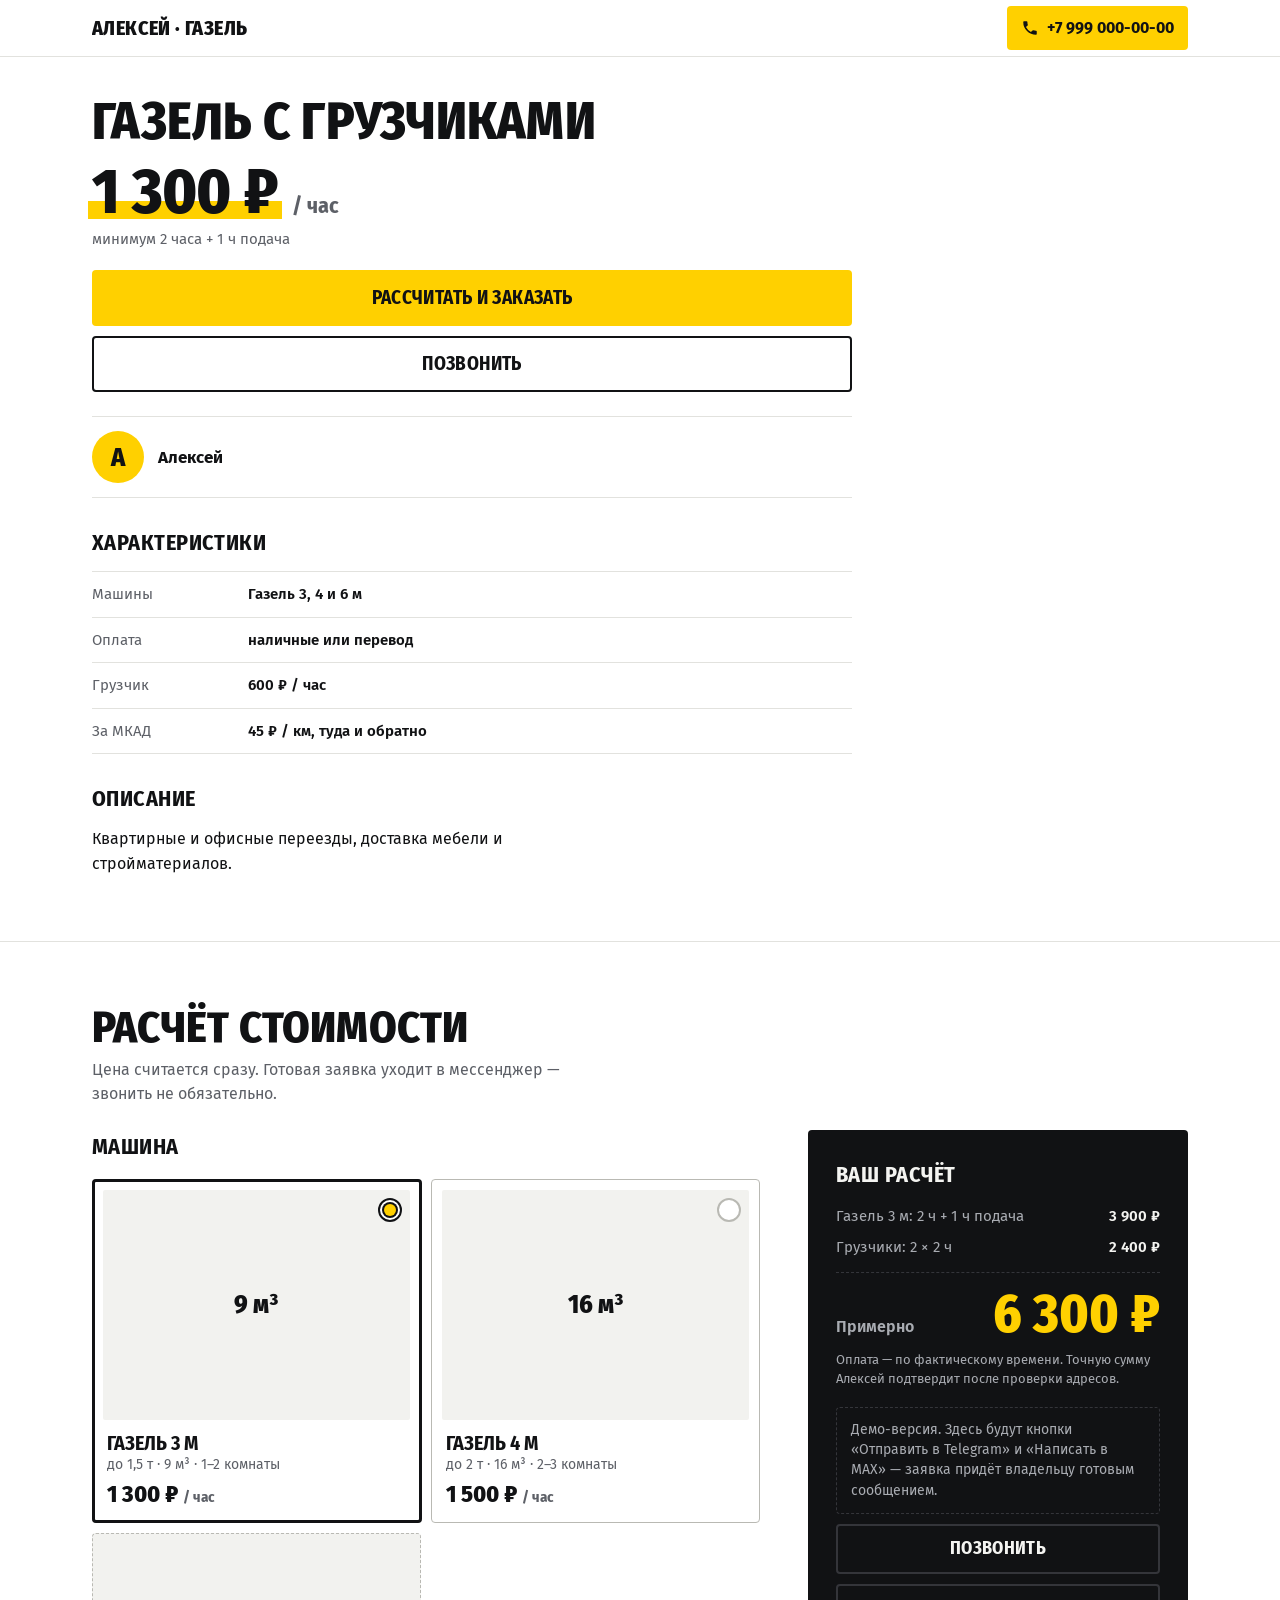
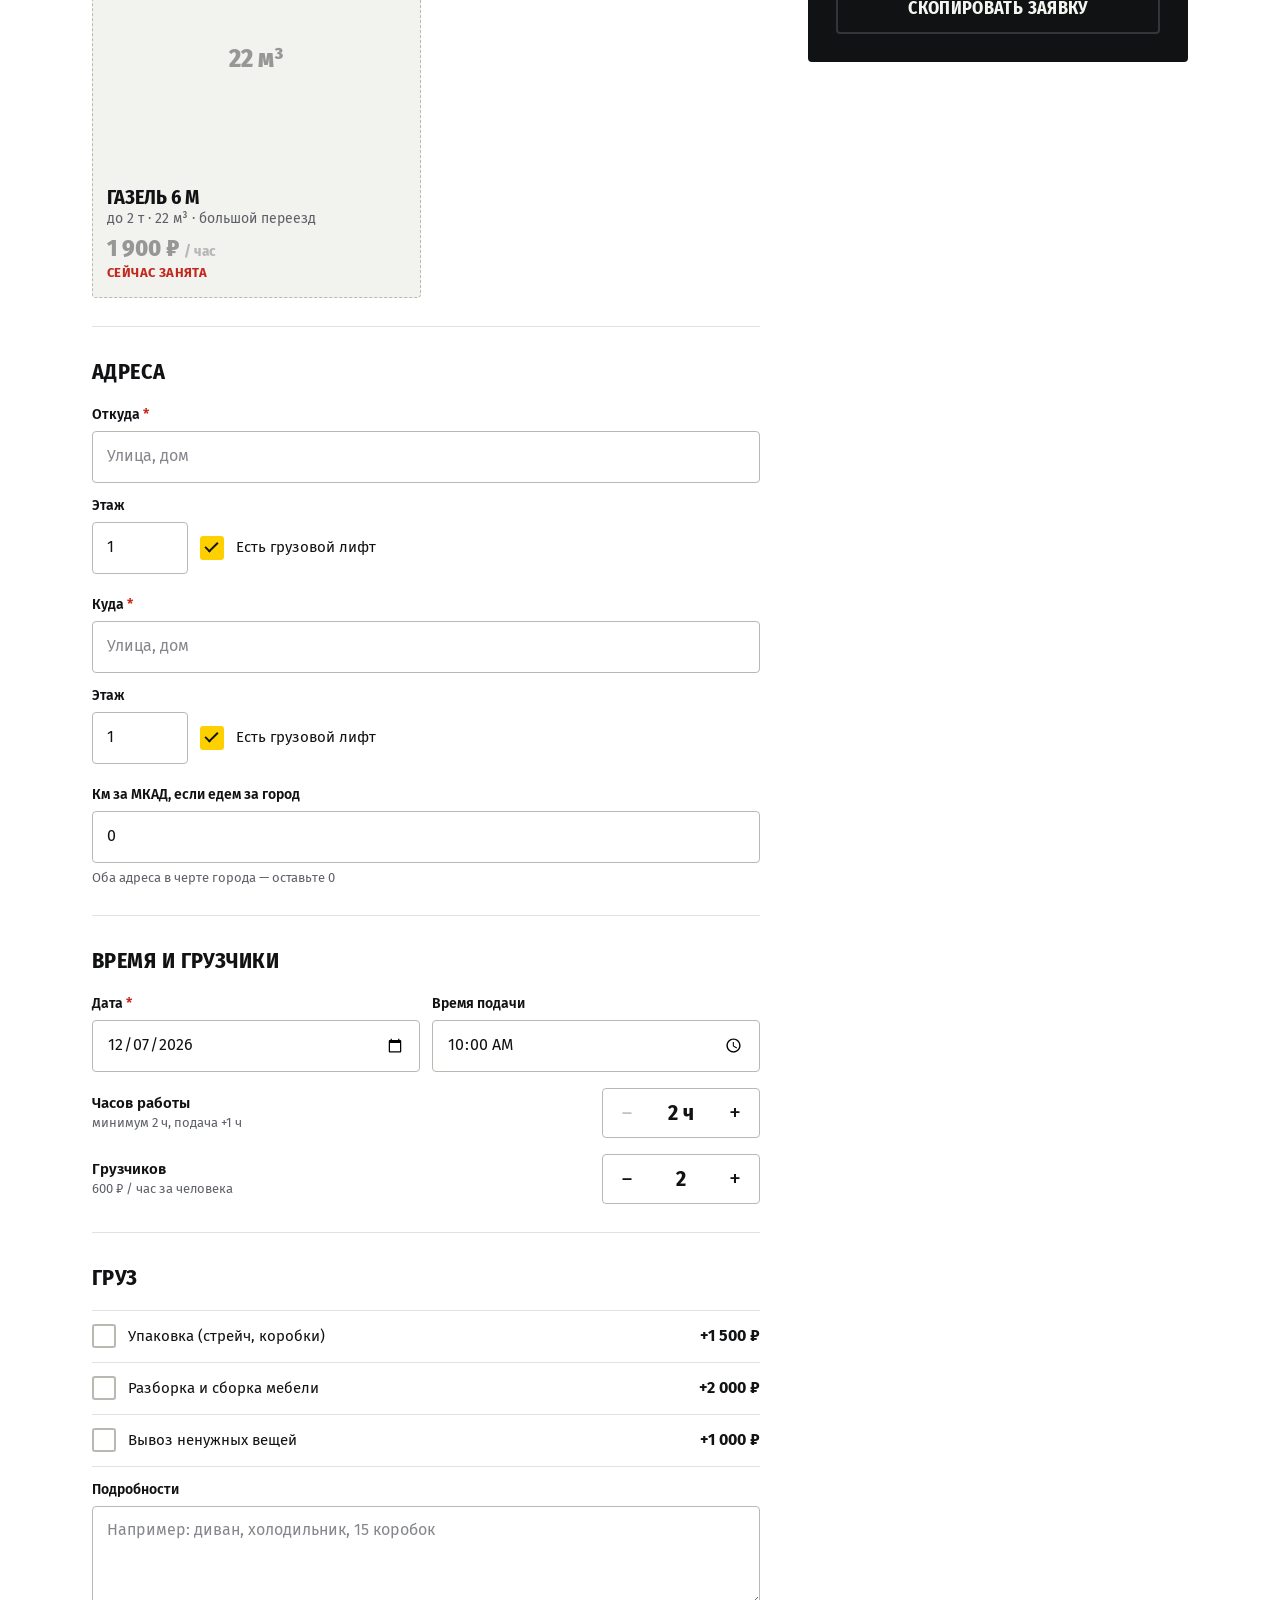
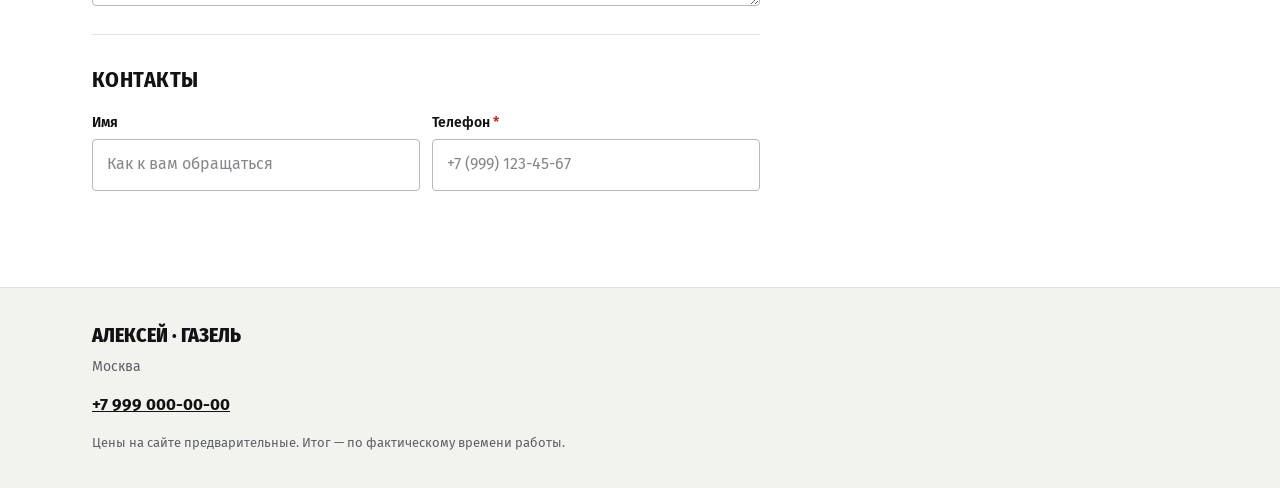
==== commit 735889a3: "Карточка машины как на Авито: галерея, цена, продавец, характеристики - Первый экран — карточка: гал" ====
--- a/index.html
+++ b/index.html
@@ -34,26 +34,49 @@
   <main id="top">
     <section class="hero hero--nophoto" id="hero">
       <div class="hero__in">
-        <figure class="hero__media" id="heroMedia" hidden>
-          <img id="heroImg" alt="Фото машины" decoding="async" fetchpriority="high">
-        </figure>
+        <div class="gallery" id="gallery" hidden>
+          <div class="gallery__frame">
+            <div class="gallery__track" id="galleryTrack" tabindex="0" role="region" aria-roledescription="галерея" aria-label="Фотографии машины"></div>
+            <span class="gallery__count" id="galleryCount" aria-hidden="true"></span>
+            <button type="button" class="gallery__nav gallery__nav--prev" id="galleryPrev" aria-label="Предыдущее фото">
+              <svg viewBox="0 0 24 24" aria-hidden="true"><path d="M15 5l-7 7 7 7"/></svg>
+            </button>
+            <button type="button" class="gallery__nav gallery__nav--next" id="galleryNext" aria-label="Следующее фото">
+              <svg viewBox="0 0 24 24" aria-hidden="true"><path d="M9 5l7 7-7 7"/></svg>
+            </button>
+          </div>
+          <div class="gallery__thumbs" id="galleryThumbs"></div>
+        </div>
+
         <div class="hero__body" data-reveal>
           <h1 class="hero__title" id="heroTitle"></h1>
-          <p class="hero__sub" data-bind="tagline"></p>
+          <a class="rating" id="rating" hidden></a>
 
           <div class="price">
-            <p class="price__main"><strong id="heroPrice"></strong><span>/ час</span></p>
+            <p class="price__main"><strong id="heroPrice"></strong><span id="heroPriceUnit"></span></p>
             <p class="price__min" id="heroMin"></p>
           </div>
-
+          <p class="loc" id="location" hidden></p>
+
+          <div class="hero__cta">
+            <a href="#order" class="btn btn--accent btn--lg" data-scroll>Рассчитать и заказать</a>
+            <a class="btn btn--outline btn--lg" data-tel hidden>Позвонить</a>
+          </div>
+
+          <div class="seller" id="seller" hidden>
+            <span class="seller__ava" id="sellerAva" aria-hidden="true"></span>
+            <div class="seller__info">
+              <p class="seller__name" id="sellerName"></p>
+              <p class="seller__note" id="sellerNote"></p>
+            </div>
+          </div>
+
+          <h2 class="card-sub">Характеристики</h2>
           <dl class="facts" id="facts"></dl>
+
+          <h2 class="card-sub" id="descTitle">Описание</h2>
+          <p class="desc" data-bind="tagline"></p>
           <p class="areas" id="areas" hidden></p>
-          <a class="rating" id="rating" hidden></a>
-
-          <div class="hero__cta">
-            <a href="#order" class="btn btn--accent btn--lg" data-scroll>Рассчитать стоимость</a>
-            <a class="btn btn--outline btn--lg" data-tel hidden>Позвонить</a>
-          </div>
         </div>
       </div>
     </section>
--- a/styles.css
+++ b/styles.css
@@ -161,64 +161,82 @@
 @media (max-width: 519px) { .top__call { padding: 0; width: 44px; } }
 
 /* ============================================================
-   Первый экран
+   Первый экран — карточка машины
    ============================================================ */
 .hero { border-bottom: 1px solid var(--line); }
-.hero__media { position: relative; aspect-ratio: 4 / 3; background: var(--soft); overflow: hidden; }
-.hero__media img { width: 100%; height: 100%; object-fit: cover; }
-@media (min-width: 640px) and (max-width: 1023px) { .hero__media { aspect-ratio: 16 / 9; } }
-
 .hero__body {
-  padding: 24px max(16px, env(safe-area-inset-right)) 32px max(16px, env(safe-area-inset-left));
+  padding: 22px max(16px, env(safe-area-inset-right)) 36px max(16px, env(safe-area-inset-left));
   min-width: 0;
 }
 @media (min-width: 768px) {
-  .hero__body { padding: 32px max(32px, env(safe-area-inset-right)) 40px max(32px, env(safe-area-inset-left)); }
+  .hero__body { padding: 28px max(32px, env(safe-area-inset-right)) 44px max(32px, env(safe-area-inset-left)); }
 }
 @media (min-width: 1024px) {
   .hero__in {
-    max-width: 1160px; margin: 0 auto; padding: 48px 32px 56px;
-    display: grid; grid-template-columns: minmax(0, 1fr) minmax(0, 1fr); gap: 56px; align-items: start;
+    max-width: 1160px; margin: 0 auto; padding: 40px 32px 64px;
+    display: grid; grid-template-columns: minmax(0, 1.15fr) minmax(0, 1fr); gap: 48px; align-items: start;
   }
-  .hero__media { order: 2; aspect-ratio: 4 / 3.3; border-radius: var(--r); position: sticky; top: calc(var(--header-h) + 24px); }
+  .gallery { position: sticky; top: calc(var(--header-h) + 24px); }
   .hero__body { padding: 0; }
-  .hero--nophoto .hero__in { grid-template-columns: minmax(0, 1fr); }
-  .hero--nophoto .facts { grid-template-columns: repeat(2, minmax(0, 1fr)); column-gap: 40px; }
-  .hero--nophoto .hero__sub { max-width: 60ch; }
-}
-
+  .hero--nophoto .hero__in { grid-template-columns: minmax(0, 760px); }
+}
+
+/* Галерея */
+.gallery { min-width: 0; }
+.gallery__frame { position: relative; background: var(--soft); overflow: hidden; }
+@media (min-width: 1024px) { .gallery__frame { border-radius: var(--r); } }
+.gallery__track {
+  display: flex; overflow-x: auto; overscroll-behavior-x: contain;
+  scroll-snap-type: x mandatory; scrollbar-width: none;
+  aspect-ratio: 4 / 3;
+}
+@media (min-width: 640px) and (max-width: 1023px) { .gallery__track { aspect-ratio: 16 / 9; } }
+.gallery__track::-webkit-scrollbar { display: none; }
+.gallery__track:focus-visible { outline-offset: -3px; }
+.gallery__slide { flex: 0 0 100%; min-width: 0; margin: 0; scroll-snap-align: start; scroll-snap-stop: always; }
+.gallery__slide img { width: 100%; height: 100%; object-fit: cover; }
+.gallery__count {
+  position: absolute; right: 12px; bottom: 12px; padding: 4px 10px; border-radius: var(--r);
+  background: rgba(17, 18, 20, .78); color: #fff; font-size: 13px; font-weight: 600; pointer-events: none;
+}
+.gallery__nav {
+  position: absolute; top: 50%; width: 44px; height: 44px; margin-top: -22px;
+  display: none; place-items: center; border: 0; border-radius: 50%;
+  background: rgba(255, 255, 255, .92); color: #111214; cursor: pointer;
+  transition: transform .2s var(--ease), opacity .2s var(--ease);
+}
+.gallery__nav svg { width: 22px; height: 22px; fill: none; stroke: currentColor; stroke-width: 2.5; stroke-linecap: round; stroke-linejoin: round; }
+.gallery__nav--prev { left: 12px; }
+.gallery__nav--next { right: 12px; }
+.gallery__nav:disabled { opacity: 0; pointer-events: none; }
+.gallery__nav:active { transform: scale(.92); }
+@media (hover: hover) and (pointer: fine) { .gallery--multi .gallery__nav { display: grid; } }
+
+.gallery__thumbs { display: flex; gap: 8px; padding: 10px max(16px, env(safe-area-inset-right)) 0 max(16px, env(safe-area-inset-left)); overflow-x: auto; scrollbar-width: none; }
+.gallery__thumbs::-webkit-scrollbar { display: none; }
+@media (min-width: 768px) { .gallery__thumbs { padding-left: max(32px, env(safe-area-inset-left)); padding-right: max(32px, env(safe-area-inset-right)); } }
+@media (min-width: 1024px) { .gallery__thumbs { padding: 10px 0 0; } }
+.gallery__thumb {
+  position: relative; flex: none; width: 72px; height: 54px; padding: 0; border: 0; border-radius: 3px;
+  overflow: hidden; background: var(--soft); cursor: pointer; opacity: .55;
+  transition: opacity .2s var(--ease), transform .2s var(--ease);
+}
+.gallery__thumb img { width: 100%; height: 100%; object-fit: cover; }
+.gallery__thumb::after { content: ""; position: absolute; inset: 0; border: 3px solid var(--accent); border-radius: 3px; opacity: 0; transition: opacity .2s var(--ease); }
+.gallery__thumb[aria-current="true"] { opacity: 1; }
+.gallery__thumb[aria-current="true"]::after { opacity: 1; }
+.gallery__thumb:active { transform: scale(.95); }
+@media (min-width: 1024px) { .gallery__thumb { width: 96px; height: 72px; } }
+
+/* Текст карточки */
 .hero__title {
   font-family: var(--font-cond); font-weight: 800; text-transform: uppercase;
-  font-size: clamp(36px, 10.5vw, 68px); line-height: .95; letter-spacing: .005em;
+  font-size: clamp(32px, 9vw, 52px); line-height: .98; letter-spacing: .005em;
   overflow-wrap: anywhere;
 }
-.hero__sub { margin-top: 14px; font-size: 17px; line-height: 1.45; color: var(--muted); max-width: 46ch; overflow-wrap: anywhere; }
-
-.price { margin-top: 22px; display: flex; flex-wrap: wrap; align-items: baseline; gap: 2px 16px; }
-.price__main { display: flex; align-items: baseline; gap: 8px; font-family: var(--font-cond); }
-.price__main strong {
-  font-weight: 800; font-size: clamp(46px, 13vw, 68px); line-height: 1; letter-spacing: -.01em; white-space: nowrap;
-  background: linear-gradient(transparent 64%, var(--accent) 64%, var(--accent) 92%, transparent 92%);
-  padding: 0 4px; margin-left: -4px;
-}
-@media (prefers-color-scheme: dark) {
-  .price__main strong { background: linear-gradient(transparent 88%, var(--accent) 88%, var(--accent) 97%, transparent 97%); }
-}
-.price__main span { font-size: 22px; font-weight: 700; color: var(--muted); }
-.price__min { color: var(--muted); font-size: 15px; }
-
-.facts { margin: 22px 0 0; display: grid; grid-template-columns: minmax(0, 1fr); border-top: 1px solid var(--line); }
-.facts div {
-  display: grid; grid-template-columns: minmax(0, 8.5rem) minmax(0, 1fr); gap: 12px;
-  padding: 11px 0; border-bottom: 1px solid var(--line); min-width: 0;
-}
-.facts dt { color: var(--muted); font-size: 15px; }
-.facts dd { margin: 0; font-size: 15px; font-weight: 600; overflow-wrap: anywhere; }
-
-.areas { margin-top: 14px; font-size: 14px; color: var(--muted); overflow-wrap: anywhere; }
 
 .rating {
-  display: inline-flex; flex-wrap: wrap; align-items: center; gap: 4px 10px; margin-top: 16px; min-height: 44px;
+  display: inline-flex; flex-wrap: wrap; align-items: center; gap: 4px 10px; margin-top: 8px; min-height: 44px;
   font-size: 15px; text-decoration: none;
 }
 .rating__stars { display: flex; gap: 2px; }
@@ -226,10 +244,51 @@
 .rating b { font-weight: 700; }
 .rating u { text-underline-offset: 3px; text-decoration-thickness: 1px; }
 
-.hero__cta { display: grid; gap: 10px; margin-top: 22px; }
-@media (min-width: 560px) {
-  .hero__cta { display: flex; flex-wrap: wrap; }
-}
+.price { margin-top: 12px; display: grid; gap: 4px; }
+.price__main { display: flex; flex-wrap: wrap; align-items: baseline; gap: 0 10px; font-family: var(--font-cond); }
+.price__main strong {
+  font-weight: 800; font-size: clamp(44px, 12.5vw, 64px); line-height: 1; letter-spacing: -.01em; white-space: nowrap;
+  background: linear-gradient(transparent 64%, var(--accent) 64%, var(--accent) 92%, transparent 92%);
+  padding: 0 4px; margin-left: -4px;
+}
+@media (prefers-color-scheme: dark) {
+  .price__main strong { background: linear-gradient(transparent 88%, var(--accent) 88%, var(--accent) 97%, transparent 97%); }
+}
+.price__main span { font-size: 22px; font-weight: 700; color: var(--muted); }
+.price__min { color: var(--muted); font-size: 15px; }
+
+.loc { display: flex; gap: 8px; align-items: flex-start; margin-top: 14px; font-size: 15px; overflow-wrap: anywhere; }
+.loc svg { flex: none; width: 18px; height: 18px; margin-top: 2px; fill: var(--ink); }
+
+.hero__cta { display: grid; gap: 10px; margin-top: 20px; }
+@media (min-width: 560px) and (max-width: 1023px) { .hero__cta { display: flex; flex-wrap: wrap; } }
+
+.seller {
+  display: flex; align-items: center; gap: 14px; margin-top: 24px; padding: 14px 0;
+  border-top: 1px solid var(--line); border-bottom: 1px solid var(--line);
+}
+.seller__ava {
+  flex: none; width: 52px; height: 52px; border-radius: 50%; display: grid; place-items: center;
+  background: var(--accent); color: var(--on-accent);
+  font-family: var(--font-cond); font-weight: 800; font-size: 26px;
+}
+.seller__info { min-width: 0; }
+.seller__name { font-weight: 700; font-size: 17px; }
+.seller__note { color: var(--muted); font-size: 14px; overflow-wrap: anywhere; }
+
+.card-sub {
+  margin-top: 28px; font-family: var(--font-cond); font-weight: 700; font-size: 22px;
+  letter-spacing: .02em; text-transform: uppercase;
+}
+.facts { margin: 12px 0 0; display: grid; grid-template-columns: minmax(0, 1fr); border-top: 1px solid var(--line); }
+.facts div {
+  display: grid; grid-template-columns: minmax(0, 9rem) minmax(0, 1fr); gap: 12px;
+  padding: 11px 0; border-bottom: 1px solid var(--line); min-width: 0;
+}
+.facts dt { color: var(--muted); font-size: 15px; }
+.facts dd { margin: 0; font-size: 15px; font-weight: 600; overflow-wrap: anywhere; }
+.desc { margin-top: 12px; font-size: 16px; line-height: 1.55; max-width: 60ch; overflow-wrap: anywhere; }
+.areas { margin-top: 10px; font-size: 15px; color: var(--muted); overflow-wrap: anywhere; }
 
 /* ============================================================
    Заголовки секций
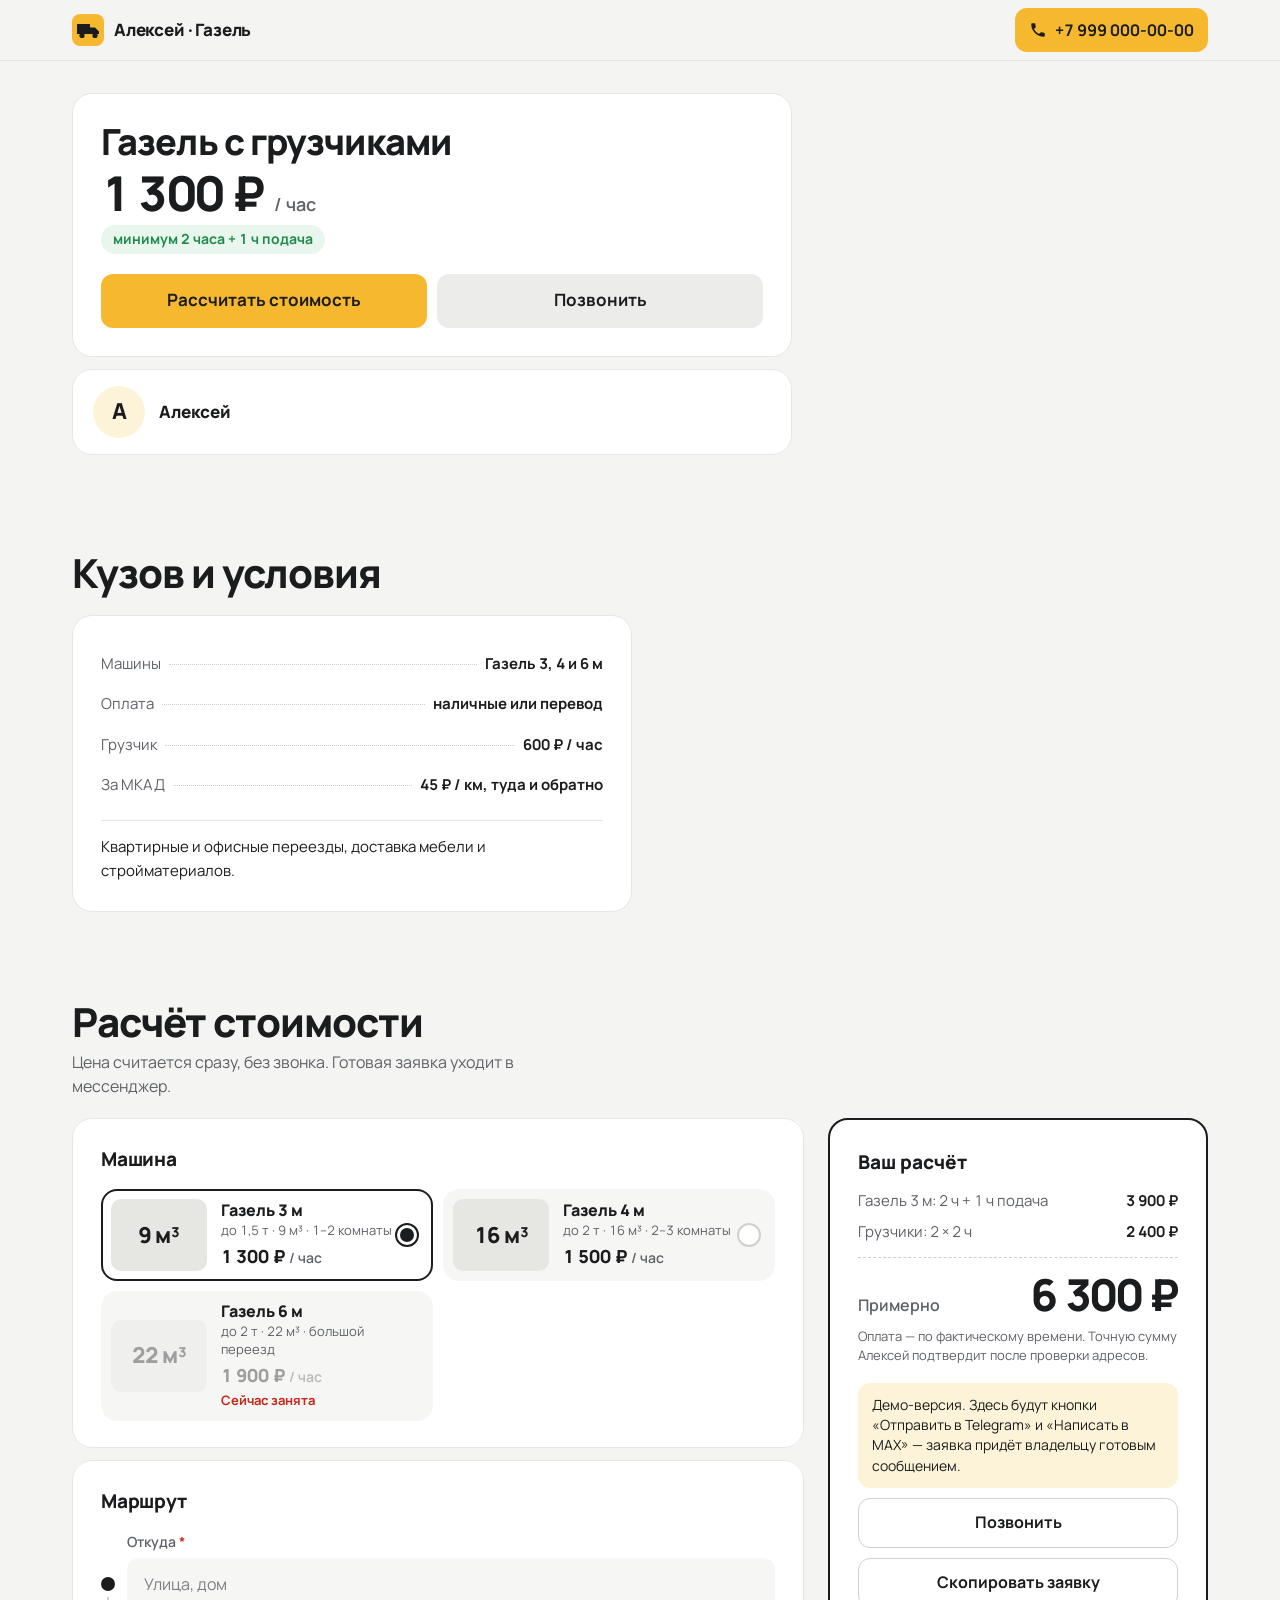
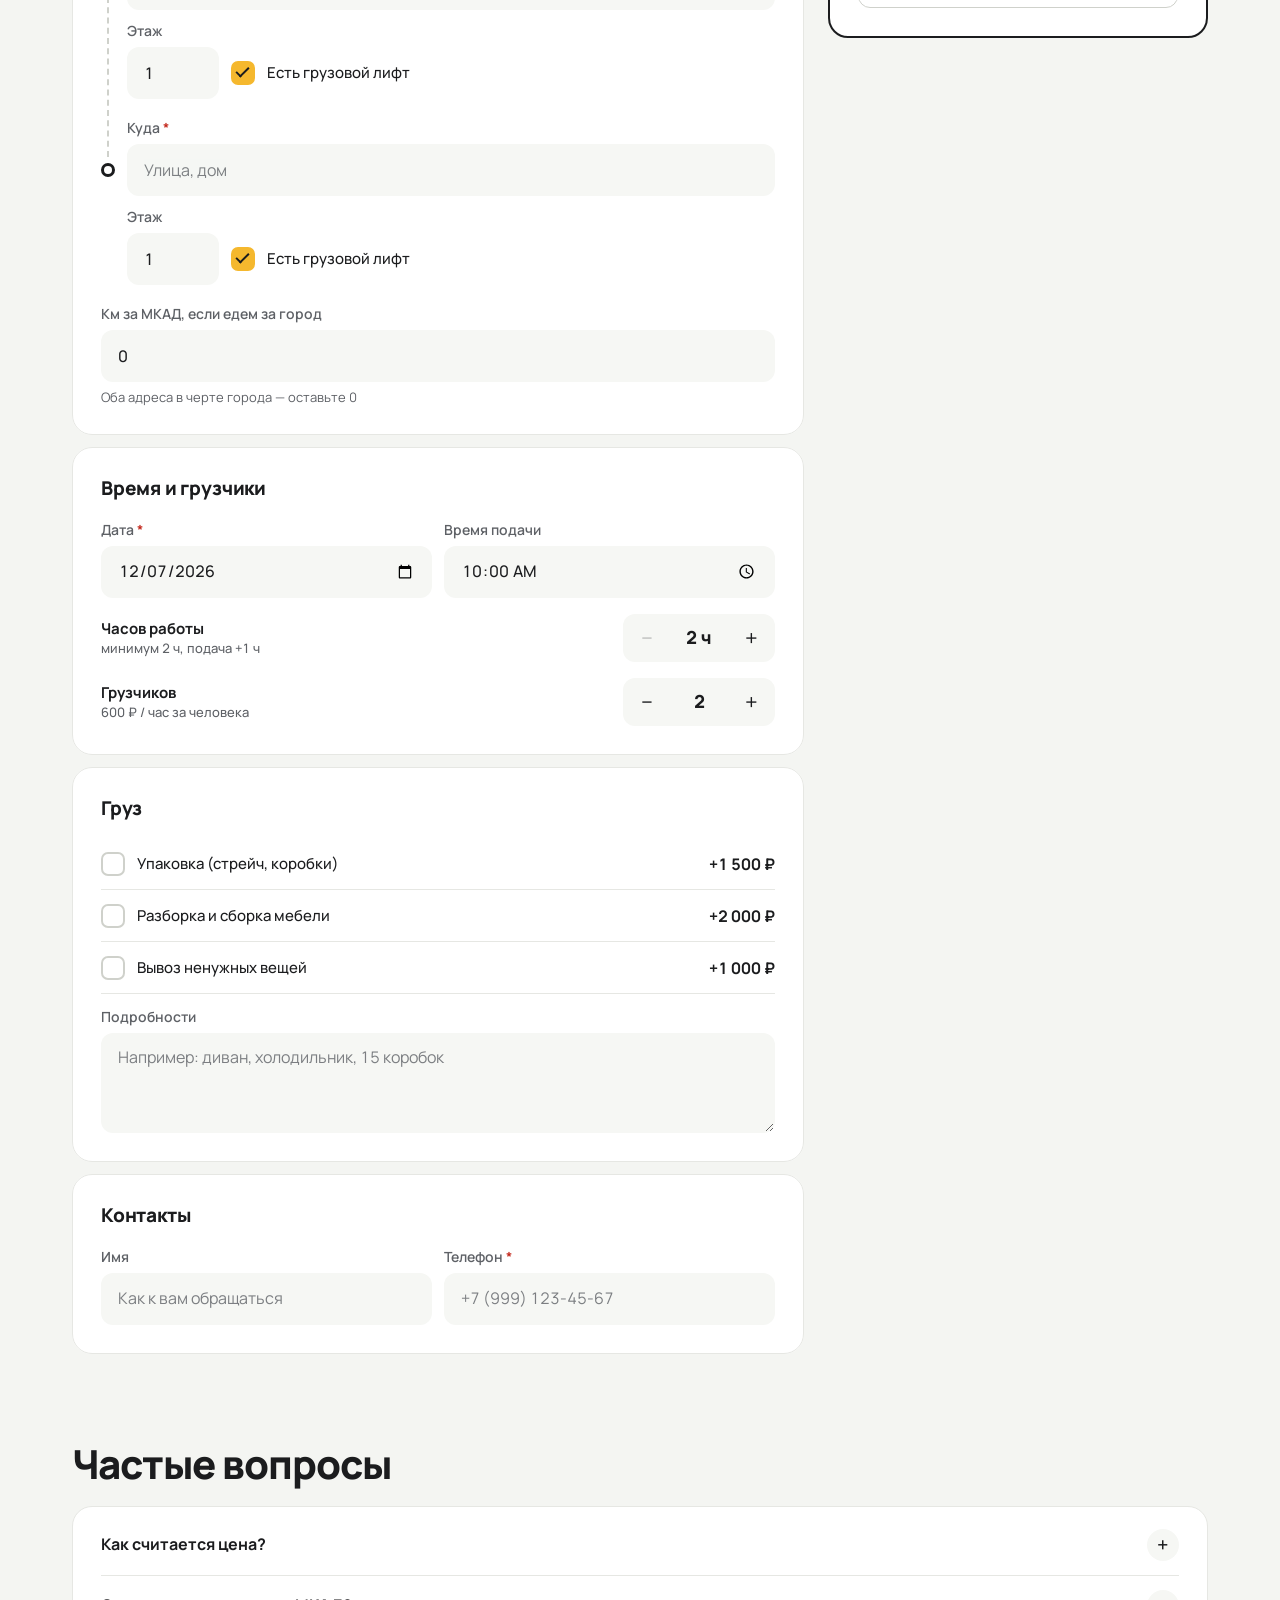
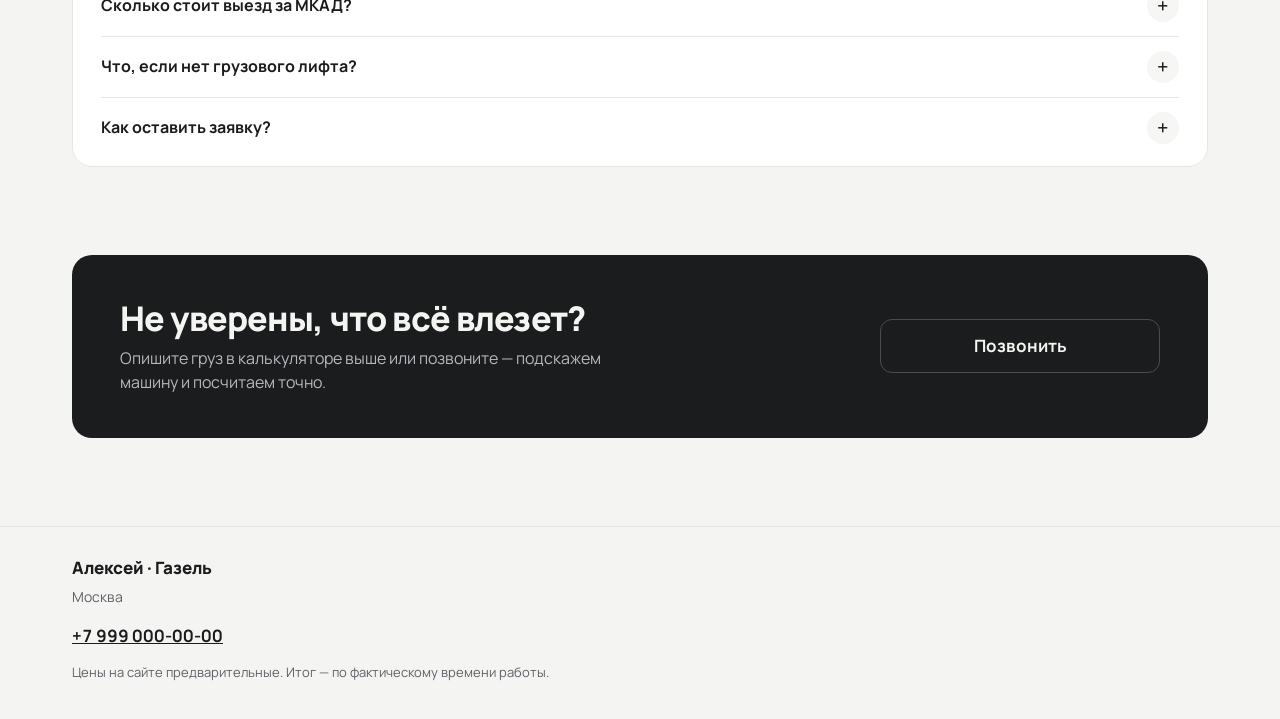
==== commit 5db975a4: "Редизайн по разбору конкурентов: светлые карточки, Manrope, чертёж кузова По скриншотам ~20 сайтов п" ====
--- a/index.html
+++ b/index.html
@@ -9,12 +9,12 @@
   <meta property="og:title" content="Грузоперевозки на Газели — расчёт стоимости">
   <meta property="og:description" content="Тариф за час, минимальный заказ и заявка без звонков.">
   <meta name="color-scheme" content="light dark">
-  <meta name="theme-color" content="#ffffff" media="(prefers-color-scheme: light)">
-  <meta name="theme-color" content="#0f0f10" media="(prefers-color-scheme: dark)">
-  <link rel="icon" href="data:image/svg+xml,%3Csvg xmlns='http://www.w3.org/2000/svg' viewBox='0 0 64 64'%3E%3Crect width='64' height='64' rx='8' fill='%23ffd000'/%3E%3Cpath d='M9 19h28v21H9zM37 26h10l8 8v6H37z' fill='%23111214'/%3E%3Ccircle cx='20' cy='44' r='5' fill='%23111214'/%3E%3Ccircle cx='46' cy='44' r='5' fill='%23111214'/%3E%3C/svg%3E">
+  <meta name="theme-color" content="#f4f5f2" media="(prefers-color-scheme: light)">
+  <meta name="theme-color" content="#111213" media="(prefers-color-scheme: dark)">
+  <link rel="icon" href="data:image/svg+xml,%3Csvg xmlns='http://www.w3.org/2000/svg' viewBox='0 0 64 64'%3E%3Crect width='64' height='64' rx='14' fill='%23f5b82e'/%3E%3Cpath d='M9 19h28v21H9zM37 26h10l8 8v6H37z' fill='%231b1c1e'/%3E%3Ccircle cx='20' cy='44' r='5' fill='%231b1c1e'/%3E%3Ccircle cx='46' cy='44' r='5' fill='%231b1c1e'/%3E%3C/svg%3E">
   <link rel="preconnect" href="https://fonts.googleapis.com">
   <link rel="preconnect" href="https://fonts.gstatic.com" crossorigin>
-  <link rel="stylesheet" href="https://fonts.googleapis.com/css2?family=Fira+Sans+Condensed:wght@600;700;800&family=Fira+Sans:wght@400;500;600;700&display=swap">
+  <link rel="stylesheet" href="https://fonts.googleapis.com/css2?family=Manrope:wght@400;500;600;700;800&display=swap">
   <link rel="stylesheet" href="styles.css">
   <script>document.documentElement.classList.replace("no-js", "js");</script>
 </head>
@@ -23,121 +23,169 @@
 
   <header class="top">
     <div class="wrap top__in">
-      <a class="brand" href="#top" data-bind="name"></a>
-      <a class="top__call" data-tel hidden>
-        <svg viewBox="0 0 24 24" aria-hidden="true"><path d="M6.6 10.8a15.2 15.2 0 0 0 6.6 6.6l2.2-2.2a1 1 0 0 1 1-.25 11.4 11.4 0 0 0 3.6.57 1 1 0 0 1 1 1V20a1 1 0 0 1-1 1A17 17 0 0 1 3 4a1 1 0 0 1 1-1h3.5a1 1 0 0 1 1 1c0 1.25.2 2.45.57 3.6a1 1 0 0 1-.25 1z"/></svg>
-        <span class="top__num" data-bind="phone"></span>
+      <a class="brand" href="#top">
+        <svg class="brand__mark" viewBox="0 0 32 32" aria-hidden="true"><rect width="32" height="32" rx="8"/><path d="M5 10h13v10H5zM18 13.5h5l4 4V20h-9z"/><circle cx="10" cy="21.5" r="2.6"/><circle cx="23" cy="21.5" r="2.6"/></svg>
+        <span class="brand__name" data-bind="name"></span>
       </a>
+      <div class="top__right">
+        <a class="top__rating" id="topRating" hidden></a>
+        <a class="top__call" data-tel hidden>
+          <svg viewBox="0 0 24 24" aria-hidden="true"><path d="M6.6 10.8a15.2 15.2 0 0 0 6.6 6.6l2.2-2.2a1 1 0 0 1 1-.25 11.4 11.4 0 0 0 3.6.57 1 1 0 0 1 1 1V20a1 1 0 0 1-1 1A17 17 0 0 1 3 4a1 1 0 0 1 1-1h3.5a1 1 0 0 1 1 1c0 1.25.2 2.45.57 3.6a1 1 0 0 1-.25 1z"/></svg>
+          <span class="top__num" data-bind="phone"></span>
+        </a>
+      </div>
     </div>
   </header>
 
   <main id="top">
-    <section class="hero hero--nophoto" id="hero">
-      <div class="hero__in">
-        <div class="gallery" id="gallery" hidden>
-          <div class="gallery__frame">
-            <div class="gallery__track" id="galleryTrack" tabindex="0" role="region" aria-roledescription="галерея" aria-label="Фотографии машины"></div>
-            <span class="gallery__count" id="galleryCount" aria-hidden="true"></span>
-            <button type="button" class="gallery__nav gallery__nav--prev" id="galleryPrev" aria-label="Предыдущее фото">
-              <svg viewBox="0 0 24 24" aria-hidden="true"><path d="M15 5l-7 7 7 7"/></svg>
-            </button>
-            <button type="button" class="gallery__nav gallery__nav--next" id="galleryNext" aria-label="Следующее фото">
-              <svg viewBox="0 0 24 24" aria-hidden="true"><path d="M9 5l7 7-7 7"/></svg>
-            </button>
-          </div>
-          <div class="gallery__thumbs" id="galleryThumbs"></div>
-        </div>
-
-        <div class="hero__body" data-reveal>
-          <h1 class="hero__title" id="heroTitle"></h1>
+    <!-- Карточка машины -->
+    <section class="product wrap" id="hero">
+      <div class="gallery" id="gallery" hidden>
+        <div class="gallery__frame">
+          <div class="gallery__track" id="galleryTrack" tabindex="0" role="region" aria-roledescription="галерея" aria-label="Фотографии машины"></div>
+          <span class="gallery__count" id="galleryCount" aria-hidden="true"></span>
+          <button type="button" class="gallery__nav gallery__nav--prev" id="galleryPrev" aria-label="Предыдущее фото">
+            <svg viewBox="0 0 24 24" aria-hidden="true"><path d="M15 5l-7 7 7 7"/></svg>
+          </button>
+          <button type="button" class="gallery__nav gallery__nav--next" id="galleryNext" aria-label="Следующее фото">
+            <svg viewBox="0 0 24 24" aria-hidden="true"><path d="M9 5l7 7-7 7"/></svg>
+          </button>
+        </div>
+        <div class="gallery__thumbs" id="galleryThumbs"></div>
+      </div>
+
+      <div class="buybox" data-reveal>
+        <div class="card buybox__main">
+          <h1 class="buybox__title" id="heroTitle"></h1>
           <a class="rating" id="rating" hidden></a>
 
           <div class="price">
             <p class="price__main"><strong id="heroPrice"></strong><span id="heroPriceUnit"></span></p>
             <p class="price__min" id="heroMin"></p>
           </div>
+
+          <ul class="perks" id="perks" hidden></ul>
           <p class="loc" id="location" hidden></p>
 
-          <div class="hero__cta">
-            <a href="#order" class="btn btn--accent btn--lg" data-scroll>Рассчитать и заказать</a>
-            <a class="btn btn--outline btn--lg" data-tel hidden>Позвонить</a>
-          </div>
-
-          <div class="seller" id="seller" hidden>
-            <span class="seller__ava" id="sellerAva" aria-hidden="true"></span>
-            <div class="seller__info">
-              <p class="seller__name" id="sellerName"></p>
-              <p class="seller__note" id="sellerNote"></p>
+          <div class="buybox__cta">
+            <a href="#order" class="btn btn--accent btn--lg" data-scroll>Рассчитать стоимость</a>
+            <a class="btn btn--soft btn--lg" data-tel hidden>Позвонить</a>
+          </div>
+        </div>
+
+        <div class="card seller" id="seller" hidden>
+          <span class="seller__ava" id="sellerAva" aria-hidden="true"></span>
+          <div class="seller__info">
+            <p class="seller__name" id="sellerName"></p>
+            <p class="seller__note" id="sellerNote"></p>
+          </div>
+        </div>
+      </div>
+    </section>
+
+    <!-- Кузов и характеристики -->
+    <section class="section" id="specs" aria-labelledby="specsTitle">
+      <div class="wrap">
+        <h2 class="sec-title" id="specsTitle" data-reveal>Кузов и условия</h2>
+        <div class="specs">
+          <div class="card body-card" id="bodyCard" data-reveal hidden>
+            <svg class="body-svg" id="bodySvg" viewBox="0 0 360 178" role="img" aria-labelledby="bodySvgTitle">
+              <title id="bodySvgTitle">Размеры кузова</title>
+              <g class="body-svg__truck">
+                <rect x="40" y="22" width="222" height="104" rx="3"/>
+                <path d="M262 56h38l26 30v40h-64z"/>
+                <path class="body-svg__win" d="M270 64h26l18 22h-44z"/>
+                <circle cx="88" cy="132" r="13"/>
+                <circle cx="296" cy="132" r="13"/>
+              </g>
+              <g class="body-svg__dim">
+                <path d="M40 160h222M40 154v12M262 154v12"/>
+                <path d="M22 22v104M16 22h12M16 126h12"/>
+              </g>
+              <text class="body-svg__label" x="151" y="176" text-anchor="middle" id="bodyLen"></text>
+              <text class="body-svg__label" x="8" y="74" text-anchor="middle" transform="rotate(-90 8 74)" id="bodyHeight"></text>
+              <text class="body-svg__label body-svg__label--in" x="151" y="80" text-anchor="middle" id="bodyWidth"></text>
+            </svg>
+            <div class="fits" id="fitsBox" hidden>
+              <p class="fits__title">Поместится</p>
+              <ul class="fits__list" id="fits"></ul>
             </div>
           </div>
 
-          <h2 class="card-sub">Характеристики</h2>
-          <dl class="facts" id="facts"></dl>
-
-          <h2 class="card-sub" id="descTitle">Описание</h2>
-          <p class="desc" data-bind="tagline"></p>
-          <p class="areas" id="areas" hidden></p>
-        </div>
-      </div>
-    </section>
-
-    <section class="reviews" id="reviews" aria-labelledby="reviewsTitle" hidden>
+          <div class="card spec-card" data-reveal>
+            <dl class="facts" id="facts"></dl>
+            <p class="areas" id="areas" hidden></p>
+            <p class="desc" data-bind="tagline"></p>
+          </div>
+        </div>
+      </div>
+    </section>
+
+    <!-- Отзывы -->
+    <section class="section" id="reviews" aria-labelledby="reviewsTitle" hidden>
       <div class="wrap">
         <div class="sec-head" data-reveal>
           <h2 class="sec-title" id="reviewsTitle">Отзывы</h2>
-          <a class="sec-link" id="reviewsLink" target="_blank" rel="noopener" hidden>Все отзывы на Авито</a>
+          <a class="sec-link" id="reviewsLink" target="_blank" rel="noopener" hidden>Все отзывы на Авито →</a>
         </div>
         <ul class="reviews__list" id="reviewsList"></ul>
       </div>
     </section>
 
-    <section class="order-section" id="order" aria-labelledby="orderTitle">
+    <!-- Калькулятор -->
+    <section class="section" id="order" aria-labelledby="orderTitle">
       <div class="wrap">
         <div class="sec-head sec-head--stack" data-reveal>
           <h2 class="sec-title" id="orderTitle">Расчёт стоимости</h2>
-          <p class="sec-sub">Цена считается сразу. Готовая заявка уходит в мессенджер — звонить не обязательно.</p>
+          <p class="sec-sub">Цена считается сразу, без звонка. Готовая заявка уходит в мессенджер.</p>
         </div>
 
         <form class="order" id="orderForm" novalidate>
           <div class="order__fields">
 
-            <fieldset class="group" data-reveal>
+            <fieldset class="card group" data-reveal>
               <legend class="group__title">Машина</legend>
               <div class="vehicles" id="vehicleChoice" role="radiogroup" aria-label="Выбор машины"></div>
             </fieldset>
 
-            <fieldset class="group" data-reveal>
-              <legend class="group__title">Адреса</legend>
-              <div class="field" data-field="from">
-                <label for="from">Откуда <i aria-hidden="true">*</i></label>
-                <input id="from" name="from" type="text" placeholder="Улица, дом" autocomplete="street-address" required>
-              </div>
-              <div class="addr-extra">
-                <div class="field">
-                  <label for="floorFrom">Этаж</label>
-                  <input id="floorFrom" name="floorFrom" type="number" inputmode="numeric" min="1" max="40" value="1" data-num>
-                </div>
-                <label class="check">
-                  <input name="liftFrom" type="checkbox" checked>
-                  <span class="check__box" aria-hidden="true"></span>
-                  <span class="check__text">Есть грузовой лифт</span>
-                </label>
-              </div>
-
-              <div class="field" data-field="to">
-                <label for="to">Куда <i aria-hidden="true">*</i></label>
-                <input id="to" name="to" type="text" placeholder="Улица, дом" autocomplete="off" required>
-              </div>
-              <div class="addr-extra">
-                <div class="field">
-                  <label for="floorTo">Этаж</label>
-                  <input id="floorTo" name="floorTo" type="number" inputmode="numeric" min="1" max="40" value="1" data-num>
-                </div>
-                <label class="check">
-                  <input name="liftTo" type="checkbox" checked>
-                  <span class="check__box" aria-hidden="true"></span>
-                  <span class="check__text">Есть грузовой лифт</span>
-                </label>
+            <fieldset class="card group" data-reveal>
+              <legend class="group__title">Маршрут</legend>
+              <div class="route">
+                <div class="route__stop route__stop--from">
+                  <div class="field" data-field="from">
+                    <label for="from">Откуда <i aria-hidden="true">*</i></label>
+                    <input id="from" name="from" type="text" placeholder="Улица, дом" autocomplete="street-address" required>
+                  </div>
+                  <div class="addr-extra">
+                    <div class="field field--floor">
+                      <label for="floorFrom">Этаж</label>
+                      <input id="floorFrom" name="floorFrom" type="number" inputmode="numeric" min="1" max="40" value="1" data-num>
+                    </div>
+                    <label class="check">
+                      <input name="liftFrom" type="checkbox" checked>
+                      <span class="check__box" aria-hidden="true"></span>
+                      <span class="check__text">Есть грузовой лифт</span>
+                    </label>
+                  </div>
+                </div>
+
+                <div class="route__stop route__stop--to">
+                  <div class="field" data-field="to">
+                    <label for="to">Куда <i aria-hidden="true">*</i></label>
+                    <input id="to" name="to" type="text" placeholder="Улица, дом" autocomplete="off" required>
+                  </div>
+                  <div class="addr-extra">
+                    <div class="field field--floor">
+                      <label for="floorTo">Этаж</label>
+                      <input id="floorTo" name="floorTo" type="number" inputmode="numeric" min="1" max="40" value="1" data-num>
+                    </div>
+                    <label class="check">
+                      <input name="liftTo" type="checkbox" checked>
+                      <span class="check__box" aria-hidden="true"></span>
+                      <span class="check__text">Есть грузовой лифт</span>
+                    </label>
+                  </div>
+                </div>
               </div>
 
               <div class="field">
@@ -147,7 +195,7 @@
               </div>
             </fieldset>
 
-            <fieldset class="group" data-reveal>
+            <fieldset class="card group" data-reveal>
               <legend class="group__title">Время и грузчики</legend>
               <div class="pair">
                 <div class="field" data-field="date">
@@ -179,7 +227,7 @@
               </div>
             </fieldset>
 
-            <fieldset class="group" data-reveal>
+            <fieldset class="card group" data-reveal>
               <legend class="group__title">Груз</legend>
               <div class="field" id="cargoField" hidden>
                 <span class="field__label">Что везём</span>
@@ -192,7 +240,7 @@
               </div>
             </fieldset>
 
-            <fieldset class="group" data-reveal>
+            <fieldset class="card group" data-reveal>
               <legend class="group__title">Контакты</legend>
               <div class="pair pair--wide">
                 <div class="field">
@@ -218,7 +266,7 @@
               <p class="summary__note" id="estimateNote"></p>
               <div class="form-error" id="formError" role="alert" hidden></div>
               <div class="send" id="sendButtons"></div>
-              <button type="button" class="btn btn--outline btn--block" id="copyBtn">Скопировать заявку</button>
+              <button type="button" class="btn btn--line btn--block" id="copyBtn">Скопировать заявку</button>
               <div class="manual-copy" id="manualCopy" hidden>
                 <label for="manualCopyText">Скопируйте текст заявки вручную</label>
                 <textarea id="manualCopyText" rows="8" readonly></textarea>
@@ -226,6 +274,27 @@
             </div>
           </aside>
         </form>
+      </div>
+    </section>
+
+    <!-- Вопросы -->
+    <section class="section" id="faq" aria-labelledby="faqTitle">
+      <div class="wrap">
+        <h2 class="sec-title" id="faqTitle" data-reveal>Частые вопросы</h2>
+        <div class="card faq" id="faqList" data-reveal></div>
+      </div>
+    </section>
+
+    <!-- Финальный призыв -->
+    <section class="section section--last">
+      <div class="wrap">
+        <div class="final" data-reveal>
+          <div class="final__text">
+            <h2 class="final__title">Не уверены, что всё влезет?</h2>
+            <p class="final__sub" id="finalSub"></p>
+          </div>
+          <div class="final__btns" id="finalButtons"></div>
+        </div>
       </div>
     </section>
   </main>
--- a/styles.css
+++ b/styles.css
@@ -2,32 +2,31 @@
    Токены
    ============================================================ */
 :root {
-  --font: "Fira Sans", -apple-system, BlinkMacSystemFont, "Segoe UI", Roboto, Arial, sans-serif;
-  --font-cond: "Fira Sans Condensed", "Arial Narrow", "Roboto Condensed", var(--font);
-
-  --bg: #ffffff;
-  --soft: #f2f2ef;
-  --surface: #ffffff;
-  --ink: #111214;
-  --muted: #5d6067;
-  --line: #e2e2de;
-  --line-strong: #b9b9b3;
-
-  --accent: #ffd000;       /* сигнальный жёлтый, только заливки */
-  --on-accent: #111214;
-
-  --panel: #111214;        /* тёмный блок расчёта и нижняя панель */
-  --on-panel: #f4f4f1;
-  --panel-muted: #a9acb2;
-  --panel-line: #34353a;
-
+  --font: "Manrope", -apple-system, BlinkMacSystemFont, "Segoe UI", Roboto, Arial, sans-serif;
+
+  --bg: #f4f5f2;           /* фон страницы */
+  --card: #ffffff;         /* карточки */
+  --field: #f6f7f4;        /* поля ввода */
+  --ink: #1b1c1e;
+  --muted: #5e6166;
+  --line: #e6e7e3;
+  --line-strong: #cfd1cb;
+
+  --accent: #f5b82e;       /* тёплый жёлтый, тёмный текст на нём */
+  --on-accent: #1b1c1e;
+  --accent-soft: #fdf3d8;
+  --soft-btn: #ecedea;
+
+  --ok: #1f8a4c;
+  --ok-soft: #e8f6ee;
   --bad: #c3281c;
   --bad-soft: #fdeceb;
-  --focus: #111214;
-
-  --r: 4px;
-  --header-h: 56px;
-  --bar-h: 68px;
+  --focus: #1b1c1e;
+
+  --r-card: 20px;
+  --r: 12px;
+  --header-h: 60px;
+  --bar-h: 72px;
   --ease: cubic-bezier(.2, .7, .2, 1);
 
   color-scheme: light;
@@ -35,21 +34,20 @@
 
 @media (prefers-color-scheme: dark) {
   :root {
-    --bg: #0f0f10;
-    --soft: #161618;
-    --surface: #1b1b1e;
+    --bg: #111213;
+    --card: #1a1b1d;
+    --field: #222326;
     --ink: #f1f1ee;
-    --muted: #a3a6ac;
-    --line: #2a2a2e;
-    --line-strong: #47484e;
-
-    --panel: #1b1b1e;
-    --panel-line: #36373c;
-
+    --muted: #a2a5aa;
+    --line: #2a2c30;
+    --line-strong: #3d4045;
+    --accent-soft: #2e2716;
+    --soft-btn: #2a2c30;
+    --ok: #5ccf8a;
+    --ok-soft: #16281e;
     --bad: #ff7a6e;
     --bad-soft: #2c1918;
-    --focus: #ffd000;
-
+    --focus: #f5b82e;
     color-scheme: dark;
   }
 }
@@ -78,6 +76,7 @@
   background: var(--bg);
   overflow-x: clip;
   padding-bottom: calc(var(--bar-h) + env(safe-area-inset-bottom));
+  font-variant-numeric: tabular-nums;
 }
 @media (min-width: 1024px) {
   body { padding-bottom: 0; }
@@ -91,7 +90,7 @@
 
 .wrap {
   width: 100%;
-  max-width: 1160px;
+  max-width: 1200px;
   margin: 0 auto;
   padding-left: max(16px, env(safe-area-inset-left));
   padding-right: max(16px, env(safe-area-inset-right));
@@ -99,6 +98,8 @@
 @media (min-width: 768px) {
   .wrap { padding-left: max(32px, env(safe-area-inset-left)); padding-right: max(32px, env(safe-area-inset-right)); }
 }
+
+.card { background: var(--card); border: 1px solid var(--line); border-radius: var(--r-card); }
 
 .skip {
   position: absolute; left: 16px; top: -100px; z-index: 100;
@@ -115,20 +116,20 @@
 .btn {
   display: inline-flex; align-items: center; justify-content: center; gap: 8px;
   min-height: 50px; padding: 0 22px; max-width: 100%;
-  border: 2px solid transparent; border-radius: var(--r);
-  font-family: var(--font-cond); font-weight: 700; font-size: 18px; line-height: 1.1;
-  letter-spacing: .02em; text-transform: uppercase; text-align: center; text-decoration: none;
+  border: 1.5px solid transparent; border-radius: var(--r);
+  font-weight: 700; font-size: 16px; line-height: 1.2; text-align: center; text-decoration: none;
   cursor: pointer; -webkit-tap-highlight-color: transparent;
   transition: transform .2s var(--ease), opacity .2s var(--ease);
 }
 .btn:active { transform: scale(.98); }
 @media (hover: hover) {
-  .btn:hover { transform: translateY(-2px); }
+  .btn:hover { transform: translateY(-1px); }
   .btn:active { transform: scale(.98); }
 }
 .btn--accent { background: var(--accent); color: var(--on-accent); }
-.btn--outline { background: transparent; border-color: currentColor; }
-.btn--lg { min-height: 56px; font-size: 19px; }
+.btn--soft { background: var(--soft-btn); color: var(--ink); }
+.btn--line { background: transparent; border-color: var(--line-strong); color: var(--ink); }
+.btn--lg { min-height: 54px; font-size: 17px; }
 .btn--block { width: 100%; }
 
 /* ============================================================
@@ -141,12 +142,20 @@
   padding-top: env(safe-area-inset-top);
 }
 .top__in { display: flex; align-items: center; justify-content: space-between; gap: 12px; height: var(--header-h); }
-.brand {
-  display: block; min-width: 0; line-height: 44px;
-  font-family: var(--font-cond); font-weight: 800; font-size: 20px; letter-spacing: .02em;
-  text-transform: uppercase; text-decoration: none;
-  white-space: nowrap; overflow: hidden; text-overflow: ellipsis;
-}
+.brand { display: flex; align-items: center; gap: 10px; min-width: 0; min-height: 44px; text-decoration: none; }
+.brand__mark { width: 32px; height: 32px; flex: none; }
+.brand__mark rect { fill: var(--accent); }
+.brand__mark path, .brand__mark circle { fill: var(--on-accent); }
+.brand__name { font-weight: 800; font-size: 17px; letter-spacing: -.01em; white-space: nowrap; overflow: hidden; text-overflow: ellipsis; }
+.top__right { display: flex; align-items: center; gap: 8px; flex: none; }
+.top__rating {
+  display: inline-flex; align-items: center; gap: 6px; min-height: 44px; padding: 0 12px;
+  border: 1px solid var(--line); border-radius: 999px; background: var(--card);
+  font-size: 14px; font-weight: 700; text-decoration: none; white-space: nowrap;
+}
+.top__rating svg { width: 15px; height: 15px; fill: var(--accent); }
+.top__rating small { font-weight: 500; color: var(--muted); font-size: 13px; }
+@media (max-width: 400px) { .top__rating small { display: none; } }
 .top__call {
   display: inline-flex; align-items: center; justify-content: center; gap: 8px; flex: none;
   min-width: 44px; min-height: 44px; padding: 0 14px;
@@ -157,230 +166,227 @@
 .top__call:active { transform: scale(.96); }
 .top__call svg { width: 18px; height: 18px; fill: currentColor; }
 .top__num { display: none; }
-@media (min-width: 520px) { .top__num { display: inline; } }
-@media (max-width: 519px) { .top__call { padding: 0; width: 44px; } }
-
-/* ============================================================
-   Первый экран — карточка машины
-   ============================================================ */
-.hero { border-bottom: 1px solid var(--line); }
-.hero__body {
-  padding: 22px max(16px, env(safe-area-inset-right)) 36px max(16px, env(safe-area-inset-left));
-  min-width: 0;
-}
-@media (min-width: 768px) {
-  .hero__body { padding: 28px max(32px, env(safe-area-inset-right)) 44px max(32px, env(safe-area-inset-left)); }
-}
+@media (min-width: 640px) { .top__num { display: inline; } }
+@media (max-width: 639px) { .top__call { padding: 0; width: 44px; } }
+
+/* ============================================================
+   Карточка машины
+   ============================================================ */
+.product { display: grid; gap: 16px; padding-top: 16px; padding-bottom: 8px; }
+.product > * { min-width: 0; }
 @media (min-width: 1024px) {
-  .hero__in {
-    max-width: 1160px; margin: 0 auto; padding: 40px 32px 64px;
-    display: grid; grid-template-columns: minmax(0, 1.15fr) minmax(0, 1fr); gap: 48px; align-items: start;
-  }
-  .gallery { position: sticky; top: calc(var(--header-h) + 24px); }
-  .hero__body { padding: 0; }
-  .hero--nophoto .hero__in { grid-template-columns: minmax(0, 760px); }
+  .product { grid-template-columns: minmax(0, 1.2fr) minmax(0, 1fr); gap: 32px; padding-top: 32px; align-items: start; }
+  .product .gallery { position: sticky; top: calc(var(--header-h) + 24px); }
+  .product:has(.gallery[hidden]) { grid-template-columns: minmax(0, 720px); }
 }
 
 /* Галерея */
-.gallery { min-width: 0; }
-.gallery__frame { position: relative; background: var(--soft); overflow: hidden; }
-@media (min-width: 1024px) { .gallery__frame { border-radius: var(--r); } }
+.gallery__frame { position: relative; overflow: hidden; border-radius: var(--r-card); background: var(--line); }
 .gallery__track {
   display: flex; overflow-x: auto; overscroll-behavior-x: contain;
   scroll-snap-type: x mandatory; scrollbar-width: none;
   aspect-ratio: 4 / 3;
 }
-@media (min-width: 640px) and (max-width: 1023px) { .gallery__track { aspect-ratio: 16 / 9; } }
 .gallery__track::-webkit-scrollbar { display: none; }
 .gallery__track:focus-visible { outline-offset: -3px; }
 .gallery__slide { flex: 0 0 100%; min-width: 0; margin: 0; scroll-snap-align: start; scroll-snap-stop: always; }
 .gallery__slide img { width: 100%; height: 100%; object-fit: cover; }
 .gallery__count {
-  position: absolute; right: 12px; bottom: 12px; padding: 4px 10px; border-radius: var(--r);
-  background: rgba(17, 18, 20, .78); color: #fff; font-size: 13px; font-weight: 600; pointer-events: none;
+  position: absolute; left: 12px; bottom: 12px; padding: 4px 10px; border-radius: 999px;
+  background: rgba(20, 20, 22, .6); color: #fff; font-size: 13px; font-weight: 700; pointer-events: none;
 }
 .gallery__nav {
   position: absolute; top: 50%; width: 44px; height: 44px; margin-top: -22px;
   display: none; place-items: center; border: 0; border-radius: 50%;
-  background: rgba(255, 255, 255, .92); color: #111214; cursor: pointer;
+  background: rgba(255, 255, 255, .94); color: #1b1c1e; cursor: pointer;
   transition: transform .2s var(--ease), opacity .2s var(--ease);
 }
-.gallery__nav svg { width: 22px; height: 22px; fill: none; stroke: currentColor; stroke-width: 2.5; stroke-linecap: round; stroke-linejoin: round; }
+.gallery__nav svg { width: 22px; height: 22px; fill: none; stroke: currentColor; stroke-width: 2.4; stroke-linecap: round; stroke-linejoin: round; }
 .gallery__nav--prev { left: 12px; }
 .gallery__nav--next { right: 12px; }
 .gallery__nav:disabled { opacity: 0; pointer-events: none; }
 .gallery__nav:active { transform: scale(.92); }
 @media (hover: hover) and (pointer: fine) { .gallery--multi .gallery__nav { display: grid; } }
 
-.gallery__thumbs { display: flex; gap: 8px; padding: 10px max(16px, env(safe-area-inset-right)) 0 max(16px, env(safe-area-inset-left)); overflow-x: auto; scrollbar-width: none; }
+.gallery__thumbs { display: flex; gap: 8px; margin-top: 10px; overflow-x: auto; scrollbar-width: none; }
 .gallery__thumbs::-webkit-scrollbar { display: none; }
-@media (min-width: 768px) { .gallery__thumbs { padding-left: max(32px, env(safe-area-inset-left)); padding-right: max(32px, env(safe-area-inset-right)); } }
-@media (min-width: 1024px) { .gallery__thumbs { padding: 10px 0 0; } }
 .gallery__thumb {
-  position: relative; flex: none; width: 72px; height: 54px; padding: 0; border: 0; border-radius: 3px;
-  overflow: hidden; background: var(--soft); cursor: pointer; opacity: .55;
+  position: relative; flex: none; width: 76px; height: 57px; padding: 0; border: 0; border-radius: 10px;
+  overflow: hidden; background: var(--line); cursor: pointer; opacity: .6;
   transition: opacity .2s var(--ease), transform .2s var(--ease);
 }
 .gallery__thumb img { width: 100%; height: 100%; object-fit: cover; }
-.gallery__thumb::after { content: ""; position: absolute; inset: 0; border: 3px solid var(--accent); border-radius: 3px; opacity: 0; transition: opacity .2s var(--ease); }
+.gallery__thumb::after { content: ""; position: absolute; inset: 0; border: 2.5px solid var(--accent); border-radius: 10px; opacity: 0; transition: opacity .2s var(--ease); }
 .gallery__thumb[aria-current="true"] { opacity: 1; }
 .gallery__thumb[aria-current="true"]::after { opacity: 1; }
 .gallery__thumb:active { transform: scale(.95); }
-@media (min-width: 1024px) { .gallery__thumb { width: 96px; height: 72px; } }
-
-/* Текст карточки */
-.hero__title {
-  font-family: var(--font-cond); font-weight: 800; text-transform: uppercase;
-  font-size: clamp(32px, 9vw, 52px); line-height: .98; letter-spacing: .005em;
+@media (min-width: 1024px) { .gallery__thumb { width: 100px; height: 75px; } }
+
+/* Блок с ценой */
+.buybox { display: grid; gap: 12px; }
+.buybox__main { padding: 20px; }
+@media (min-width: 768px) { .buybox__main { padding: 28px; } }
+.buybox__title {
+  font-size: clamp(26px, 7vw, 36px); line-height: 1.12; font-weight: 800; letter-spacing: -.025em;
   overflow-wrap: anywhere;
 }
 
 .rating {
-  display: inline-flex; flex-wrap: wrap; align-items: center; gap: 4px 10px; margin-top: 8px; min-height: 44px;
+  display: inline-flex; flex-wrap: wrap; align-items: center; gap: 4px 8px; margin-top: 6px; min-height: 44px;
   font-size: 15px; text-decoration: none;
 }
-.rating__stars { display: flex; gap: 2px; }
-.rating__stars svg { width: 18px; height: 18px; fill: var(--accent); stroke: #8a6d00; stroke-width: .6; }
-.rating b { font-weight: 700; }
-.rating u { text-underline-offset: 3px; text-decoration-thickness: 1px; }
-
-.price { margin-top: 12px; display: grid; gap: 4px; }
-.price__main { display: flex; flex-wrap: wrap; align-items: baseline; gap: 0 10px; font-family: var(--font-cond); }
-.price__main strong {
-  font-weight: 800; font-size: clamp(44px, 12.5vw, 64px); line-height: 1; letter-spacing: -.01em; white-space: nowrap;
-  background: linear-gradient(transparent 64%, var(--accent) 64%, var(--accent) 92%, transparent 92%);
-  padding: 0 4px; margin-left: -4px;
-}
-@media (prefers-color-scheme: dark) {
-  .price__main strong { background: linear-gradient(transparent 88%, var(--accent) 88%, var(--accent) 97%, transparent 97%); }
-}
-.price__main span { font-size: 22px; font-weight: 700; color: var(--muted); }
-.price__min { color: var(--muted); font-size: 15px; }
-
-.loc { display: flex; gap: 8px; align-items: flex-start; margin-top: 14px; font-size: 15px; overflow-wrap: anywhere; }
-.loc svg { flex: none; width: 18px; height: 18px; margin-top: 2px; fill: var(--ink); }
-
-.hero__cta { display: grid; gap: 10px; margin-top: 20px; }
-@media (min-width: 560px) and (max-width: 1023px) { .hero__cta { display: flex; flex-wrap: wrap; } }
-
-.seller {
-  display: flex; align-items: center; gap: 14px; margin-top: 24px; padding: 14px 0;
-  border-top: 1px solid var(--line); border-bottom: 1px solid var(--line);
-}
+.rating__stars { display: flex; gap: 1px; }
+.rating__stars svg { width: 17px; height: 17px; fill: var(--accent); }
+.rating b { font-weight: 800; }
+.rating u { color: var(--muted); text-underline-offset: 3px; text-decoration-thickness: 1px; }
+
+.price { margin-top: 6px; display: grid; gap: 6px; }
+.price__main { display: flex; flex-wrap: wrap; align-items: baseline; gap: 0 10px; }
+.price__main strong { font-weight: 800; font-size: clamp(36px, 10vw, 48px); line-height: 1.05; letter-spacing: -.03em; white-space: nowrap; }
+.price__main span { font-size: 18px; font-weight: 600; color: var(--muted); }
+.price__min {
+  justify-self: start; padding: 5px 12px; border-radius: 999px;
+  background: var(--ok-soft); color: var(--ok); font-size: 14px; font-weight: 700; line-height: 1.35;
+}
+
+.perks { list-style: none; margin: 18px 0 0; padding: 0; display: grid; gap: 10px; }
+.perks li { display: flex; gap: 10px; align-items: flex-start; font-size: 15px; font-weight: 500; line-height: 1.4; overflow-wrap: anywhere; }
+.perks svg { flex: none; width: 20px; height: 20px; margin-top: 1px; fill: none; stroke: var(--ok); stroke-width: 2.4; stroke-linecap: round; stroke-linejoin: round; }
+
+.loc { display: flex; gap: 8px; align-items: flex-start; margin-top: 16px; padding-top: 16px; border-top: 1px solid var(--line); font-size: 15px; overflow-wrap: anywhere; }
+.loc svg { flex: none; width: 18px; height: 18px; margin-top: 2px; fill: var(--muted); }
+
+.buybox__cta { display: grid; gap: 10px; margin-top: 20px; }
+@media (min-width: 480px) { .buybox__cta { grid-template-columns: repeat(auto-fit, minmax(160px, 1fr)); } }
+
+.seller { display: flex; align-items: center; gap: 14px; padding: 16px 20px; }
 .seller__ava {
   flex: none; width: 52px; height: 52px; border-radius: 50%; display: grid; place-items: center;
-  background: var(--accent); color: var(--on-accent);
-  font-family: var(--font-cond); font-weight: 800; font-size: 26px;
+  background: var(--accent-soft); color: var(--ink); font-weight: 800; font-size: 22px;
 }
 .seller__info { min-width: 0; }
-.seller__name { font-weight: 700; font-size: 17px; }
-.seller__note { color: var(--muted); font-size: 14px; overflow-wrap: anywhere; }
-
-.card-sub {
-  margin-top: 28px; font-family: var(--font-cond); font-weight: 700; font-size: 22px;
-  letter-spacing: .02em; text-transform: uppercase;
-}
-.facts { margin: 12px 0 0; display: grid; grid-template-columns: minmax(0, 1fr); border-top: 1px solid var(--line); }
-.facts div {
-  display: grid; grid-template-columns: minmax(0, 9rem) minmax(0, 1fr); gap: 12px;
-  padding: 11px 0; border-bottom: 1px solid var(--line); min-width: 0;
-}
-.facts dt { color: var(--muted); font-size: 15px; }
-.facts dd { margin: 0; font-size: 15px; font-weight: 600; overflow-wrap: anywhere; }
-.desc { margin-top: 12px; font-size: 16px; line-height: 1.55; max-width: 60ch; overflow-wrap: anywhere; }
-.areas { margin-top: 10px; font-size: 15px; color: var(--muted); overflow-wrap: anywhere; }
-
-/* ============================================================
-   Заголовки секций
-   ============================================================ */
-.sec-head { display: flex; flex-wrap: wrap; align-items: baseline; justify-content: space-between; gap: 8px 20px; margin-bottom: 24px; }
-.sec-head--stack { display: grid; justify-content: start; }
-.sec-title {
-  font-family: var(--font-cond); font-weight: 800; text-transform: uppercase;
-  font-size: clamp(30px, 8vw, 44px); line-height: 1; letter-spacing: .005em;
-}
-.sec-sub { color: var(--muted); max-width: 52ch; }
-.sec-link { display: inline-flex; align-items: center; min-height: 44px; font-weight: 600; text-underline-offset: 3px; }
-
-/* ============================================================
-   Отзывы
-   ============================================================ */
-.reviews { padding: 40px 0 44px; background: var(--soft); }
-@media (min-width: 1024px) { .reviews { padding: 64px 0; } }
+.seller__name { font-weight: 800; font-size: 17px; }
+.seller__note { color: var(--muted); font-size: 14px; line-height: 1.4; overflow-wrap: anywhere; }
+
+/* ============================================================
+   Секции
+   ============================================================ */
+.section { padding-top: 48px; }
+.section--last { padding-bottom: 48px; }
+@media (min-width: 1024px) { .section { padding-top: 88px; } .section--last { padding-bottom: 88px; } }
+.sec-head { display: flex; flex-wrap: wrap; align-items: baseline; justify-content: space-between; gap: 8px 20px; margin-bottom: 20px; }
+.sec-head--stack { display: grid; justify-content: start; gap: 6px; }
+.sec-title { font-size: clamp(26px, 6.5vw, 40px); line-height: 1.1; font-weight: 800; letter-spacing: -.025em; }
+.section > .wrap > .sec-title { margin-bottom: 20px; }
+.sec-sub { color: var(--muted); max-width: 54ch; }
+.sec-link { display: inline-flex; align-items: center; min-height: 44px; font-weight: 700; text-decoration: none; }
+
+/* Кузов и условия */
+.specs { display: grid; gap: 12px; }
+.specs > * { min-width: 0; }
+@media (min-width: 900px) { .specs { grid-template-columns: minmax(0, 1fr) minmax(0, 1fr); gap: 16px; align-items: start; } }
+.body-card, .spec-card { padding: 20px; }
+@media (min-width: 768px) { .body-card, .spec-card { padding: 28px; } }
+.body-svg { width: 100%; height: auto; }
+.body-svg__truck rect, .body-svg__truck path { fill: none; stroke: var(--ink); stroke-width: 2; stroke-linejoin: round; }
+.body-svg__truck rect { fill: var(--accent-soft); }
+.body-svg__truck .body-svg__win { stroke-width: 1.5; }
+.body-svg__truck circle { fill: var(--card); stroke: var(--ink); stroke-width: 2; }
+.body-svg__dim path { fill: none; stroke: var(--muted); stroke-width: 1.25; }
+.body-svg__label { fill: var(--ink); font-family: var(--font); font-size: 13px; font-weight: 700; }
+.body-svg__label--in { font-size: 12px; font-weight: 600; fill: var(--muted); }
+
+.fits { margin-top: 18px; padding-top: 16px; border-top: 1px solid var(--line); }
+.fits__title { font-weight: 800; margin-bottom: 8px; }
+.fits__list { margin: 0; padding: 0; list-style: none; display: grid; gap: 6px; }
+.fits__list li { position: relative; padding-left: 18px; font-size: 15px; line-height: 1.45; overflow-wrap: anywhere; }
+.fits__list li::before { content: ""; position: absolute; left: 2px; top: .6em; width: 7px; height: 7px; border-radius: 50%; background: var(--accent); }
+
+.facts { margin: 0; display: grid; gap: 0; }
+.facts div { display: flex; align-items: baseline; gap: 8px; padding: 9px 0; min-width: 0; }
+.facts dt { flex: none; max-width: 55%; color: var(--muted); font-size: 15px; }
+.facts div::after { content: ""; order: 1; flex: 1 1 12px; min-width: 12px; border-bottom: 1.5px dotted var(--line-strong); transform: translateY(-4px); }
+.facts dd { order: 2; margin: 0; font-size: 15px; font-weight: 700; text-align: right; overflow-wrap: anywhere; min-width: 0; }
+.areas { margin-top: 14px; font-size: 14px; color: var(--muted); overflow-wrap: anywhere; }
+.desc { margin-top: 14px; padding-top: 14px; border-top: 1px solid var(--line); font-size: 15px; line-height: 1.6; overflow-wrap: anywhere; }
+.desc:empty { display: none; }
+
+/* Отзывы */
 .reviews__list { list-style: none; margin: 0; padding: 0; display: grid; gap: 12px; }
-@media (min-width: 768px) { .reviews__list { grid-template-columns: repeat(auto-fit, minmax(240px, 1fr)); gap: 16px; } }
-.review { display: grid; gap: 10px; align-content: start; padding: 20px; background: var(--surface); border-radius: var(--r); min-width: 0; }
-.review__stars { display: flex; gap: 2px; }
-.review__stars svg { width: 16px; height: 16px; fill: var(--accent); stroke: #8a6d00; stroke-width: .6; }
-.review__text { font-size: 17px; line-height: 1.45; overflow-wrap: anywhere; }
+@media (min-width: 768px) { .reviews__list { grid-template-columns: repeat(auto-fit, minmax(260px, 1fr)); gap: 16px; } }
+.review { display: grid; gap: 10px; align-content: start; padding: 20px; background: var(--card); border: 1px solid var(--line); border-radius: var(--r-card); min-width: 0; }
+.review__stars { display: flex; gap: 1px; }
+.review__stars svg { width: 16px; height: 16px; fill: var(--accent); }
+.review__text { font-size: 16px; line-height: 1.5; overflow-wrap: anywhere; }
 .review__meta { color: var(--muted); font-size: 14px; }
 
 /* ============================================================
    Форма
    ============================================================ */
-.order-section { padding: 40px 0 48px; }
-@media (min-width: 1024px) { .order-section { padding: 64px 0 80px; } }
-
-.order { display: grid; gap: 32px; }
+.order { display: grid; gap: 16px; }
 .order > * { min-width: 0; }
-.order__fields { min-width: 0; }
+.order__fields { display: grid; gap: 12px; min-width: 0; }
 @media (min-width: 1024px) {
-  .order { grid-template-columns: minmax(0, 1fr) 380px; gap: 48px; align-items: start; }
-}
-
-.group { margin: 0 0 28px; padding: 0 0 12px; border: 0; border-bottom: 1px solid var(--line); min-width: 0; }
-.group:last-child { margin-bottom: 0; border-bottom: 0; padding-bottom: 0; }
-.group__title {
-  float: left; width: 100%; padding: 0; margin-bottom: 16px;
-  font-family: var(--font-cond); font-weight: 700; font-size: 22px; letter-spacing: .02em; text-transform: uppercase;
-}
+  .order { grid-template-columns: minmax(0, 1fr) 380px; gap: 24px; align-items: start; }
+}
+
+.group { margin: 0; padding: 20px 20px 6px; min-width: 0; }
+@media (min-width: 768px) { .group { padding: 26px 28px 12px; } }
+.group__title { float: left; width: 100%; padding: 0; margin-bottom: 16px; font-weight: 800; font-size: 19px; letter-spacing: -.01em; }
 .group > :not(legend) { clear: both; }
 
-/* Поля */
 .field { display: grid; gap: 6px; margin-bottom: 16px; min-width: 0; }
-.field > label, .field__label { font-size: 14px; font-weight: 600; }
+.field > label, .field__label { font-size: 14px; font-weight: 600; color: var(--muted); }
 .field i { color: var(--bad); font-style: normal; }
 .field__hint { color: var(--muted); font-size: 13px; line-height: 1.4; }
 
 input[type="text"], input[type="tel"], input[type="number"], input[type="date"], input[type="time"], textarea {
   display: block; width: 100%; max-width: 100%; min-width: 0;
-  min-height: 52px; padding: 13px 14px;
-  font-size: 16px; line-height: 1.3;
-  color: var(--ink); background: var(--surface);
-  border: 1.5px solid var(--line-strong); border-radius: var(--r);
+  min-height: 52px; padding: 13px 16px;
+  font-size: 16px; font-weight: 500; line-height: 1.3;
+  color: var(--ink); background: var(--field);
+  border: 1.5px solid transparent; border-radius: var(--r);
   -webkit-appearance: none; appearance: none;
 }
-input::placeholder, textarea::placeholder { color: var(--muted); opacity: .75; }
+input::placeholder, textarea::placeholder { color: var(--muted); opacity: .8; font-weight: 400; }
 input[type="date"], input[type="time"] { text-align: left; }
 input::-webkit-date-and-time-value { text-align: left; }
 input[type="number"] { -moz-appearance: textfield; }
 input[type="number"]::-webkit-inner-spin-button,
 input[type="number"]::-webkit-outer-spin-button { -webkit-appearance: none; margin: 0; }
 textarea { resize: vertical; min-height: 100px; }
-input:focus, textarea:focus { outline: none; border-color: var(--ink); box-shadow: inset 0 0 0 1px var(--ink); }
+input:focus, textarea:focus { outline: none; border-color: var(--ink); background: var(--card); }
 
 .field__err { color: var(--bad); font-size: 13px; font-weight: 600; animation: err-in .25s var(--ease); }
-.field.is-invalid input { border-color: var(--bad); background: var(--bad-soft); box-shadow: inset 0 0 0 1px var(--bad); animation: shake .3s var(--ease); }
+.field.is-invalid input { border-color: var(--bad); background: var(--bad-soft); animation: shake .3s var(--ease); }
 
 .pair { display: grid; grid-template-columns: repeat(auto-fit, minmax(132px, 1fr)); column-gap: 12px; }
 .pair--wide { grid-template-columns: repeat(auto-fit, minmax(220px, 1fr)); }
 
+/* Маршрут: точка «откуда», линия, кольцо «куда» */
+.route { position: relative; padding-left: 26px; }
+.route__stop { position: relative; }
+.route__stop::before {
+  content: ""; position: absolute; left: -26px; top: 46px; width: 14px; height: 14px; border-radius: 50%;
+  background: var(--ink);
+}
+.route__stop--to::before { background: var(--card); border: 3px solid var(--ink); }
+.route__stop--from { padding-bottom: 18px; }
+.route__stop--from .addr-extra { margin-bottom: 0; }
+.route__stop--from::after {
+  content: ""; position: absolute; left: -20px; top: 66px; bottom: -40px; border-left: 2px dashed var(--line-strong);
+}
+
 .addr-extra {
-  display: grid; grid-template-columns: 96px minmax(0, 1fr); gap: 12px; align-items: end;
-  margin: -4px 0 20px;
+  display: grid; grid-template-columns: 92px minmax(0, 1fr); gap: 12px; align-items: end;
+  margin: -6px 0 18px;
 }
 .addr-extra .field { margin-bottom: 0; }
 
 /* Чекбоксы */
-.check {
-  display: flex; align-items: center; gap: 12px; min-height: 52px; min-width: 0;
-  cursor: pointer; -webkit-tap-highlight-color: transparent;
-}
+.check { display: flex; align-items: center; gap: 12px; min-height: 52px; min-width: 0; cursor: pointer; -webkit-tap-highlight-color: transparent; }
 .check input { position: absolute; opacity: 0; width: 1px; height: 1px; pointer-events: none; }
-.check__box {
-  position: relative; flex: none; width: 24px; height: 24px;
-  border: 2px solid var(--line-strong); border-radius: 3px; background: var(--surface);
-}
+.check__box { position: relative; flex: none; width: 24px; height: 24px; border: 2px solid var(--line-strong); border-radius: 7px; background: var(--card); }
 .check__box::after {
   content: ""; position: absolute; left: 6px; top: 1px; width: 7px; height: 13px;
   border: solid var(--on-accent); border-width: 0 2.5px 2.5px 0;
@@ -390,9 +396,9 @@
 .check input:checked + .check__box { background: var(--accent); border-color: var(--accent); }
 .check input:checked + .check__box::after { transform: rotate(45deg) scale(1); opacity: 1; }
 .check input:focus-visible + .check__box { outline: 3px solid var(--focus); outline-offset: 2px; }
-.check__text { font-size: 15px; line-height: 1.3; min-width: 0; overflow-wrap: anywhere; }
-
-.extras { display: grid; margin: -4px 0 12px; border-top: 1px solid var(--line); }
+.check__text { font-size: 15px; font-weight: 500; line-height: 1.3; min-width: 0; overflow-wrap: anywhere; }
+
+.extras { display: grid; margin: -4px 0 12px; }
 .extras:empty { display: none; }
 .extras .check { border-bottom: 1px solid var(--line); }
 .extras .check__text { flex: 1; }
@@ -403,71 +409,65 @@
 .chip { position: relative; min-width: 0; max-width: 100%; }
 .chip input { position: absolute; opacity: 0; pointer-events: none; }
 .chip span {
-  display: inline-flex; align-items: center; min-height: 44px; padding: 8px 14px; max-width: 100%;
-  border: 1.5px solid var(--line-strong); border-radius: var(--r);
-  font-size: 15px; font-weight: 500; cursor: pointer; overflow-wrap: anywhere;
+  display: inline-flex; align-items: center; min-height: 44px; padding: 8px 16px; max-width: 100%;
+  background: var(--field); border: 1.5px solid transparent; border-radius: 999px;
+  font-size: 15px; font-weight: 600; cursor: pointer; overflow-wrap: anywhere;
   transition: transform .2s var(--ease);
 }
 .chip span:active { transform: scale(.97); }
-.chip input:checked + span { border-color: var(--ink); background: var(--ink); color: var(--bg); }
+.chip input:checked + span { background: var(--ink); color: var(--card); }
 .chip input:focus-visible + span { outline: 3px solid var(--focus); outline-offset: 2px; }
 
 /* Степперы */
 .stepper { display: flex; align-items: center; justify-content: space-between; gap: 12px; margin-bottom: 16px; }
-.stepper__label { flex: 1 1 0; min-width: 0; font-weight: 600; font-size: 15px; line-height: 1.3; overflow-wrap: anywhere; }
-.stepper__label small { display: block; margin-top: 2px; color: var(--muted); font-weight: 400; font-size: 13px; }
-.stepper__ctrl {
-  display: grid; grid-template-columns: 48px 60px 48px; align-items: center; flex: none;
-  border: 1.5px solid var(--line-strong); border-radius: var(--r);
-}
+.stepper__label { flex: 1 1 0; min-width: 0; font-weight: 700; font-size: 15px; line-height: 1.3; overflow-wrap: anywhere; }
+.stepper__label small { display: block; margin-top: 2px; color: var(--muted); font-weight: 500; font-size: 13px; }
+.stepper__ctrl { display: grid; grid-template-columns: 48px 56px 48px; align-items: center; flex: none; background: var(--field); border-radius: var(--r); }
 .stepper__btn {
   height: 48px; border: 0; background: transparent; color: var(--ink);
-  font-size: 24px; line-height: 1; cursor: pointer;
+  font-size: 22px; line-height: 1; cursor: pointer; border-radius: var(--r);
   -webkit-tap-highlight-color: transparent;
   transition: transform .15s var(--ease), opacity .2s var(--ease);
 }
 .stepper__btn:active { transform: scale(.85); }
 .stepper__btn:disabled { opacity: .25; cursor: default; transform: none; }
-.stepper__val { text-align: center; font-family: var(--font-cond); font-weight: 700; font-size: 22px; }
+.stepper__val { text-align: center; font-weight: 800; font-size: 18px; }
 
 /* Машины */
-.vehicles { display: grid; gap: 10px; margin-bottom: 16px; }
-@media (min-width: 560px) { .vehicles { grid-template-columns: repeat(auto-fill, minmax(220px, 1fr)); } }
+.vehicles { display: grid; gap: 10px; margin-bottom: 14px; }
+@media (min-width: 560px) { .vehicles { grid-template-columns: repeat(auto-fill, minmax(230px, 1fr)); } }
 .vcard { position: relative; display: block; min-width: 0; cursor: pointer; -webkit-tap-highlight-color: transparent; }
 .vcard input { position: absolute; opacity: 0; pointer-events: none; }
 .vcard__body {
   position: relative; height: 100%;
-  display: grid; grid-template-columns: 104px minmax(0, 1fr); gap: 14px; align-items: start;
-  padding: 10px; border: 1.5px solid var(--line-strong); border-radius: var(--r); background: var(--surface);
+  display: grid; grid-template-columns: 96px minmax(0, 1fr); gap: 14px; align-items: center;
+  padding: 10px; border-radius: 16px; background: var(--field);
   transition: transform .25s var(--ease);
 }
 .vcard__body::before {
-  content: ""; position: absolute; inset: -1.5px; border: 3px solid var(--ink); border-radius: var(--r);
+  content: ""; position: absolute; inset: 0; border: 2px solid var(--ink); border-radius: 16px;
   opacity: 0; transform: scale(.985); pointer-events: none;
   transition: opacity .25s var(--ease), transform .25s var(--ease);
 }
-.vcard__pic {
-  aspect-ratio: 4 / 3; border-radius: 2px; overflow: hidden; background: var(--soft);
-  display: grid; place-items: center;
-}
+.vcard__pic { aspect-ratio: 4 / 3; border-radius: 10px; overflow: hidden; background: var(--line); display: grid; place-items: center; }
 .vcard__pic img { width: 100%; height: 100%; object-fit: cover; }
-.vcard__badge { font-family: var(--font-cond); font-weight: 800; font-size: 26px; line-height: 1; white-space: nowrap; }
-.vcard__info { display: grid; gap: 2px; min-width: 0; padding: 2px 30px 2px 0; }
-.vcard__title { font-family: var(--font-cond); font-weight: 700; font-size: 20px; line-height: 1.1; text-transform: uppercase; overflow-wrap: anywhere; }
-.vcard__specs { color: var(--muted); font-size: 14px; line-height: 1.35; overflow-wrap: anywhere; }
-.vcard__price { margin-top: 4px; font-family: var(--font-cond); font-weight: 800; font-size: 24px; line-height: 1.1; }
-.vcard__price small { font-size: 15px; font-weight: 700; color: var(--muted); }
-.vcard__busy { font-size: 13px; font-weight: 700; color: var(--bad); text-transform: uppercase; letter-spacing: .03em; }
+.vcard__badge { font-weight: 800; font-size: 22px; letter-spacing: -.02em; white-space: nowrap; }
+.vcard__info { display: grid; gap: 2px; min-width: 0; padding-right: 30px; }
+.vcard__title { font-weight: 800; font-size: 16px; line-height: 1.25; overflow-wrap: anywhere; }
+.vcard__specs { color: var(--muted); font-size: 13px; line-height: 1.35; overflow-wrap: anywhere; }
+.vcard__price { margin-top: 2px; font-weight: 800; font-size: 18px; }
+.vcard__price small { font-size: 14px; font-weight: 600; color: var(--muted); }
+.vcard__busy { font-size: 13px; font-weight: 700; color: var(--bad); }
 .vcard__dot {
-  position: absolute; top: 12px; right: 12px; width: 24px; height: 24px; border-radius: 50%;
-  border: 2px solid var(--line-strong); background: var(--surface);
+  position: absolute; top: 50%; right: 14px; width: 24px; height: 24px; margin-top: -12px; border-radius: 50%;
+  border: 2px solid var(--line-strong); background: var(--card);
 }
 .vcard__dot::after {
-  content: ""; position: absolute; inset: 4px; border-radius: 50%; background: var(--accent);
-  box-shadow: 0 0 0 2px var(--ink);
+  content: ""; position: absolute; inset: 3px; border-radius: 50%; background: var(--ink);
   opacity: 0; transform: scale(.3);
   transition: opacity .25s var(--ease), transform .3s var(--ease);
 }
+.vcard input:checked + .vcard__body { background: var(--card); }
 .vcard input:checked + .vcard__body::before { opacity: 1; transform: none; }
 .vcard input:checked + .vcard__body .vcard__dot { border-color: var(--ink); }
 .vcard input:checked + .vcard__body .vcard__dot::after { opacity: 1; transform: none; }
@@ -475,60 +475,84 @@
 @media (hover: hover) { .vcard:hover .vcard__body { transform: translateY(-2px); } }
 .vcard:active .vcard__body { transform: scale(.99); }
 .vcard--busy { cursor: not-allowed; }
-.vcard--busy .vcard__body { background: var(--soft); border-style: dashed; }
 .vcard--busy .vcard__pic, .vcard--busy .vcard__price { opacity: .4; }
 .vcard--busy:hover .vcard__body { transform: none; }
 .vcard--busy .vcard__dot { display: none; }
-@media (min-width: 560px) {
-  .vcard__body { grid-template-columns: minmax(0, 1fr); gap: 12px; }
-  .vcard__info { padding: 0 4px 4px; }
-  .vcard__dot { top: 18px; right: 18px; }
-}
 
 /* ============================================================
    Итог
    ============================================================ */
-.summary__in { padding: 22px 18px; background: var(--panel); color: var(--on-panel); border-radius: var(--r); }
-@media (prefers-color-scheme: dark) { .summary__in { border: 1px solid var(--panel-line); } }
+.summary__in { padding: 22px 20px; background: var(--card); border: 2px solid var(--ink); border-radius: var(--r-card); }
 @media (min-width: 768px) { .summary__in { padding: 28px; } }
 @media (min-width: 1024px) { .summary { position: sticky; top: calc(var(--header-h) + 24px); } }
-
-.summary__title { font-family: var(--font-cond); font-weight: 700; font-size: 22px; letter-spacing: .02em; text-transform: uppercase; margin-bottom: 14px; }
+.summary__title { font-weight: 800; font-size: 19px; margin-bottom: 14px; }
 .summary__lines { list-style: none; margin: 0 0 14px; padding: 0; display: grid; gap: 8px; font-size: 15px; }
 .summary__lines li { display: grid; grid-template-columns: minmax(0, 1fr) auto; gap: 12px; align-items: baseline; }
-.summary__lines span { color: var(--panel-muted); overflow-wrap: anywhere; }
-.summary__lines b { font-weight: 600; white-space: nowrap; }
+.summary__lines span { color: var(--muted); overflow-wrap: anywhere; }
+.summary__lines b { font-weight: 700; white-space: nowrap; }
 .summary__total {
   display: flex; flex-wrap: wrap; align-items: baseline; justify-content: space-between; gap: 4px 12px;
-  padding-top: 14px; border-top: 1.5px dashed var(--panel-line);
-}
-.summary__total span { color: var(--panel-muted); font-weight: 600; }
-.summary__total strong {
-  font-family: var(--font-cond); font-weight: 800; font-size: clamp(42px, 12vw, 54px); line-height: 1;
-  color: var(--accent); white-space: nowrap;
-}
-.summary__note { margin: 10px 0 18px; color: var(--panel-muted); font-size: 13px; line-height: 1.45; }
+  padding-top: 14px; border-top: 1.5px dashed var(--line-strong);
+}
+.summary__total span { color: var(--muted); font-weight: 600; }
+.summary__total strong { font-weight: 800; font-size: clamp(36px, 10vw, 44px); line-height: 1; letter-spacing: -.03em; white-space: nowrap; }
+.summary__note { margin: 10px 0 18px; color: var(--muted); font-size: 13px; line-height: 1.45; }
 
 .form-error {
   margin-bottom: 12px; padding: 10px 12px; border-radius: var(--r);
-  background: #3b1714; color: #ffb4aa; font-size: 14px; font-weight: 600;
+  background: var(--bad-soft); color: var(--bad); font-size: 14px; font-weight: 700;
   animation: err-in .25s var(--ease);
 }
 .send { display: grid; gap: 10px; margin-bottom: 10px; }
-.summary .btn--outline { color: var(--on-panel); border-color: var(--panel-line); }
-@media (hover: hover) { .summary .btn--outline:hover { border-color: var(--panel-muted); } }
-.demo-note { padding: 12px 14px; border: 1.5px dashed var(--panel-line); border-radius: var(--r); color: var(--panel-muted); font-size: 14px; line-height: 1.45; }
+.demo-note { padding: 12px 14px; border-radius: var(--r); background: var(--accent-soft); color: var(--ink); font-size: 14px; line-height: 1.45; }
 
 .manual-copy { margin-top: 12px; display: grid; gap: 6px; }
 .manual-copy label { font-size: 14px; font-weight: 600; }
-.manual-copy textarea { min-height: 190px; background: #1f2023; color: var(--on-panel); border-color: var(--panel-line); }
+.manual-copy textarea { min-height: 190px; }
+
+/* ============================================================
+   Вопросы
+   ============================================================ */
+.faq { padding: 4px 20px; }
+@media (min-width: 768px) { .faq { padding: 8px 28px; } }
+.faq details { border-bottom: 1px solid var(--line); }
+.faq details:last-child { border-bottom: 0; }
+.faq summary {
+  display: flex; align-items: center; justify-content: space-between; gap: 16px;
+  min-height: 60px; padding: 14px 0; cursor: pointer; list-style: none;
+  font-weight: 700; font-size: 16px; line-height: 1.35;
+}
+.faq summary::-webkit-details-marker { display: none; }
+.faq summary::after {
+  content: "+"; flex: none; width: 32px; height: 32px; display: grid; place-items: center;
+  border-radius: 50%; background: var(--field); font-size: 20px; font-weight: 500;
+  transition: transform .25s var(--ease);
+}
+.faq details[open] summary::after { transform: rotate(45deg); }
+.faq details p { padding: 0 0 18px; color: var(--muted); font-size: 15px; line-height: 1.6; max-width: 70ch; animation: err-in .3s var(--ease); }
+
+/* ============================================================
+   Финальный призыв
+   ============================================================ */
+.final {
+  display: grid; gap: 20px; padding: 28px 22px; border-radius: var(--r-card);
+  background: #1b1c1e; color: #f4f5f2;
+}
+@media (prefers-color-scheme: dark) { .final { background: var(--card); border: 1px solid var(--line); } }
+@media (min-width: 900px) { .final { grid-template-columns: minmax(0, 1fr) auto; align-items: center; padding: 44px 48px; } }
+.final__title { font-size: clamp(24px, 6vw, 34px); font-weight: 800; letter-spacing: -.025em; line-height: 1.15; }
+.final__sub { margin-top: 8px; color: #b5b8bd; max-width: 52ch; }
+.final__btns { display: grid; gap: 10px; min-width: 0; }
+@media (min-width: 900px) { .final__btns { min-width: 280px; } }
+.final .btn--line { color: #f4f5f2; border-color: #4a4c51; }
+.final .demo-note { background: rgba(255, 255, 255, .08); color: #d6d8dc; }
 
 /* ============================================================
    Подвал
    ============================================================ */
-.foot { padding: 32px 0 36px; border-top: 1px solid var(--line); background: var(--soft); color: var(--muted); font-size: 14px; }
+.foot { padding: 28px 0 36px; border-top: 1px solid var(--line); color: var(--muted); font-size: 14px; }
 .foot__in { display: grid; gap: 6px; justify-items: start; }
-.foot__name { font-family: var(--font-cond); font-weight: 800; font-size: 20px; text-transform: uppercase; color: var(--ink); }
+.foot__name { font-weight: 800; font-size: 17px; color: var(--ink); }
 .foot__areas { overflow-wrap: anywhere; }
 .foot__areas:empty { display: none; }
 .foot__tel { display: inline-flex; align-items: center; min-height: 44px; font-weight: 700; font-size: 17px; color: var(--ink); }
@@ -542,15 +566,14 @@
   display: flex; align-items: center; justify-content: space-between; gap: 12px;
   min-height: var(--bar-h);
   padding: 10px max(16px, env(safe-area-inset-right)) calc(10px + env(safe-area-inset-bottom)) max(16px, env(safe-area-inset-left));
-  background: var(--panel); color: var(--on-panel);
+  background: var(--card); border-top: 1px solid var(--line);
   transition: transform .3s var(--ease), opacity .3s var(--ease);
 }
-@media (prefers-color-scheme: dark) { .bar { border-top: 1px solid var(--panel-line); } }
 .bar--hidden { transform: translateY(110%); opacity: 0; pointer-events: none; }
-.bar__sum { display: grid; line-height: 1.1; min-width: 0; }
-.bar__sum small { color: var(--panel-muted); font-size: 12px; }
-.bar__sum strong { font-family: var(--font-cond); font-size: 28px; font-weight: 800; white-space: nowrap; color: var(--accent); }
-.bar .btn { flex: none; min-width: 140px; }
+.bar__sum { display: grid; line-height: 1.15; min-width: 0; }
+.bar__sum small { color: var(--muted); font-size: 12px; }
+.bar__sum strong { font-size: 24px; font-weight: 800; letter-spacing: -.02em; white-space: nowrap; }
+.bar .btn { flex: none; min-width: 150px; }
 @media (min-width: 1024px) { .bar { display: none; } }
 
 /* ============================================================
@@ -561,7 +584,7 @@
   bottom: calc(var(--bar-h) + 12px + env(safe-area-inset-bottom));
   width: max-content; max-width: calc(100% - 32px);
   padding: 12px 16px; border-radius: var(--r);
-  background: var(--ink); color: var(--bg); font-size: 14px; font-weight: 500; text-align: center;
+  background: var(--ink); color: var(--bg); font-size: 14px; font-weight: 600; text-align: center;
   opacity: 0; transform: translate(-50%, 8px); pointer-events: none;
   transition: opacity .25s var(--ease), transform .25s var(--ease);
 }
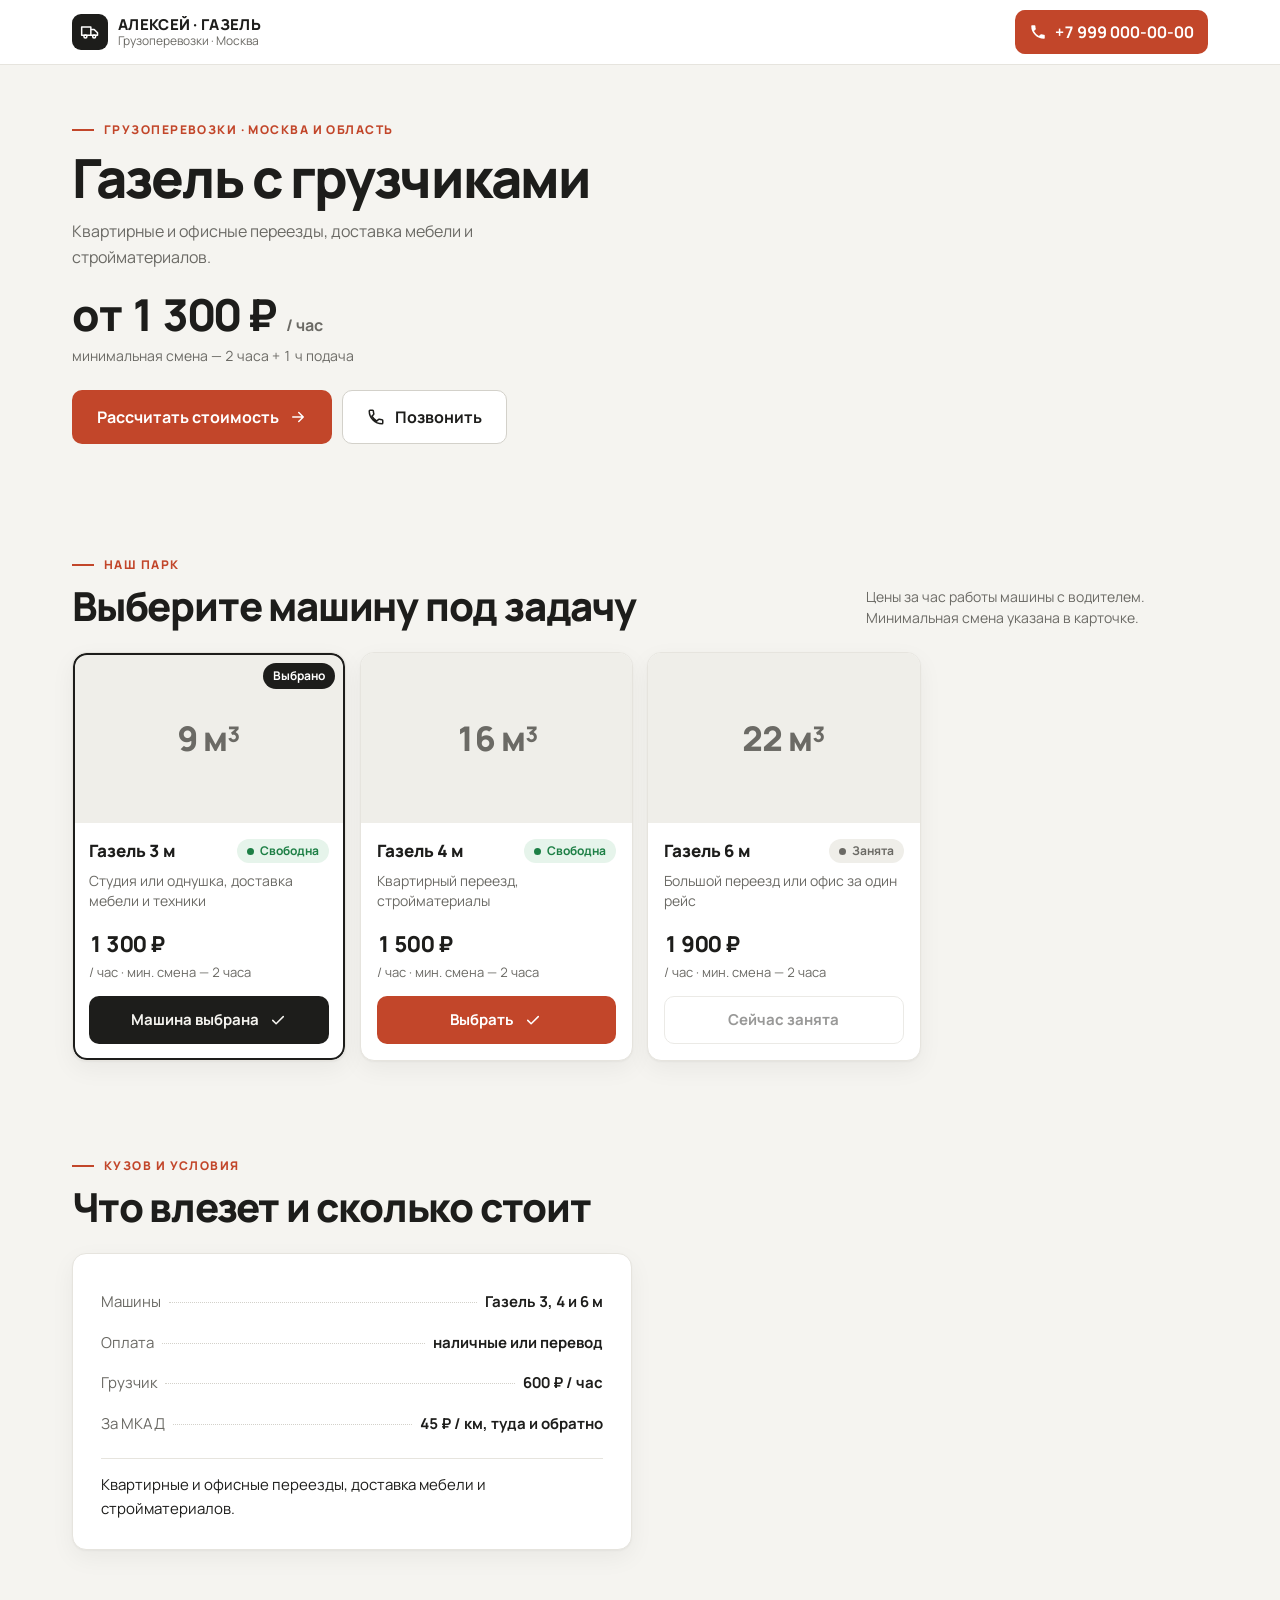
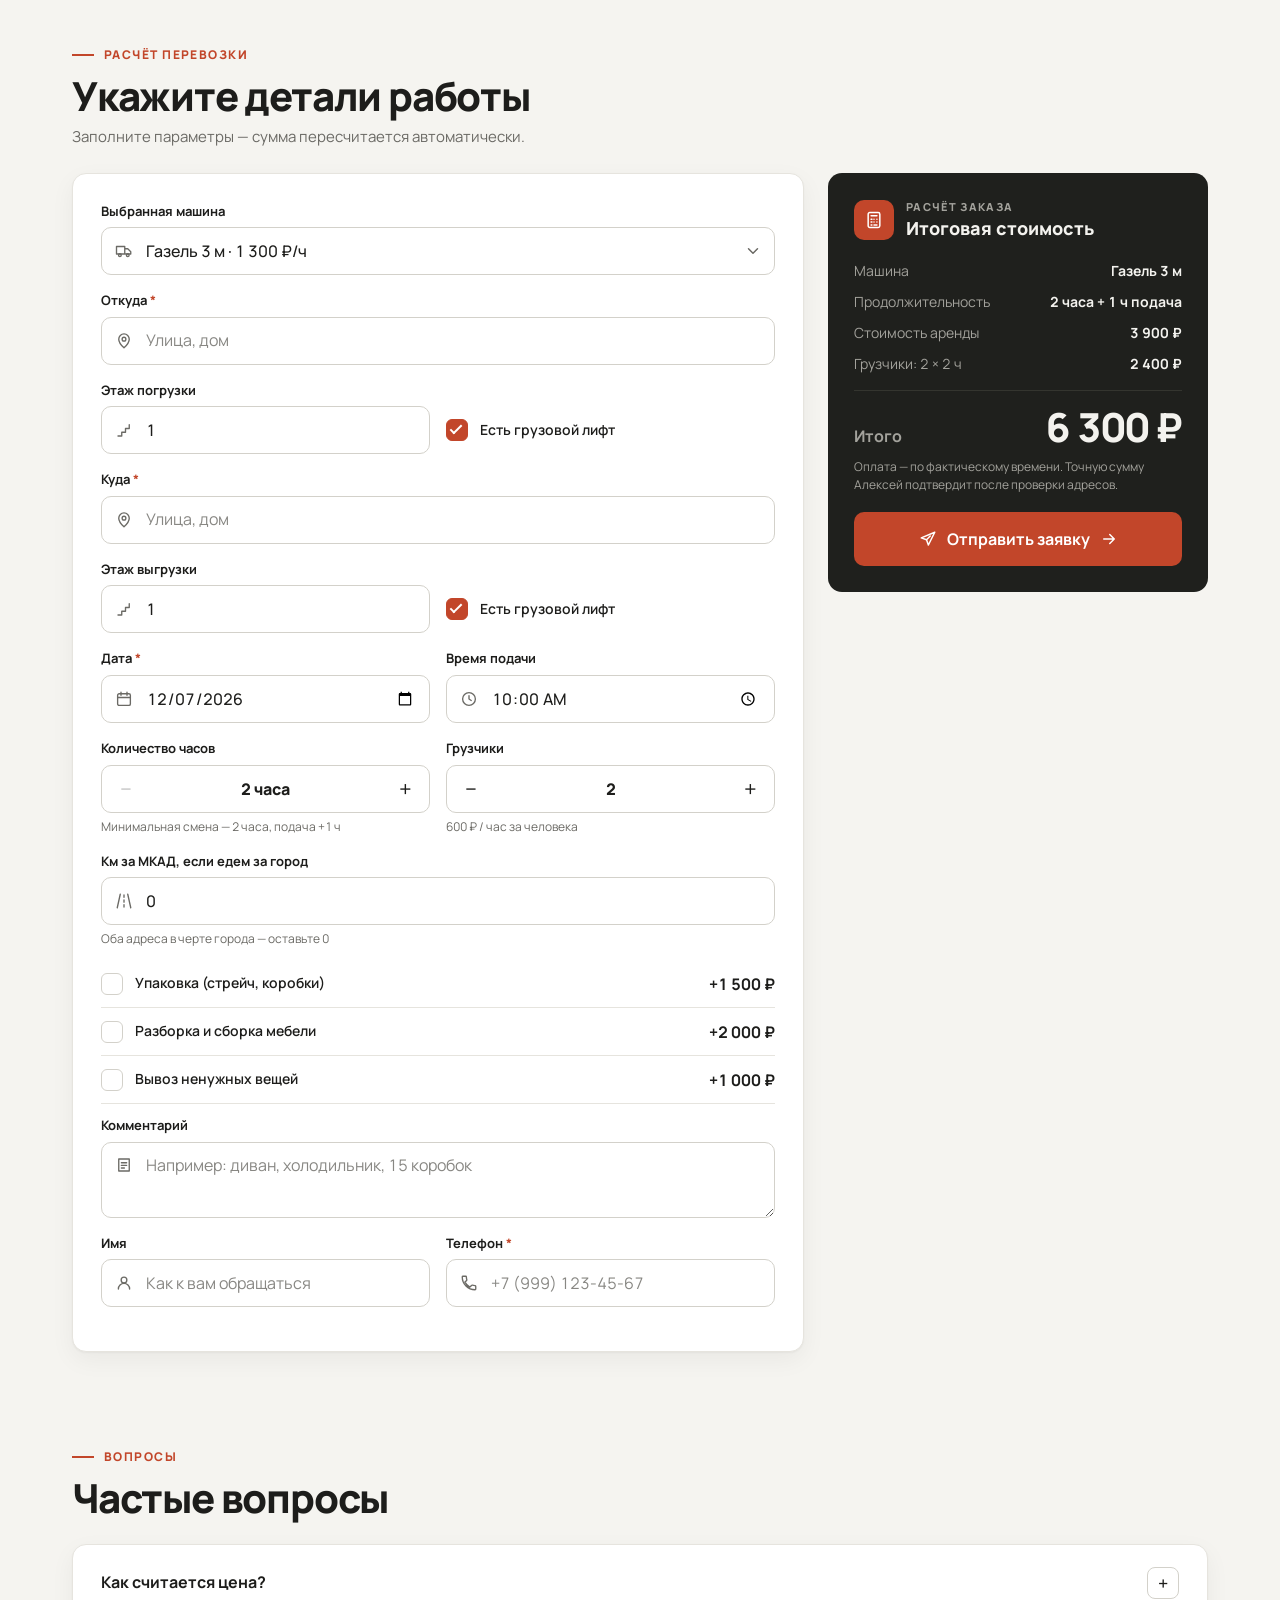
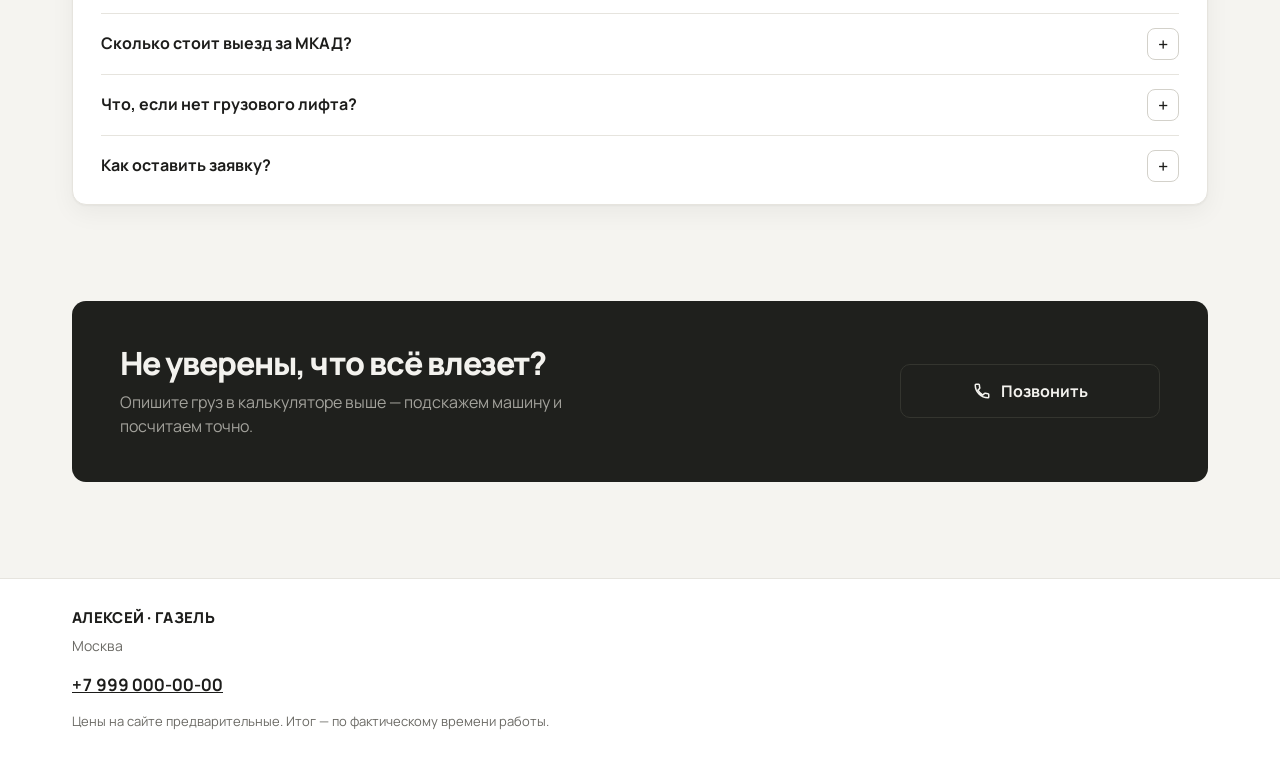
==== commit a4c3216e: "Дизайн как в видео: парк карточками, тёмный итог, окно заявки, панель владельца - Светлые карточки с" ====
--- a/index.html
+++ b/index.html
@@ -9,9 +9,9 @@
   <meta property="og:title" content="Грузоперевозки на Газели — расчёт стоимости">
   <meta property="og:description" content="Тариф за час, минимальный заказ и заявка без звонков.">
   <meta name="color-scheme" content="light dark">
-  <meta name="theme-color" content="#f4f5f2" media="(prefers-color-scheme: light)">
-  <meta name="theme-color" content="#111213" media="(prefers-color-scheme: dark)">
-  <link rel="icon" href="data:image/svg+xml,%3Csvg xmlns='http://www.w3.org/2000/svg' viewBox='0 0 64 64'%3E%3Crect width='64' height='64' rx='14' fill='%23f5b82e'/%3E%3Cpath d='M9 19h28v21H9zM37 26h10l8 8v6H37z' fill='%231b1c1e'/%3E%3Ccircle cx='20' cy='44' r='5' fill='%231b1c1e'/%3E%3Ccircle cx='46' cy='44' r='5' fill='%231b1c1e'/%3E%3C/svg%3E">
+  <meta name="theme-color" content="#f5f4f0" media="(prefers-color-scheme: light)">
+  <meta name="theme-color" content="#121311" media="(prefers-color-scheme: dark)">
+  <link rel="icon" href="data:image/svg+xml,%3Csvg xmlns='http://www.w3.org/2000/svg' viewBox='0 0 64 64'%3E%3Crect width='64' height='64' rx='14' fill='%231f201d'/%3E%3Cpath d='M9 19h28v21H9zM37 26h10l8 8v6H37z' fill='%23fff'/%3E%3Ccircle cx='20' cy='44' r='5' fill='%23c2462a'/%3E%3Ccircle cx='46' cy='44' r='5' fill='%23c2462a'/%3E%3C/svg%3E">
   <link rel="preconnect" href="https://fonts.googleapis.com">
   <link rel="preconnect" href="https://fonts.gstatic.com" crossorigin>
   <link rel="stylesheet" href="https://fonts.googleapis.com/css2?family=Manrope:wght@400;500;600;700;800&display=swap">
@@ -19,18 +19,39 @@
   <script>document.documentElement.classList.replace("no-js", "js");</script>
 </head>
 <body>
+  <svg width="0" height="0" style="position:absolute" aria-hidden="true">
+    <symbol id="i-truck" viewBox="0 0 24 24"><path d="M2 6h11v10H2zM13 9h4l4 4v3h-8"/><circle cx="6.5" cy="17.5" r="1.8"/><circle cx="17" cy="17.5" r="1.8"/></symbol>
+    <symbol id="i-pin" viewBox="0 0 24 24"><path d="M12 21s7-6.3 7-11.5A7 7 0 0 0 5 9.5C5 14.7 12 21 12 21z"/><circle cx="12" cy="9.5" r="2.5"/></symbol>
+    <symbol id="i-cal" viewBox="0 0 24 24"><rect x="3.5" y="5" width="17" height="15.5" rx="2"/><path d="M3.5 10h17M8 3v4M16 3v4"/></symbol>
+    <symbol id="i-clock" viewBox="0 0 24 24"><circle cx="12" cy="12" r="8.5"/><path d="M12 7.5V12l3 2"/></symbol>
+    <symbol id="i-road" viewBox="0 0 24 24"><path d="M7 3 3 21M17 3l4 18M12 4v3M12 10.5v3M12 17v3"/></symbol>
+    <symbol id="i-floor" viewBox="0 0 24 24"><path d="M4 20h5v-5h5v-5h5V5"/></symbol>
+    <symbol id="i-user" viewBox="0 0 24 24"><circle cx="12" cy="8" r="3.8"/><path d="M4.5 20a7.5 7.5 0 0 1 15 0"/></symbol>
+    <symbol id="i-phone" viewBox="0 0 24 24"><path d="M6.6 10.8a15.2 15.2 0 0 0 6.6 6.6l2.2-2.2a1 1 0 0 1 1-.25 11.4 11.4 0 0 0 3.6.57 1 1 0 0 1 1 1V20a1 1 0 0 1-1 1A17 17 0 0 1 3 4a1 1 0 0 1 1-1h3.5a1 1 0 0 1 1 1c0 1.25.2 2.45.57 3.6a1 1 0 0 1-.25 1z"/></symbol>
+    <symbol id="i-note" viewBox="0 0 24 24"><path d="M5 4h14v16H5zM8.5 9h7M8.5 12.5h7M8.5 16h4"/></symbol>
+    <symbol id="i-send" viewBox="0 0 24 24"><path d="M21 3 3 10.5l7 2.5 2.5 7z"/><path d="M10 13l5-5"/></symbol>
+    <symbol id="i-check" viewBox="0 0 24 24"><path d="M5 12.5l4.5 4.5L19 7.5"/></symbol>
+    <symbol id="i-calc" viewBox="0 0 24 24"><rect x="5" y="3" width="14" height="18" rx="2"/><path d="M8.5 7h7M8.5 11h1M12 11h0M15.5 11h0M8.5 14.5h1M12 14.5h0M15.5 14.5h0M8.5 18h1M12 18h3.5"/></symbol>
+    <symbol id="i-arrow" viewBox="0 0 24 24"><path d="M5 12h14M13 6l6 6-6 6"/></symbol>
+    <symbol id="i-copy" viewBox="0 0 24 24"><rect x="8" y="8" width="12" height="12" rx="2"/><path d="M16 8V5a1 1 0 0 0-1-1H5a1 1 0 0 0-1 1v10a1 1 0 0 0 1 1h3"/></symbol>
+    <symbol id="i-close" viewBox="0 0 24 24"><path d="M6 6l12 12M18 6 6 18"/></symbol>
+  </svg>
+
   <a class="skip" href="#order">К расчёту стоимости</a>
 
   <header class="top">
     <div class="wrap top__in">
       <a class="brand" href="#top">
-        <svg class="brand__mark" viewBox="0 0 32 32" aria-hidden="true"><rect width="32" height="32" rx="8"/><path d="M5 10h13v10H5zM18 13.5h5l4 4V20h-9z"/><circle cx="10" cy="21.5" r="2.6"/><circle cx="23" cy="21.5" r="2.6"/></svg>
-        <span class="brand__name" data-bind="name"></span>
+        <span class="brand__mark" aria-hidden="true"><svg><use href="#i-truck"/></svg></span>
+        <span class="brand__text">
+          <span class="brand__name" data-bind="name"></span>
+          <span class="brand__sub" data-bind="brandSub"></span>
+        </span>
       </a>
       <div class="top__right">
         <a class="top__rating" id="topRating" hidden></a>
         <a class="top__call" data-tel hidden>
-          <svg viewBox="0 0 24 24" aria-hidden="true"><path d="M6.6 10.8a15.2 15.2 0 0 0 6.6 6.6l2.2-2.2a1 1 0 0 1 1-.25 11.4 11.4 0 0 0 3.6.57 1 1 0 0 1 1 1V20a1 1 0 0 1-1 1A17 17 0 0 1 3 4a1 1 0 0 1 1-1h3.5a1 1 0 0 1 1 1c0 1.25.2 2.45.57 3.6a1 1 0 0 1-.25 1z"/></svg>
+          <svg aria-hidden="true"><use href="#i-phone"/></svg>
           <span class="top__num" data-bind="phone"></span>
         </a>
       </div>
@@ -38,55 +59,78 @@
   </header>
 
   <main id="top">
-    <!-- Карточка машины -->
-    <section class="product wrap" id="hero">
-      <div class="gallery" id="gallery" hidden>
-        <div class="gallery__frame">
-          <div class="gallery__track" id="galleryTrack" tabindex="0" role="region" aria-roledescription="галерея" aria-label="Фотографии машины"></div>
-          <span class="gallery__count" id="galleryCount" aria-hidden="true"></span>
-          <button type="button" class="gallery__nav gallery__nav--prev" id="galleryPrev" aria-label="Предыдущее фото">
-            <svg viewBox="0 0 24 24" aria-hidden="true"><path d="M15 5l-7 7 7 7"/></svg>
-          </button>
-          <button type="button" class="gallery__nav gallery__nav--next" id="galleryNext" aria-label="Следующее фото">
-            <svg viewBox="0 0 24 24" aria-hidden="true"><path d="M9 5l7 7-7 7"/></svg>
-          </button>
-        </div>
-        <div class="gallery__thumbs" id="galleryThumbs"></div>
-      </div>
-
-      <div class="buybox" data-reveal>
-        <div class="card buybox__main">
-          <h1 class="buybox__title" id="heroTitle"></h1>
+    <!-- Первый экран -->
+    <section class="hero" id="hero">
+      <div class="wrap hero__grid">
+        <div class="hero__text" data-reveal>
+          <p class="eyebrow" data-bind="heroEyebrow"></p>
+          <h1 class="hero__title" id="heroTitle"></h1>
+          <p class="hero__sub" data-bind="tagline"></p>
+
+          <div class="hero__price">
+            <strong id="heroPrice"></strong>
+            <span id="heroPriceUnit"></span>
+            <small id="heroMin"></small>
+          </div>
+
+          <ul class="perks" id="perks" hidden></ul>
+
+          <div class="hero__cta">
+            <a href="#order" class="btn btn--accent btn--lg" data-scroll>Рассчитать стоимость <svg aria-hidden="true"><use href="#i-arrow"/></svg></a>
+            <a class="btn btn--ghost btn--lg" data-tel hidden><svg aria-hidden="true"><use href="#i-phone"/></svg> Позвонить</a>
+          </div>
+
           <a class="rating" id="rating" hidden></a>
-
-          <div class="price">
-            <p class="price__main"><strong id="heroPrice"></strong><span id="heroPriceUnit"></span></p>
-            <p class="price__min" id="heroMin"></p>
-          </div>
-
-          <ul class="perks" id="perks" hidden></ul>
-          <p class="loc" id="location" hidden></p>
-
-          <div class="buybox__cta">
-            <a href="#order" class="btn btn--accent btn--lg" data-scroll>Рассчитать стоимость</a>
-            <a class="btn btn--soft btn--lg" data-tel hidden>Позвонить</a>
-          </div>
-        </div>
-
-        <div class="card seller" id="seller" hidden>
-          <span class="seller__ava" id="sellerAva" aria-hidden="true"></span>
-          <div class="seller__info">
-            <p class="seller__name" id="sellerName"></p>
-            <p class="seller__note" id="sellerNote"></p>
-          </div>
-        </div>
-      </div>
-    </section>
-
-    <!-- Кузов и характеристики -->
+        </div>
+
+        <div class="gallery card" id="gallery" data-reveal hidden>
+          <div class="gallery__frame">
+            <div class="gallery__track" id="galleryTrack" tabindex="0" role="region" aria-roledescription="галерея" aria-label="Фотографии машины"></div>
+            <span class="gallery__count" id="galleryCount" aria-hidden="true"></span>
+            <button type="button" class="gallery__nav gallery__nav--prev" id="galleryPrev" aria-label="Предыдущее фото">
+              <svg viewBox="0 0 24 24" aria-hidden="true"><path d="M15 5l-7 7 7 7"/></svg>
+            </button>
+            <button type="button" class="gallery__nav gallery__nav--next" id="galleryNext" aria-label="Следующее фото">
+              <svg viewBox="0 0 24 24" aria-hidden="true"><path d="M9 5l7 7-7 7"/></svg>
+            </button>
+          </div>
+          <div class="gallery__foot">
+            <div class="gallery__thumbs" id="galleryThumbs"></div>
+            <div class="seller" id="seller" hidden>
+              <span class="seller__ava" id="sellerAva" aria-hidden="true"></span>
+              <span class="seller__info">
+                <span class="seller__name" id="sellerName"></span>
+                <span class="seller__note" id="sellerNote"></span>
+              </span>
+            </div>
+          </div>
+        </div>
+      </div>
+    </section>
+
+    <!-- Парк -->
+    <section class="section" id="fleet" aria-labelledby="fleetTitle">
+      <div class="wrap">
+        <div class="sec-head" data-reveal>
+          <div>
+            <p class="eyebrow">Наш парк</p>
+            <h2 class="sec-title" id="fleetTitle">Выберите машину под задачу</h2>
+          </div>
+          <p class="sec-aside" id="fleetAside"></p>
+        </div>
+        <div class="fleet" id="vehicleChoice" role="radiogroup" aria-label="Выбор машины"></div>
+      </div>
+    </section>
+
+    <!-- Кузов и условия -->
     <section class="section" id="specs" aria-labelledby="specsTitle">
       <div class="wrap">
-        <h2 class="sec-title" id="specsTitle" data-reveal>Кузов и условия</h2>
+        <div class="sec-head" data-reveal>
+          <div>
+            <p class="eyebrow">Кузов и условия</p>
+            <h2 class="sec-title" id="specsTitle">Что влезет и сколько стоит</h2>
+          </div>
+        </div>
         <div class="specs">
           <div class="card body-card" id="bodyCard" data-reveal hidden>
             <svg class="body-svg" id="bodySvg" viewBox="0 0 360 178" role="img" aria-labelledby="bodySvgTitle">
@@ -125,7 +169,10 @@
     <section class="section" id="reviews" aria-labelledby="reviewsTitle" hidden>
       <div class="wrap">
         <div class="sec-head" data-reveal>
-          <h2 class="sec-title" id="reviewsTitle">Отзывы</h2>
+          <div>
+            <p class="eyebrow">Отзывы</p>
+            <h2 class="sec-title" id="reviewsTitle">Что пишут клиенты</h2>
+          </div>
           <a class="sec-link" id="reviewsLink" target="_blank" rel="noopener" hidden>Все отзывы на Авито →</a>
         </div>
         <ul class="reviews__list" id="reviewsList"></ul>
@@ -135,142 +182,158 @@
     <!-- Калькулятор -->
     <section class="section" id="order" aria-labelledby="orderTitle">
       <div class="wrap">
-        <div class="sec-head sec-head--stack" data-reveal>
-          <h2 class="sec-title" id="orderTitle">Расчёт стоимости</h2>
-          <p class="sec-sub">Цена считается сразу, без звонка. Готовая заявка уходит в мессенджер.</p>
+        <div class="sec-head" data-reveal>
+          <div>
+            <p class="eyebrow">Расчёт перевозки</p>
+            <h2 class="sec-title" id="orderTitle">Укажите детали работы</h2>
+            <p class="sec-sub">Заполните параметры — сумма пересчитается автоматически.</p>
+          </div>
         </div>
 
         <form class="order" id="orderForm" novalidate>
-          <div class="order__fields">
-
-            <fieldset class="card group" data-reveal>
-              <legend class="group__title">Машина</legend>
-              <div class="vehicles" id="vehicleChoice" role="radiogroup" aria-label="Выбор машины"></div>
-            </fieldset>
-
-            <fieldset class="card group" data-reveal>
-              <legend class="group__title">Маршрут</legend>
-              <div class="route">
-                <div class="route__stop route__stop--from">
-                  <div class="field" data-field="from">
-                    <label for="from">Откуда <i aria-hidden="true">*</i></label>
-                    <input id="from" name="from" type="text" placeholder="Улица, дом" autocomplete="street-address" required>
-                  </div>
-                  <div class="addr-extra">
-                    <div class="field field--floor">
-                      <label for="floorFrom">Этаж</label>
-                      <input id="floorFrom" name="floorFrom" type="number" inputmode="numeric" min="1" max="40" value="1" data-num>
-                    </div>
-                    <label class="check">
-                      <input name="liftFrom" type="checkbox" checked>
-                      <span class="check__box" aria-hidden="true"></span>
-                      <span class="check__text">Есть грузовой лифт</span>
-                    </label>
-                  </div>
-                </div>
-
-                <div class="route__stop route__stop--to">
-                  <div class="field" data-field="to">
-                    <label for="to">Куда <i aria-hidden="true">*</i></label>
-                    <input id="to" name="to" type="text" placeholder="Улица, дом" autocomplete="off" required>
-                  </div>
-                  <div class="addr-extra">
-                    <div class="field field--floor">
-                      <label for="floorTo">Этаж</label>
-                      <input id="floorTo" name="floorTo" type="number" inputmode="numeric" min="1" max="40" value="1" data-num>
-                    </div>
-                    <label class="check">
-                      <input name="liftTo" type="checkbox" checked>
-                      <span class="check__box" aria-hidden="true"></span>
-                      <span class="check__text">Есть грузовой лифт</span>
-                    </label>
-                  </div>
-                </div>
-              </div>
-
+          <div class="card order__fields" data-reveal>
+            <div class="grid2">
+              <div class="field field--full">
+                <label for="vehicleSelect">Выбранная машина</label>
+                <div class="control">
+                  <svg class="control__icon" aria-hidden="true"><use href="#i-truck"/></svg>
+                  <select id="vehicleSelect" name="vehicleSelect"></select>
+                </div>
+              </div>
+
+              <div class="field field--full" data-field="from">
+                <label for="from">Откуда <i aria-hidden="true">*</i></label>
+                <div class="control">
+                  <svg class="control__icon" aria-hidden="true"><use href="#i-pin"/></svg>
+                  <input id="from" name="from" type="text" placeholder="Улица, дом" autocomplete="street-address" required>
+                </div>
+              </div>
               <div class="field">
-                <label for="outsideKm" data-bind="outsideLabel"></label>
-                <input id="outsideKm" name="outsideKm" type="number" inputmode="numeric" min="0" max="500" value="0" data-num>
-                <small class="field__hint">Оба адреса в черте города — оставьте 0</small>
-              </div>
-            </fieldset>
-
-            <fieldset class="card group" data-reveal>
-              <legend class="group__title">Время и грузчики</legend>
-              <div class="pair">
-                <div class="field" data-field="date">
-                  <label for="date">Дата <i aria-hidden="true">*</i></label>
+                <label for="floorFrom">Этаж погрузки</label>
+                <div class="control">
+                  <svg class="control__icon" aria-hidden="true"><use href="#i-floor"/></svg>
+                  <input id="floorFrom" name="floorFrom" type="number" inputmode="numeric" min="1" max="40" value="1" data-num>
+                </div>
+              </div>
+              <label class="check check--field">
+                <input name="liftFrom" type="checkbox" checked>
+                <span class="check__box" aria-hidden="true"></span>
+                <span class="check__text">Есть грузовой лифт</span>
+              </label>
+
+              <div class="field field--full" data-field="to">
+                <label for="to">Куда <i aria-hidden="true">*</i></label>
+                <div class="control">
+                  <svg class="control__icon" aria-hidden="true"><use href="#i-pin"/></svg>
+                  <input id="to" name="to" type="text" placeholder="Улица, дом" autocomplete="off" required>
+                </div>
+              </div>
+              <div class="field">
+                <label for="floorTo">Этаж выгрузки</label>
+                <div class="control">
+                  <svg class="control__icon" aria-hidden="true"><use href="#i-floor"/></svg>
+                  <input id="floorTo" name="floorTo" type="number" inputmode="numeric" min="1" max="40" value="1" data-num>
+                </div>
+              </div>
+              <label class="check check--field">
+                <input name="liftTo" type="checkbox" checked>
+                <span class="check__box" aria-hidden="true"></span>
+                <span class="check__text">Есть грузовой лифт</span>
+              </label>
+
+              <div class="field" data-field="date">
+                <label for="date">Дата <i aria-hidden="true">*</i></label>
+                <div class="control">
+                  <svg class="control__icon" aria-hidden="true"><use href="#i-cal"/></svg>
                   <input id="date" name="date" type="date" required>
                 </div>
-                <div class="field">
-                  <label for="time">Время подачи</label>
+              </div>
+              <div class="field">
+                <label for="time">Время подачи</label>
+                <div class="control">
+                  <svg class="control__icon" aria-hidden="true"><use href="#i-clock"/></svg>
                   <input id="time" name="time" type="time" value="10:00" step="1800">
                 </div>
               </div>
 
-              <div class="stepper" data-stepper="hours">
-                <span class="stepper__label" id="hoursLabel">Часов работы <small id="hoursHint"></small></span>
-                <div class="stepper__ctrl">
+              <div class="field">
+                <span class="field__label" id="hoursLabel">Количество часов</span>
+                <div class="stepper" data-stepper="hours">
                   <button type="button" class="stepper__btn" data-step="-1" aria-label="Меньше часов">−</button>
                   <output class="stepper__val" id="hoursVal" aria-labelledby="hoursLabel" aria-live="polite"></output>
                   <button type="button" class="stepper__btn" data-step="1" aria-label="Больше часов">+</button>
                 </div>
-              </div>
-
-              <div class="stepper" data-stepper="movers">
-                <span class="stepper__label" id="moversLabel">Грузчиков <small id="moverRate"></small></span>
-                <div class="stepper__ctrl">
+                <small class="field__hint" id="hoursHint"></small>
+              </div>
+              <div class="field" id="moversField">
+                <span class="field__label" id="moversLabel">Грузчики</span>
+                <div class="stepper" data-stepper="movers">
                   <button type="button" class="stepper__btn" data-step="-1" aria-label="Меньше грузчиков">−</button>
                   <output class="stepper__val" id="moversVal" aria-labelledby="moversLabel" aria-live="polite"></output>
                   <button type="button" class="stepper__btn" data-step="1" aria-label="Больше грузчиков">+</button>
                 </div>
-              </div>
-            </fieldset>
-
-            <fieldset class="card group" data-reveal>
-              <legend class="group__title">Груз</legend>
-              <div class="field" id="cargoField" hidden>
+                <small class="field__hint" id="moverRate"></small>
+              </div>
+
+              <div class="field field--full">
+                <label for="outsideKm" data-bind="outsideLabel"></label>
+                <div class="control">
+                  <svg class="control__icon" aria-hidden="true"><use href="#i-road"/></svg>
+                  <input id="outsideKm" name="outsideKm" type="number" inputmode="numeric" min="0" max="500" value="0" data-num>
+                </div>
+                <small class="field__hint">Оба адреса в черте города — оставьте 0</small>
+              </div>
+
+              <div class="field field--full" id="cargoField" hidden>
                 <span class="field__label">Что везём</span>
                 <div class="chips" id="cargoList"></div>
               </div>
-              <div class="extras" id="extrasList"></div>
+              <div class="extras field--full" id="extrasList"></div>
+
+              <div class="field field--full">
+                <label for="comment">Комментарий</label>
+                <div class="control control--area">
+                  <svg class="control__icon" aria-hidden="true"><use href="#i-note"/></svg>
+                  <textarea id="comment" name="comment" rows="2" placeholder="Например: диван, холодильник, 15 коробок"></textarea>
+                </div>
+              </div>
+
               <div class="field">
-                <label for="comment">Подробности</label>
-                <textarea id="comment" name="comment" rows="3" placeholder="Например: диван, холодильник, 15 коробок"></textarea>
-              </div>
-            </fieldset>
-
-            <fieldset class="card group" data-reveal>
-              <legend class="group__title">Контакты</legend>
-              <div class="pair pair--wide">
-                <div class="field">
-                  <label for="clientName">Имя</label>
+                <label for="clientName">Имя</label>
+                <div class="control">
+                  <svg class="control__icon" aria-hidden="true"><use href="#i-user"/></svg>
                   <input id="clientName" name="clientName" type="text" autocomplete="given-name" placeholder="Как к вам обращаться">
                 </div>
-                <div class="field" data-field="clientPhone">
-                  <label for="clientPhone">Телефон <i aria-hidden="true">*</i></label>
+              </div>
+              <div class="field" data-field="clientPhone">
+                <label for="clientPhone">Телефон <i aria-hidden="true">*</i></label>
+                <div class="control">
+                  <svg class="control__icon" aria-hidden="true"><use href="#i-phone"/></svg>
                   <input id="clientPhone" name="clientPhone" type="tel" inputmode="tel" autocomplete="tel" placeholder="+7 (999) 123-45-67" maxlength="18" required>
                 </div>
               </div>
-            </fieldset>
+            </div>
           </div>
 
           <aside class="summary" id="estimate" aria-labelledby="estimateTitle">
             <div class="summary__in">
-              <h2 class="summary__title" id="estimateTitle">Ваш расчёт</h2>
+              <div class="summary__head">
+                <span class="summary__icon" aria-hidden="true"><svg><use href="#i-calc"/></svg></span>
+                <div>
+                  <p class="summary__eyebrow">Расчёт заказа</p>
+                  <h2 class="summary__title" id="estimateTitle">Итоговая стоимость</h2>
+                </div>
+              </div>
               <ul class="summary__lines" id="estimateLines"></ul>
               <p class="summary__total">
-                <span>Примерно</span>
+                <span>Итого</span>
                 <strong id="estimateTotal" aria-live="polite"></strong>
               </p>
               <p class="summary__note" id="estimateNote"></p>
               <div class="form-error" id="formError" role="alert" hidden></div>
-              <div class="send" id="sendButtons"></div>
-              <button type="button" class="btn btn--line btn--block" id="copyBtn">Скопировать заявку</button>
-              <div class="manual-copy" id="manualCopy" hidden>
-                <label for="manualCopyText">Скопируйте текст заявки вручную</label>
-                <textarea id="manualCopyText" rows="8" readonly></textarea>
-              </div>
+              <button type="button" class="btn btn--accent btn--block btn--lg" id="sendBtn">
+                <svg aria-hidden="true"><use href="#i-send"/></svg> <span id="sendBtnText">Отправить заявку</span> <svg aria-hidden="true"><use href="#i-arrow"/></svg>
+              </button>
             </div>
           </aside>
         </form>
@@ -280,7 +343,12 @@
     <!-- Вопросы -->
     <section class="section" id="faq" aria-labelledby="faqTitle">
       <div class="wrap">
-        <h2 class="sec-title" id="faqTitle" data-reveal>Частые вопросы</h2>
+        <div class="sec-head" data-reveal>
+          <div>
+            <p class="eyebrow">Вопросы</p>
+            <h2 class="sec-title" id="faqTitle">Частые вопросы</h2>
+          </div>
+        </div>
         <div class="card faq" id="faqList" data-reveal></div>
       </div>
     </section>
@@ -289,7 +357,7 @@
     <section class="section section--last">
       <div class="wrap">
         <div class="final" data-reveal>
-          <div class="final__text">
+          <div>
             <h2 class="final__title">Не уверены, что всё влезет?</h2>
             <p class="final__sub" id="finalSub"></p>
           </div>
@@ -310,12 +378,39 @@
 
   <div class="bar" id="bar">
     <div class="bar__sum">
-      <small>Примерно</small>
+      <small>Итого примерно</small>
       <strong id="barTotal"></strong>
     </div>
     <a href="#estimate" class="btn btn--accent" data-scroll>Оформить</a>
   </div>
 
+  <!-- Предпросмотр заявки -->
+  <div class="modal" id="modal" hidden>
+    <div class="modal__backdrop" data-close></div>
+    <div class="modal__box" role="dialog" aria-modal="true" aria-labelledby="modalTitle">
+      <div class="modal__head">
+        <span class="modal__app" id="modalAppIcon" aria-hidden="true"><svg><use href="#i-send"/></svg></span>
+        <div class="modal__titles">
+          <p class="modal__title" id="modalTitle">Заявка</p>
+          <p class="modal__sub" id="modalSub"></p>
+        </div>
+        <button type="button" class="modal__close" data-close aria-label="Закрыть"><svg aria-hidden="true"><use href="#i-close"/></svg></button>
+      </div>
+      <div class="modal__chat">
+        <div class="bubble">
+          <pre class="bubble__text" id="modalText"></pre>
+          <span class="bubble__time">сейчас ✓✓</span>
+        </div>
+      </div>
+      <p class="modal__hint" id="modalHint"></p>
+      <div class="modal__actions" id="modalActions"></div>
+      <div class="manual-copy" id="manualCopy" hidden>
+        <label for="manualCopyText">Скопируйте текст вручную</label>
+        <textarea id="manualCopyText" rows="6" readonly></textarea>
+      </div>
+    </div>
+  </div>
+
   <div class="toast" id="toast" role="status" aria-live="polite"></div>
 
   <script src="config.js"></script>
--- a/styles.css
+++ b/styles.css
@@ -4,28 +4,34 @@
 :root {
   --font: "Manrope", -apple-system, BlinkMacSystemFont, "Segoe UI", Roboto, Arial, sans-serif;
 
-  --bg: #f4f5f2;           /* фон страницы */
-  --card: #ffffff;         /* карточки */
-  --field: #f6f7f4;        /* поля ввода */
-  --ink: #1b1c1e;
-  --muted: #5e6166;
-  --line: #e6e7e3;
-  --line-strong: #cfd1cb;
-
-  --accent: #f5b82e;       /* тёплый жёлтый, тёмный текст на нём */
-  --on-accent: #1b1c1e;
-  --accent-soft: #fdf3d8;
-  --soft-btn: #ecedea;
-
-  --ok: #1f8a4c;
-  --ok-soft: #e8f6ee;
-  --bad: #c3281c;
-  --bad-soft: #fdeceb;
-  --focus: #1b1c1e;
-
-  --r-card: 20px;
-  --r: 12px;
-  --header-h: 60px;
+  --bg: #f5f4f0;
+  --card: #ffffff;
+  --ink: #1d1d1b;
+  --muted: #6b6a65;
+  --line: #e6e4de;
+  --line-strong: #d3d1ca;
+  --field: #ffffff;
+
+  --accent: #c2462a;       /* кирпично-рыжий, белый текст на нём */
+  --accent-hover: #ad3d24;
+  --on-accent: #ffffff;
+  --accent-soft: #f8e7e2;
+
+  --dark: #1f201d;         /* тёмный блок расчёта */
+  --on-dark: #f3f2ee;
+  --dark-muted: #a3a29c;
+  --dark-line: #34352f;
+
+  --ok: #1d7f45;  --ok-soft: #e6f4eb;
+  --warn: #9a6200; --warn-soft: #fcf1d9;
+  --off: #6b6a65; --off-soft: #efeee9;
+  --bad: #c3281c; --bad-soft: #fdeceb;
+  --focus: #c2462a;
+
+  --r-card: 14px;
+  --r: 10px;
+  --shadow: 0 1px 2px rgba(29, 29, 27, .04), 0 8px 24px rgba(29, 29, 27, .05);
+  --header-h: 64px;
   --bar-h: 72px;
   --ease: cubic-bezier(.2, .7, .2, 1);
 
@@ -34,20 +40,24 @@
 
 @media (prefers-color-scheme: dark) {
   :root {
-    --bg: #111213;
-    --card: #1a1b1d;
-    --field: #222326;
-    --ink: #f1f1ee;
-    --muted: #a2a5aa;
-    --line: #2a2c30;
-    --line-strong: #3d4045;
-    --accent-soft: #2e2716;
-    --soft-btn: #2a2c30;
-    --ok: #5ccf8a;
-    --ok-soft: #16281e;
-    --bad: #ff7a6e;
-    --bad-soft: #2c1918;
-    --focus: #f5b82e;
+    --bg: #121311;
+    --card: #1b1c19;
+    --ink: #f1f0ec;
+    --muted: #a3a29c;
+    --line: #2b2c28;
+    --line-strong: #3b3c37;
+    --field: #22231f;
+    --accent: #c9502f;
+    --accent-hover: #d65d3b;
+    --accent-soft: #3a211a;
+    --dark: #1b1c19;
+    --dark-line: #34352f;
+    --ok: #5fcf8b;  --ok-soft: #17291e;
+    --warn: #f0b84a; --warn-soft: #2e2512;
+    --off: #a3a29c; --off-soft: #262722;
+    --bad: #ff7a6e; --bad-soft: #2c1918;
+    --focus: #e3714f;
+    --shadow: none;
     color-scheme: dark;
   }
 }
@@ -57,148 +67,140 @@
    ============================================================ */
 *, *::before, *::after { box-sizing: border-box; }
 
-html {
-  -webkit-text-size-adjust: 100%;
-  text-size-adjust: 100%;
-  scroll-padding-top: calc(var(--header-h) + 12px);
-}
-@media (prefers-reduced-motion: no-preference) {
-  html { scroll-behavior: smooth; }
-}
+html { -webkit-text-size-adjust: 100%; text-size-adjust: 100%; scroll-padding-top: calc(var(--header-h) + 12px); }
+@media (prefers-reduced-motion: no-preference) { html { scroll-behavior: smooth; } }
 
 body {
-  margin: 0;
-  min-height: 100dvh;
-  font-family: var(--font);
-  font-size: 16px;
-  line-height: 1.5;
-  color: var(--ink);
-  background: var(--bg);
+  margin: 0; min-height: 100dvh;
+  font-family: var(--font); font-size: 16px; line-height: 1.5;
+  color: var(--ink); background: var(--bg);
   overflow-x: clip;
   padding-bottom: calc(var(--bar-h) + env(safe-area-inset-bottom));
   font-variant-numeric: tabular-nums;
 }
-@media (min-width: 1024px) {
-  body { padding-bottom: 0; }
-}
+@media (min-width: 1024px) { body { padding-bottom: 0; } }
+body.is-modal { overflow: hidden; }
 
 img, svg { display: block; max-width: 100%; }
 a { color: inherit; }
-h1, h2, h3, p, figure { margin: 0; }
+h1, h2, h3, p, figure, pre { margin: 0; }
 button, input, textarea, select { font: inherit; color: inherit; }
 [hidden] { display: none !important; }
 
 .wrap {
-  width: 100%;
-  max-width: 1200px;
-  margin: 0 auto;
+  width: 100%; max-width: 1200px; margin: 0 auto;
   padding-left: max(16px, env(safe-area-inset-left));
   padding-right: max(16px, env(safe-area-inset-right));
 }
-@media (min-width: 768px) {
-  .wrap { padding-left: max(32px, env(safe-area-inset-left)); padding-right: max(32px, env(safe-area-inset-right)); }
-}
-
-.card { background: var(--card); border: 1px solid var(--line); border-radius: var(--r-card); }
-
-.skip {
-  position: absolute; left: 16px; top: -100px; z-index: 100;
-  padding: 10px 14px; border-radius: var(--r);
-  background: var(--ink); color: var(--bg); text-decoration: none;
-}
+@media (min-width: 768px) { .wrap { padding-left: max(32px, env(safe-area-inset-left)); padding-right: max(32px, env(safe-area-inset-right)); } }
+
+.card { background: var(--card); border: 1px solid var(--line); border-radius: var(--r-card); box-shadow: var(--shadow); }
+
+.skip { position: absolute; left: 16px; top: -100px; z-index: 100; padding: 10px 14px; border-radius: var(--r); background: var(--ink); color: var(--bg); text-decoration: none; }
 .skip:focus { top: 8px; }
-
 :focus-visible { outline: 3px solid var(--focus); outline-offset: 2px; }
 
+/* Надпись над заголовком: «— НАШ ПАРК» */
+.eyebrow {
+  display: flex; align-items: center; gap: 10px; margin-bottom: 10px;
+  color: var(--accent); font-size: 12px; font-weight: 800; letter-spacing: .12em; text-transform: uppercase;
+}
+.eyebrow::before { content: ""; width: 22px; height: 2px; background: currentColor; flex: none; }
+@media (prefers-color-scheme: dark) { .eyebrow { color: var(--focus); } }
+
 /* ============================================================
    Кнопки
    ============================================================ */
 .btn {
-  display: inline-flex; align-items: center; justify-content: center; gap: 8px;
-  min-height: 50px; padding: 0 22px; max-width: 100%;
+  display: inline-flex; align-items: center; justify-content: center; gap: 10px;
+  min-height: 48px; padding: 0 20px; max-width: 100%;
   border: 1.5px solid transparent; border-radius: var(--r);
-  font-weight: 700; font-size: 16px; line-height: 1.2; text-align: center; text-decoration: none;
+  font-weight: 700; font-size: 15px; line-height: 1.2; text-align: center; text-decoration: none;
   cursor: pointer; -webkit-tap-highlight-color: transparent;
   transition: transform .2s var(--ease), opacity .2s var(--ease);
 }
+.btn svg { width: 18px; height: 18px; flex: none; fill: none; stroke: currentColor; stroke-width: 2; stroke-linecap: round; stroke-linejoin: round; }
 .btn:active { transform: scale(.98); }
-@media (hover: hover) {
-  .btn:hover { transform: translateY(-1px); }
-  .btn:active { transform: scale(.98); }
-}
+@media (hover: hover) { .btn:hover { transform: translateY(-1px); } .btn:active { transform: scale(.98); } }
 .btn--accent { background: var(--accent); color: var(--on-accent); }
-.btn--soft { background: var(--soft-btn); color: var(--ink); }
-.btn--line { background: transparent; border-color: var(--line-strong); color: var(--ink); }
-.btn--lg { min-height: 54px; font-size: 17px; }
+.btn--dark { background: var(--ink); color: var(--bg); }
+.btn--ghost { background: var(--card); border-color: var(--line-strong); color: var(--ink); }
+.btn--lg { min-height: 54px; font-size: 16px; padding: 0 24px; }
 .btn--block { width: 100%; }
+.btn:disabled { opacity: .45; cursor: default; transform: none; }
 
 /* ============================================================
    Шапка
    ============================================================ */
-.top {
-  position: sticky; top: 0; z-index: 20;
-  background: var(--bg);
-  border-bottom: 1px solid var(--line);
-  padding-top: env(safe-area-inset-top);
-}
+.top { position: sticky; top: 0; z-index: 20; background: var(--card); border-bottom: 1px solid var(--line); padding-top: env(safe-area-inset-top); }
 .top__in { display: flex; align-items: center; justify-content: space-between; gap: 12px; height: var(--header-h); }
 .brand { display: flex; align-items: center; gap: 10px; min-width: 0; min-height: 44px; text-decoration: none; }
-.brand__mark { width: 32px; height: 32px; flex: none; }
-.brand__mark rect { fill: var(--accent); }
-.brand__mark path, .brand__mark circle { fill: var(--on-accent); }
-.brand__name { font-weight: 800; font-size: 17px; letter-spacing: -.01em; white-space: nowrap; overflow: hidden; text-overflow: ellipsis; }
+.brand__mark { flex: none; width: 36px; height: 36px; border-radius: 9px; background: var(--ink); color: var(--card); display: grid; place-items: center; }
+.brand__mark svg { width: 20px; height: 20px; fill: none; stroke: currentColor; stroke-width: 1.8; stroke-linejoin: round; }
+.brand__text { display: grid; min-width: 0; line-height: 1.2; }
+.brand__name { font-weight: 800; font-size: 15px; letter-spacing: .02em; text-transform: uppercase; white-space: nowrap; overflow: hidden; text-overflow: ellipsis; }
+.brand__sub { font-size: 12px; color: var(--muted); white-space: nowrap; overflow: hidden; text-overflow: ellipsis; }
 .top__right { display: flex; align-items: center; gap: 8px; flex: none; }
 .top__rating {
   display: inline-flex; align-items: center; gap: 6px; min-height: 44px; padding: 0 12px;
-  border: 1px solid var(--line); border-radius: 999px; background: var(--card);
-  font-size: 14px; font-weight: 700; text-decoration: none; white-space: nowrap;
-}
-.top__rating svg { width: 15px; height: 15px; fill: var(--accent); }
+  border: 1px solid var(--line-strong); border-radius: var(--r); font-size: 14px; font-weight: 700; text-decoration: none; white-space: nowrap;
+}
+.top__rating svg { width: 15px; height: 15px; fill: #f2b01e; }
 .top__rating small { font-weight: 500; color: var(--muted); font-size: 13px; }
-@media (max-width: 400px) { .top__rating small { display: none; } }
+@media (max-width: 420px) { .top__rating small { display: none; } }
 .top__call {
   display: inline-flex; align-items: center; justify-content: center; gap: 8px; flex: none;
-  min-width: 44px; min-height: 44px; padding: 0 14px;
-  background: var(--accent); color: var(--on-accent); border-radius: var(--r);
-  font-weight: 700; text-decoration: none; white-space: nowrap;
-  transition: transform .2s var(--ease);
-}
-.top__call:active { transform: scale(.96); }
+  min-width: 44px; min-height: 44px; padding: 0 14px; border-radius: var(--r);
+  background: var(--accent); color: var(--on-accent); font-weight: 700; text-decoration: none; white-space: nowrap;
+}
 .top__call svg { width: 18px; height: 18px; fill: currentColor; }
 .top__num { display: none; }
 @media (min-width: 640px) { .top__num { display: inline; } }
 @media (max-width: 639px) { .top__call { padding: 0; width: 44px; } }
 
 /* ============================================================
-   Карточка машины
-   ============================================================ */
-.product { display: grid; gap: 16px; padding-top: 16px; padding-bottom: 8px; }
-.product > * { min-width: 0; }
-@media (min-width: 1024px) {
-  .product { grid-template-columns: minmax(0, 1.2fr) minmax(0, 1fr); gap: 32px; padding-top: 32px; align-items: start; }
-  .product .gallery { position: sticky; top: calc(var(--header-h) + 24px); }
-  .product:has(.gallery[hidden]) { grid-template-columns: minmax(0, 720px); }
-}
+   Первый экран
+   ============================================================ */
+.hero { padding: 28px 0 8px; }
+@media (min-width: 1024px) { .hero { padding: 56px 0 16px; } }
+.hero__grid { display: grid; gap: 24px; }
+.hero__grid > * { min-width: 0; }
+@media (min-width: 1024px) { .hero__grid { grid-template-columns: minmax(0, 1fr) minmax(0, 1.05fr); gap: 48px; align-items: center; } }
+
+.hero__title { font-size: clamp(32px, 8.6vw, 54px); line-height: 1.04; font-weight: 800; letter-spacing: -.035em; overflow-wrap: anywhere; }
+.hero__sub { margin-top: 14px; color: var(--muted); font-size: 16px; line-height: 1.6; max-width: 52ch; overflow-wrap: anywhere; }
+
+.hero__price { display: flex; flex-wrap: wrap; align-items: baseline; gap: 2px 10px; margin-top: 22px; }
+.hero__price strong { font-size: clamp(34px, 9vw, 44px); font-weight: 800; letter-spacing: -.03em; line-height: 1; white-space: nowrap; }
+.hero__price span { font-size: 16px; font-weight: 700; color: var(--muted); }
+.hero__price small { flex-basis: 100%; margin-top: 6px; color: var(--muted); font-size: 14px; }
+
+.perks { list-style: none; margin: 18px 0 0; padding: 0; display: grid; gap: 8px; }
+.perks li { display: flex; gap: 10px; align-items: flex-start; font-size: 15px; font-weight: 600; line-height: 1.4; overflow-wrap: anywhere; }
+.perks svg { flex: none; width: 20px; height: 20px; padding: 3px; border-radius: 50%; background: var(--ok-soft); fill: none; stroke: var(--ok); stroke-width: 3; stroke-linecap: round; stroke-linejoin: round; }
+
+.hero__cta { display: grid; gap: 10px; margin-top: 24px; }
+@media (min-width: 480px) { .hero__cta { display: flex; flex-wrap: wrap; } }
+
+.rating { display: inline-flex; flex-wrap: wrap; align-items: center; gap: 4px 8px; margin-top: 14px; min-height: 44px; font-size: 14px; text-decoration: none; }
+.rating__stars { display: flex; gap: 1px; }
+.rating__stars svg { width: 16px; height: 16px; fill: #f2b01e; }
+.rating b { font-weight: 800; }
+.rating u { color: var(--muted); text-underline-offset: 3px; text-decoration-thickness: 1px; }
 
 /* Галерея */
-.gallery__frame { position: relative; overflow: hidden; border-radius: var(--r-card); background: var(--line); }
-.gallery__track {
-  display: flex; overflow-x: auto; overscroll-behavior-x: contain;
-  scroll-snap-type: x mandatory; scrollbar-width: none;
-  aspect-ratio: 4 / 3;
-}
+.gallery { padding: 8px; overflow: hidden; }
+.gallery__frame { position: relative; overflow: hidden; border-radius: 10px; background: var(--line); }
+.gallery__track { display: flex; overflow-x: auto; overscroll-behavior-x: contain; scroll-snap-type: x mandatory; scrollbar-width: none; aspect-ratio: 4 / 3; }
 .gallery__track::-webkit-scrollbar { display: none; }
 .gallery__track:focus-visible { outline-offset: -3px; }
 .gallery__slide { flex: 0 0 100%; min-width: 0; margin: 0; scroll-snap-align: start; scroll-snap-stop: always; }
 .gallery__slide img { width: 100%; height: 100%; object-fit: cover; }
-.gallery__count {
-  position: absolute; left: 12px; bottom: 12px; padding: 4px 10px; border-radius: 999px;
-  background: rgba(20, 20, 22, .6); color: #fff; font-size: 13px; font-weight: 700; pointer-events: none;
-}
+.gallery__count { position: absolute; left: 12px; top: 12px; padding: 4px 10px; border-radius: 999px; background: rgba(20, 20, 18, .62); color: #fff; font-size: 12px; font-weight: 700; pointer-events: none; }
 .gallery__nav {
   position: absolute; top: 50%; width: 44px; height: 44px; margin-top: -22px;
   display: none; place-items: center; border: 0; border-radius: 50%;
-  background: rgba(255, 255, 255, .94); color: #1b1c1e; cursor: pointer;
+  background: rgba(255, 255, 255, .94); color: #1d1d1b; cursor: pointer;
   transition: transform .2s var(--ease), opacity .2s var(--ease);
 }
 .gallery__nav svg { width: 22px; height: 22px; fill: none; stroke: currentColor; stroke-width: 2.4; stroke-linecap: round; stroke-linejoin: round; }
@@ -207,82 +209,86 @@
 .gallery__nav:disabled { opacity: 0; pointer-events: none; }
 .gallery__nav:active { transform: scale(.92); }
 @media (hover: hover) and (pointer: fine) { .gallery--multi .gallery__nav { display: grid; } }
-
-.gallery__thumbs { display: flex; gap: 8px; margin-top: 10px; overflow-x: auto; scrollbar-width: none; }
+.gallery__foot { display: flex; flex-wrap: wrap; align-items: center; justify-content: space-between; gap: 10px 16px; padding: 10px 6px 4px; }
+.gallery__thumbs { display: flex; gap: 6px; min-width: 0; overflow-x: auto; scrollbar-width: none; }
 .gallery__thumbs::-webkit-scrollbar { display: none; }
 .gallery__thumb {
-  position: relative; flex: none; width: 76px; height: 57px; padding: 0; border: 0; border-radius: 10px;
-  overflow: hidden; background: var(--line); cursor: pointer; opacity: .6;
+  position: relative; flex: none; width: 64px; height: 48px; padding: 0; border: 0; border-radius: 7px;
+  overflow: hidden; background: var(--line); cursor: pointer; opacity: .55;
   transition: opacity .2s var(--ease), transform .2s var(--ease);
 }
 .gallery__thumb img { width: 100%; height: 100%; object-fit: cover; }
-.gallery__thumb::after { content: ""; position: absolute; inset: 0; border: 2.5px solid var(--accent); border-radius: 10px; opacity: 0; transition: opacity .2s var(--ease); }
+.gallery__thumb::after { content: ""; position: absolute; inset: 0; border: 2px solid var(--accent); border-radius: 7px; opacity: 0; transition: opacity .2s var(--ease); }
 .gallery__thumb[aria-current="true"] { opacity: 1; }
 .gallery__thumb[aria-current="true"]::after { opacity: 1; }
-.gallery__thumb:active { transform: scale(.95); }
-@media (min-width: 1024px) { .gallery__thumb { width: 100px; height: 75px; } }
-
-/* Блок с ценой */
-.buybox { display: grid; gap: 12px; }
-.buybox__main { padding: 20px; }
-@media (min-width: 768px) { .buybox__main { padding: 28px; } }
-.buybox__title {
-  font-size: clamp(26px, 7vw, 36px); line-height: 1.12; font-weight: 800; letter-spacing: -.025em;
-  overflow-wrap: anywhere;
-}
-
-.rating {
-  display: inline-flex; flex-wrap: wrap; align-items: center; gap: 4px 8px; margin-top: 6px; min-height: 44px;
-  font-size: 15px; text-decoration: none;
-}
-.rating__stars { display: flex; gap: 1px; }
-.rating__stars svg { width: 17px; height: 17px; fill: var(--accent); }
-.rating b { font-weight: 800; }
-.rating u { color: var(--muted); text-underline-offset: 3px; text-decoration-thickness: 1px; }
-
-.price { margin-top: 6px; display: grid; gap: 6px; }
-.price__main { display: flex; flex-wrap: wrap; align-items: baseline; gap: 0 10px; }
-.price__main strong { font-weight: 800; font-size: clamp(36px, 10vw, 48px); line-height: 1.05; letter-spacing: -.03em; white-space: nowrap; }
-.price__main span { font-size: 18px; font-weight: 600; color: var(--muted); }
-.price__min {
-  justify-self: start; padding: 5px 12px; border-radius: 999px;
-  background: var(--ok-soft); color: var(--ok); font-size: 14px; font-weight: 700; line-height: 1.35;
-}
-
-.perks { list-style: none; margin: 18px 0 0; padding: 0; display: grid; gap: 10px; }
-.perks li { display: flex; gap: 10px; align-items: flex-start; font-size: 15px; font-weight: 500; line-height: 1.4; overflow-wrap: anywhere; }
-.perks svg { flex: none; width: 20px; height: 20px; margin-top: 1px; fill: none; stroke: var(--ok); stroke-width: 2.4; stroke-linecap: round; stroke-linejoin: round; }
-
-.loc { display: flex; gap: 8px; align-items: flex-start; margin-top: 16px; padding-top: 16px; border-top: 1px solid var(--line); font-size: 15px; overflow-wrap: anywhere; }
-.loc svg { flex: none; width: 18px; height: 18px; margin-top: 2px; fill: var(--muted); }
-
-.buybox__cta { display: grid; gap: 10px; margin-top: 20px; }
-@media (min-width: 480px) { .buybox__cta { grid-template-columns: repeat(auto-fit, minmax(160px, 1fr)); } }
-
-.seller { display: flex; align-items: center; gap: 14px; padding: 16px 20px; }
-.seller__ava {
-  flex: none; width: 52px; height: 52px; border-radius: 50%; display: grid; place-items: center;
-  background: var(--accent-soft); color: var(--ink); font-weight: 800; font-size: 22px;
-}
-.seller__info { min-width: 0; }
-.seller__name { font-weight: 800; font-size: 17px; }
-.seller__note { color: var(--muted); font-size: 14px; line-height: 1.4; overflow-wrap: anywhere; }
+.seller { display: flex; align-items: center; gap: 10px; min-width: 0; }
+.seller__ava { flex: none; width: 40px; height: 40px; border-radius: 50%; display: grid; place-items: center; background: var(--accent-soft); color: var(--accent); font-weight: 800; }
+.seller__info { display: grid; min-width: 0; line-height: 1.3; }
+.seller__name { font-weight: 800; font-size: 14px; }
+.seller__note { color: var(--muted); font-size: 12px; overflow-wrap: anywhere; }
 
 /* ============================================================
    Секции
    ============================================================ */
-.section { padding-top: 48px; }
-.section--last { padding-bottom: 48px; }
-@media (min-width: 1024px) { .section { padding-top: 88px; } .section--last { padding-bottom: 88px; } }
-.sec-head { display: flex; flex-wrap: wrap; align-items: baseline; justify-content: space-between; gap: 8px 20px; margin-bottom: 20px; }
-.sec-head--stack { display: grid; justify-content: start; gap: 6px; }
-.sec-title { font-size: clamp(26px, 6.5vw, 40px); line-height: 1.1; font-weight: 800; letter-spacing: -.025em; }
-.section > .wrap > .sec-title { margin-bottom: 20px; }
-.sec-sub { color: var(--muted); max-width: 54ch; }
-.sec-link { display: inline-flex; align-items: center; min-height: 44px; font-weight: 700; text-decoration: none; }
-
-/* Кузов и условия */
-.specs { display: grid; gap: 12px; }
+.section { padding-top: 56px; }
+.section--last { padding-bottom: 56px; }
+@media (min-width: 1024px) { .section { padding-top: 96px; } .section--last { padding-bottom: 96px; } }
+.sec-head { display: flex; flex-wrap: wrap; align-items: flex-end; justify-content: space-between; gap: 10px 32px; margin-bottom: 24px; }
+.sec-head > * { min-width: 0; }
+.sec-title { font-size: clamp(26px, 6.6vw, 40px); line-height: 1.1; font-weight: 800; letter-spacing: -.03em; overflow-wrap: anywhere; }
+.sec-sub { margin-top: 8px; color: var(--muted); font-size: 15px; max-width: 56ch; }
+.sec-aside { color: var(--muted); font-size: 14px; max-width: 38ch; }
+.sec-aside:empty { display: none; }
+.sec-link { display: inline-flex; align-items: center; min-height: 44px; font-weight: 700; text-decoration: none; color: var(--accent); }
+
+/* ============================================================
+   Парк: карточки машин
+   ============================================================ */
+.fleet { display: grid; gap: 14px; grid-template-columns: repeat(auto-fill, minmax(min(100%, 260px), 1fr)); }
+.vcard {
+  position: relative; display: flex; flex-direction: column; min-width: 0;
+  background: var(--card); border: 1px solid var(--line); border-radius: var(--r-card); box-shadow: var(--shadow);
+  overflow: hidden; transition: transform .25s var(--ease);
+}
+.vcard::after {
+  content: ""; position: absolute; inset: 0; border: 2px solid var(--ink); border-radius: var(--r-card);
+  opacity: 0; pointer-events: none; transition: opacity .25s var(--ease);
+}
+.vcard.is-selected::after { opacity: 1; }
+@media (hover: hover) { .vcard:not(.vcard--busy):hover { transform: translateY(-3px); } }
+.vcard__pic { position: relative; aspect-ratio: 16 / 10; background: var(--off-soft); display: grid; place-items: center; overflow: hidden; }
+.vcard__pic img { width: 100%; height: 100%; object-fit: cover; transition: transform .5s var(--ease); }
+@media (hover: hover) { .vcard:not(.vcard--busy):hover .vcard__pic img { transform: scale(1.03); } }
+.vcard__badge { font-weight: 800; font-size: 34px; letter-spacing: -.03em; color: var(--muted); }
+.vcard__flag {
+  position: absolute; top: 10px; right: 10px; padding: 4px 10px; border-radius: 999px;
+  background: var(--ink); color: var(--card); font-size: 12px; font-weight: 700;
+  opacity: 0; transform: translateY(-4px); transition: opacity .25s var(--ease), transform .25s var(--ease);
+}
+.vcard.is-selected .vcard__flag { opacity: 1; transform: none; }
+.vcard__body { display: flex; flex-direction: column; gap: 8px; flex: 1; padding: 16px; }
+.vcard__row { display: flex; flex-wrap: wrap; align-items: center; justify-content: space-between; gap: 6px 10px; }
+.vcard__title { font-weight: 800; font-size: 17px; line-height: 1.25; overflow-wrap: anywhere; }
+.vcard__desc { color: var(--muted); font-size: 14px; line-height: 1.45; overflow-wrap: anywhere; }
+.vcard__price { margin-top: auto; padding-top: 8px; display: flex; flex-wrap: wrap; align-items: baseline; gap: 2px 8px; }
+.vcard__price b { font-size: 22px; font-weight: 800; letter-spacing: -.02em; white-space: nowrap; }
+.vcard__price span { color: var(--muted); font-size: 13px; }
+.vcard .btn { margin-top: 6px; }
+.vcard--busy .vcard__pic img { filter: grayscale(1); opacity: .6; }
+
+.status {
+  display: inline-flex; align-items: center; gap: 6px; padding: 3px 10px; border-radius: 999px;
+  font-size: 12px; font-weight: 700; white-space: nowrap;
+}
+.status::before { content: ""; width: 7px; height: 7px; border-radius: 50%; background: currentColor; }
+.status--free { background: var(--ok-soft); color: var(--ok); }
+.status--busy { background: var(--off-soft); color: var(--off); }
+.status--confirm { background: var(--warn-soft); color: var(--warn); }
+
+/* ============================================================
+   Кузов и условия
+   ============================================================ */
+.specs { display: grid; gap: 14px; }
 .specs > * { min-width: 0; }
 @media (min-width: 900px) { .specs { grid-template-columns: minmax(0, 1fr) minmax(0, 1fr); gap: 16px; align-items: start; } }
 .body-card, .spec-card { padding: 20px; }
@@ -293,16 +299,15 @@
 .body-svg__truck .body-svg__win { stroke-width: 1.5; }
 .body-svg__truck circle { fill: var(--card); stroke: var(--ink); stroke-width: 2; }
 .body-svg__dim path { fill: none; stroke: var(--muted); stroke-width: 1.25; }
-.body-svg__label { fill: var(--ink); font-family: var(--font); font-size: 13px; font-weight: 700; }
+.body-svg__label { fill: var(--ink); font-family: var(--font); font-size: 13px; font-weight: 800; }
 .body-svg__label--in { font-size: 12px; font-weight: 600; fill: var(--muted); }
-
 .fits { margin-top: 18px; padding-top: 16px; border-top: 1px solid var(--line); }
 .fits__title { font-weight: 800; margin-bottom: 8px; }
 .fits__list { margin: 0; padding: 0; list-style: none; display: grid; gap: 6px; }
 .fits__list li { position: relative; padding-left: 18px; font-size: 15px; line-height: 1.45; overflow-wrap: anywhere; }
-.fits__list li::before { content: ""; position: absolute; left: 2px; top: .6em; width: 7px; height: 7px; border-radius: 50%; background: var(--accent); }
-
-.facts { margin: 0; display: grid; gap: 0; }
+.fits__list li::before { content: ""; position: absolute; left: 2px; top: .6em; width: 7px; height: 7px; border-radius: 2px; background: var(--accent); }
+
+.facts { margin: 0; display: grid; }
 .facts div { display: flex; align-items: baseline; gap: 8px; padding: 9px 0; min-width: 0; }
 .facts dt { flex: none; max-width: 55%; color: var(--muted); font-size: 15px; }
 .facts div::after { content: ""; order: 1; flex: 1 1 12px; min-width: 12px; border-bottom: 1.5px dotted var(--line-strong); transform: translateY(-4px); }
@@ -312,91 +317,73 @@
 .desc:empty { display: none; }
 
 /* Отзывы */
-.reviews__list { list-style: none; margin: 0; padding: 0; display: grid; gap: 12px; }
-@media (min-width: 768px) { .reviews__list { grid-template-columns: repeat(auto-fit, minmax(260px, 1fr)); gap: 16px; } }
-.review { display: grid; gap: 10px; align-content: start; padding: 20px; background: var(--card); border: 1px solid var(--line); border-radius: var(--r-card); min-width: 0; }
+.reviews__list { list-style: none; margin: 0; padding: 0; display: grid; gap: 14px; grid-template-columns: repeat(auto-fill, minmax(min(100%, 280px), 1fr)); }
+.review { display: grid; gap: 10px; align-content: start; padding: 20px; background: var(--card); border: 1px solid var(--line); border-radius: var(--r-card); box-shadow: var(--shadow); min-width: 0; }
 .review__stars { display: flex; gap: 1px; }
-.review__stars svg { width: 16px; height: 16px; fill: var(--accent); }
-.review__text { font-size: 16px; line-height: 1.5; overflow-wrap: anywhere; }
-.review__meta { color: var(--muted); font-size: 14px; }
+.review__stars svg { width: 16px; height: 16px; fill: #f2b01e; }
+.review__text { font-size: 15px; line-height: 1.55; overflow-wrap: anywhere; }
+.review__meta { color: var(--muted); font-size: 13px; }
 
 /* ============================================================
    Форма
    ============================================================ */
 .order { display: grid; gap: 16px; }
 .order > * { min-width: 0; }
-.order__fields { display: grid; gap: 12px; min-width: 0; }
-@media (min-width: 1024px) {
-  .order { grid-template-columns: minmax(0, 1fr) 380px; gap: 24px; align-items: start; }
-}
-
-.group { margin: 0; padding: 20px 20px 6px; min-width: 0; }
-@media (min-width: 768px) { .group { padding: 26px 28px 12px; } }
-.group__title { float: left; width: 100%; padding: 0; margin-bottom: 16px; font-weight: 800; font-size: 19px; letter-spacing: -.01em; }
-.group > :not(legend) { clear: both; }
-
-.field { display: grid; gap: 6px; margin-bottom: 16px; min-width: 0; }
-.field > label, .field__label { font-size: 14px; font-weight: 600; color: var(--muted); }
-.field i { color: var(--bad); font-style: normal; }
-.field__hint { color: var(--muted); font-size: 13px; line-height: 1.4; }
-
-input[type="text"], input[type="tel"], input[type="number"], input[type="date"], input[type="time"], textarea {
+@media (min-width: 1024px) { .order { grid-template-columns: minmax(0, 1fr) 380px; gap: 24px; align-items: start; } }
+.order__fields { padding: 20px; }
+@media (min-width: 768px) { .order__fields { padding: 28px; } }
+
+.grid2 { display: grid; grid-template-columns: minmax(0, 1fr); column-gap: 16px; }
+@media (min-width: 560px) { .grid2 { grid-template-columns: repeat(2, minmax(0, 1fr)); } .field--full { grid-column: 1 / -1; } }
+
+.field { display: grid; gap: 6px; margin-bottom: 16px; min-width: 0; align-content: start; }
+.field > label, .field__label { font-size: 13px; font-weight: 700; }
+.field i { color: var(--accent); font-style: normal; }
+.field__hint { color: var(--muted); font-size: 12px; line-height: 1.4; }
+.field__hint:empty { display: none; }
+
+.control { position: relative; min-width: 0; }
+.control__icon { position: absolute; left: 14px; top: 15px; width: 18px; height: 18px; fill: none; stroke: var(--muted); stroke-width: 1.8; stroke-linecap: round; stroke-linejoin: round; pointer-events: none; }
+.control--area .control__icon { top: 14px; }
+
+input[type="text"], input[type="tel"], input[type="number"], input[type="date"], input[type="time"], textarea, select {
   display: block; width: 100%; max-width: 100%; min-width: 0;
-  min-height: 52px; padding: 13px 16px;
+  min-height: 48px; padding: 12px 14px 12px 44px;
   font-size: 16px; font-weight: 500; line-height: 1.3;
   color: var(--ink); background: var(--field);
-  border: 1.5px solid transparent; border-radius: var(--r);
+  border: 1.5px solid var(--line-strong); border-radius: var(--r);
   -webkit-appearance: none; appearance: none;
+}
+select {
+  padding-right: 40px; cursor: pointer;
+  background-image: url("data:image/svg+xml,%3Csvg xmlns='http://www.w3.org/2000/svg' viewBox='0 0 24 24' fill='none' stroke='%236b6a65' stroke-width='2' stroke-linecap='round' stroke-linejoin='round'%3E%3Cpath d='M6 9l6 6 6-6'/%3E%3C/svg%3E");
+  background-repeat: no-repeat; background-position: right 12px center; background-size: 18px;
 }
 input::placeholder, textarea::placeholder { color: var(--muted); opacity: .8; font-weight: 400; }
 input[type="date"], input[type="time"] { text-align: left; }
 input::-webkit-date-and-time-value { text-align: left; }
 input[type="number"] { -moz-appearance: textfield; }
-input[type="number"]::-webkit-inner-spin-button,
-input[type="number"]::-webkit-outer-spin-button { -webkit-appearance: none; margin: 0; }
-textarea { resize: vertical; min-height: 100px; }
-input:focus, textarea:focus { outline: none; border-color: var(--ink); background: var(--card); }
-
-.field__err { color: var(--bad); font-size: 13px; font-weight: 600; animation: err-in .25s var(--ease); }
+input[type="number"]::-webkit-inner-spin-button, input[type="number"]::-webkit-outer-spin-button { -webkit-appearance: none; margin: 0; }
+textarea { resize: vertical; min-height: 76px; }
+input:focus, textarea:focus, select:focus { outline: none; border-color: var(--accent); box-shadow: 0 0 0 3px var(--accent-soft); }
+
+.field__err { color: var(--bad); font-size: 12px; font-weight: 700; animation: err-in .25s var(--ease); }
 .field.is-invalid input { border-color: var(--bad); background: var(--bad-soft); animation: shake .3s var(--ease); }
 
-.pair { display: grid; grid-template-columns: repeat(auto-fit, minmax(132px, 1fr)); column-gap: 12px; }
-.pair--wide { grid-template-columns: repeat(auto-fit, minmax(220px, 1fr)); }
-
-/* Маршрут: точка «откуда», линия, кольцо «куда» */
-.route { position: relative; padding-left: 26px; }
-.route__stop { position: relative; }
-.route__stop::before {
-  content: ""; position: absolute; left: -26px; top: 46px; width: 14px; height: 14px; border-radius: 50%;
-  background: var(--ink);
-}
-.route__stop--to::before { background: var(--card); border: 3px solid var(--ink); }
-.route__stop--from { padding-bottom: 18px; }
-.route__stop--from .addr-extra { margin-bottom: 0; }
-.route__stop--from::after {
-  content: ""; position: absolute; left: -20px; top: 66px; bottom: -40px; border-left: 2px dashed var(--line-strong);
-}
-
-.addr-extra {
-  display: grid; grid-template-columns: 92px minmax(0, 1fr); gap: 12px; align-items: end;
-  margin: -6px 0 18px;
-}
-.addr-extra .field { margin-bottom: 0; }
-
 /* Чекбоксы */
-.check { display: flex; align-items: center; gap: 12px; min-height: 52px; min-width: 0; cursor: pointer; -webkit-tap-highlight-color: transparent; }
+.check { display: flex; align-items: center; gap: 12px; min-height: 48px; min-width: 0; cursor: pointer; -webkit-tap-highlight-color: transparent; }
+.check--field { margin: 0 0 16px; align-self: end; }
 .check input { position: absolute; opacity: 0; width: 1px; height: 1px; pointer-events: none; }
-.check__box { position: relative; flex: none; width: 24px; height: 24px; border: 2px solid var(--line-strong); border-radius: 7px; background: var(--card); }
+.check__box { position: relative; flex: none; width: 22px; height: 22px; border: 1.5px solid var(--line-strong); border-radius: 6px; background: var(--field); }
 .check__box::after {
-  content: ""; position: absolute; left: 6px; top: 1px; width: 7px; height: 13px;
-  border: solid var(--on-accent); border-width: 0 2.5px 2.5px 0;
-  transform: rotate(45deg) scale(0); opacity: 0;
-  transition: transform .2s var(--ease), opacity .2s var(--ease);
+  content: ""; position: absolute; left: 6px; top: 2px; width: 6px; height: 12px;
+  border: solid var(--on-accent); border-width: 0 2.4px 2.4px 0;
+  transform: rotate(45deg) scale(0); opacity: 0; transition: transform .2s var(--ease), opacity .2s var(--ease);
 }
 .check input:checked + .check__box { background: var(--accent); border-color: var(--accent); }
 .check input:checked + .check__box::after { transform: rotate(45deg) scale(1); opacity: 1; }
 .check input:focus-visible + .check__box { outline: 3px solid var(--focus); outline-offset: 2px; }
-.check__text { font-size: 15px; font-weight: 500; line-height: 1.3; min-width: 0; overflow-wrap: anywhere; }
+.check__text { font-size: 14px; font-weight: 600; line-height: 1.3; min-width: 0; overflow-wrap: anywhere; }
 
 .extras { display: grid; margin: -4px 0 12px; }
 .extras:empty { display: none; }
@@ -409,106 +396,77 @@
 .chip { position: relative; min-width: 0; max-width: 100%; }
 .chip input { position: absolute; opacity: 0; pointer-events: none; }
 .chip span {
-  display: inline-flex; align-items: center; min-height: 44px; padding: 8px 16px; max-width: 100%;
-  background: var(--field); border: 1.5px solid transparent; border-radius: 999px;
-  font-size: 15px; font-weight: 600; cursor: pointer; overflow-wrap: anywhere;
-  transition: transform .2s var(--ease);
+  display: inline-flex; align-items: center; min-height: 44px; padding: 8px 14px; max-width: 100%;
+  background: var(--field); border: 1.5px solid var(--line-strong); border-radius: var(--r);
+  font-size: 14px; font-weight: 600; cursor: pointer; overflow-wrap: anywhere; transition: transform .2s var(--ease);
 }
 .chip span:active { transform: scale(.97); }
-.chip input:checked + span { background: var(--ink); color: var(--card); }
+.chip input:checked + span { background: var(--ink); border-color: var(--ink); color: var(--card); }
 .chip input:focus-visible + span { outline: 3px solid var(--focus); outline-offset: 2px; }
 
 /* Степперы */
-.stepper { display: flex; align-items: center; justify-content: space-between; gap: 12px; margin-bottom: 16px; }
-.stepper__label { flex: 1 1 0; min-width: 0; font-weight: 700; font-size: 15px; line-height: 1.3; overflow-wrap: anywhere; }
-.stepper__label small { display: block; margin-top: 2px; color: var(--muted); font-weight: 500; font-size: 13px; }
-.stepper__ctrl { display: grid; grid-template-columns: 48px 56px 48px; align-items: center; flex: none; background: var(--field); border-radius: var(--r); }
-.stepper__btn {
-  height: 48px; border: 0; background: transparent; color: var(--ink);
-  font-size: 22px; line-height: 1; cursor: pointer; border-radius: var(--r);
-  -webkit-tap-highlight-color: transparent;
-  transition: transform .15s var(--ease), opacity .2s var(--ease);
-}
+.stepper { display: grid; grid-template-columns: 48px minmax(0, 1fr) 48px; align-items: center; min-height: 48px; border: 1.5px solid var(--line-strong); border-radius: var(--r); background: var(--field); }
+.stepper__btn { height: 45px; border: 0; background: transparent; color: var(--ink); font-size: 22px; line-height: 1; cursor: pointer; border-radius: var(--r); -webkit-tap-highlight-color: transparent; transition: transform .15s var(--ease), opacity .2s var(--ease); }
 .stepper__btn:active { transform: scale(.85); }
 .stepper__btn:disabled { opacity: .25; cursor: default; transform: none; }
-.stepper__val { text-align: center; font-weight: 800; font-size: 18px; }
-
-/* Машины */
-.vehicles { display: grid; gap: 10px; margin-bottom: 14px; }
-@media (min-width: 560px) { .vehicles { grid-template-columns: repeat(auto-fill, minmax(230px, 1fr)); } }
-.vcard { position: relative; display: block; min-width: 0; cursor: pointer; -webkit-tap-highlight-color: transparent; }
-.vcard input { position: absolute; opacity: 0; pointer-events: none; }
-.vcard__body {
-  position: relative; height: 100%;
-  display: grid; grid-template-columns: 96px minmax(0, 1fr); gap: 14px; align-items: center;
-  padding: 10px; border-radius: 16px; background: var(--field);
-  transition: transform .25s var(--ease);
-}
-.vcard__body::before {
-  content: ""; position: absolute; inset: 0; border: 2px solid var(--ink); border-radius: 16px;
-  opacity: 0; transform: scale(.985); pointer-events: none;
-  transition: opacity .25s var(--ease), transform .25s var(--ease);
-}
-.vcard__pic { aspect-ratio: 4 / 3; border-radius: 10px; overflow: hidden; background: var(--line); display: grid; place-items: center; }
-.vcard__pic img { width: 100%; height: 100%; object-fit: cover; }
-.vcard__badge { font-weight: 800; font-size: 22px; letter-spacing: -.02em; white-space: nowrap; }
-.vcard__info { display: grid; gap: 2px; min-width: 0; padding-right: 30px; }
-.vcard__title { font-weight: 800; font-size: 16px; line-height: 1.25; overflow-wrap: anywhere; }
-.vcard__specs { color: var(--muted); font-size: 13px; line-height: 1.35; overflow-wrap: anywhere; }
-.vcard__price { margin-top: 2px; font-weight: 800; font-size: 18px; }
-.vcard__price small { font-size: 14px; font-weight: 600; color: var(--muted); }
-.vcard__busy { font-size: 13px; font-weight: 700; color: var(--bad); }
-.vcard__dot {
-  position: absolute; top: 50%; right: 14px; width: 24px; height: 24px; margin-top: -12px; border-radius: 50%;
-  border: 2px solid var(--line-strong); background: var(--card);
-}
-.vcard__dot::after {
-  content: ""; position: absolute; inset: 3px; border-radius: 50%; background: var(--ink);
-  opacity: 0; transform: scale(.3);
-  transition: opacity .25s var(--ease), transform .3s var(--ease);
-}
-.vcard input:checked + .vcard__body { background: var(--card); }
-.vcard input:checked + .vcard__body::before { opacity: 1; transform: none; }
-.vcard input:checked + .vcard__body .vcard__dot { border-color: var(--ink); }
-.vcard input:checked + .vcard__body .vcard__dot::after { opacity: 1; transform: none; }
-.vcard input:focus-visible + .vcard__body { outline: 3px solid var(--focus); outline-offset: 3px; }
-@media (hover: hover) { .vcard:hover .vcard__body { transform: translateY(-2px); } }
-.vcard:active .vcard__body { transform: scale(.99); }
-.vcard--busy { cursor: not-allowed; }
-.vcard--busy .vcard__pic, .vcard--busy .vcard__price { opacity: .4; }
-.vcard--busy:hover .vcard__body { transform: none; }
-.vcard--busy .vcard__dot { display: none; }
-
-/* ============================================================
-   Итог
-   ============================================================ */
-.summary__in { padding: 22px 20px; background: var(--card); border: 2px solid var(--ink); border-radius: var(--r-card); }
-@media (min-width: 768px) { .summary__in { padding: 28px; } }
+.stepper__val { text-align: center; font-weight: 800; font-size: 16px; }
+
+/* ============================================================
+   Итог — тёмная карточка
+   ============================================================ */
+.summary__in { padding: 22px 20px; background: var(--dark); color: var(--on-dark); border-radius: var(--r-card); }
+@media (prefers-color-scheme: dark) { .summary__in { border: 1px solid var(--dark-line); } }
+@media (min-width: 768px) { .summary__in { padding: 26px; } }
 @media (min-width: 1024px) { .summary { position: sticky; top: calc(var(--header-h) + 24px); } }
-.summary__title { font-weight: 800; font-size: 19px; margin-bottom: 14px; }
-.summary__lines { list-style: none; margin: 0 0 14px; padding: 0; display: grid; gap: 8px; font-size: 15px; }
+.summary__head { display: flex; align-items: center; gap: 12px; margin-bottom: 18px; }
+.summary__icon { flex: none; width: 40px; height: 40px; border-radius: 10px; display: grid; place-items: center; background: var(--accent); color: #fff; }
+.summary__icon svg { width: 20px; height: 20px; fill: none; stroke: currentColor; stroke-width: 1.8; stroke-linecap: round; }
+.summary__eyebrow { color: var(--dark-muted); font-size: 11px; font-weight: 800; letter-spacing: .12em; text-transform: uppercase; }
+.summary__title { font-size: 18px; font-weight: 800; }
+.summary__lines { list-style: none; margin: 0 0 16px; padding: 0; display: grid; gap: 10px; font-size: 14px; }
 .summary__lines li { display: grid; grid-template-columns: minmax(0, 1fr) auto; gap: 12px; align-items: baseline; }
-.summary__lines span { color: var(--muted); overflow-wrap: anywhere; }
+.summary__lines span { color: var(--dark-muted); overflow-wrap: anywhere; }
 .summary__lines b { font-weight: 700; white-space: nowrap; }
-.summary__total {
-  display: flex; flex-wrap: wrap; align-items: baseline; justify-content: space-between; gap: 4px 12px;
-  padding-top: 14px; border-top: 1.5px dashed var(--line-strong);
-}
-.summary__total span { color: var(--muted); font-weight: 600; }
-.summary__total strong { font-weight: 800; font-size: clamp(36px, 10vw, 44px); line-height: 1; letter-spacing: -.03em; white-space: nowrap; }
-.summary__note { margin: 10px 0 18px; color: var(--muted); font-size: 13px; line-height: 1.45; }
-
-.form-error {
-  margin-bottom: 12px; padding: 10px 12px; border-radius: var(--r);
-  background: var(--bad-soft); color: var(--bad); font-size: 14px; font-weight: 700;
-  animation: err-in .25s var(--ease);
-}
-.send { display: grid; gap: 10px; margin-bottom: 10px; }
-.demo-note { padding: 12px 14px; border-radius: var(--r); background: var(--accent-soft); color: var(--ink); font-size: 14px; line-height: 1.45; }
-
+.summary__total { display: flex; flex-wrap: wrap; align-items: baseline; justify-content: space-between; gap: 4px 12px; padding-top: 16px; border-top: 1px solid var(--dark-line); }
+.summary__total span { color: var(--dark-muted); font-weight: 700; }
+.summary__total strong { font-weight: 800; font-size: clamp(34px, 9vw, 40px); line-height: 1; letter-spacing: -.03em; white-space: nowrap; }
+.summary__note { margin: 10px 0 18px; color: var(--dark-muted); font-size: 12px; line-height: 1.5; }
+.form-error { margin-bottom: 12px; padding: 10px 12px; border-radius: var(--r); background: #3b1714; color: #ffb4aa; font-size: 13px; font-weight: 700; animation: err-in .25s var(--ease); }
+
+/* ============================================================
+   Окно предпросмотра заявки
+   ============================================================ */
+.modal { position: fixed; inset: 0; z-index: 50; display: grid; place-items: center; padding: max(16px, env(safe-area-inset-top)) max(12px, env(safe-area-inset-right)) max(16px, env(safe-area-inset-bottom)) max(12px, env(safe-area-inset-left)); }
+.modal__backdrop { position: absolute; inset: 0; background: rgba(18, 18, 16, .55); opacity: 0; transition: opacity .25s var(--ease); }
+.modal__box {
+  position: relative; width: 100%; max-width: 460px; max-height: calc(100dvh - 32px); overflow-y: auto;
+  background: var(--card); border-radius: 16px; padding: 18px;
+  opacity: 0; transform: translateY(16px) scale(.98); transition: opacity .3s var(--ease), transform .3s var(--ease);
+}
+.modal.is-open .modal__backdrop { opacity: 1; }
+.modal.is-open .modal__box { opacity: 1; transform: none; }
+.modal__head { display: flex; align-items: center; gap: 12px; }
+.modal__app { flex: none; width: 40px; height: 40px; border-radius: 50%; display: grid; place-items: center; background: #2aa3df; color: #fff; }
+.modal__app svg { width: 20px; height: 20px; fill: none; stroke: currentColor; stroke-width: 1.8; stroke-linejoin: round; }
+.modal__app--max { background: #5a43f5; }
+.modal__titles { flex: 1; min-width: 0; }
+.modal__title { font-weight: 800; }
+.modal__sub { color: var(--muted); font-size: 13px; overflow-wrap: anywhere; }
+.modal__close { flex: none; width: 44px; height: 44px; border: 0; border-radius: 50%; background: transparent; color: var(--muted); cursor: pointer; display: grid; place-items: center; }
+.modal__close svg { width: 20px; height: 20px; fill: none; stroke: currentColor; stroke-width: 2; stroke-linecap: round; }
+.modal__chat { margin: 14px 0 12px; padding: 16px; border-radius: 12px; background: #dfe8ef; }
+@media (prefers-color-scheme: dark) { .modal__chat { background: #10161c; } }
+.bubble { margin-left: auto; max-width: 92%; padding: 12px 14px 8px; border-radius: 14px 14px 4px 14px; background: #fff; color: #1d1d1b; box-shadow: 0 1px 1px rgba(0, 0, 0, .08); }
+@media (prefers-color-scheme: dark) { .bubble { background: #2b5278; color: #f1f0ec; } }
+.bubble__text { font-family: var(--font); font-size: 13px; line-height: 1.5; white-space: pre-wrap; overflow-wrap: anywhere; }
+.bubble__time { display: block; text-align: right; color: #5aa2d6; font-size: 11px; margin-top: 4px; }
+.modal__hint { color: var(--muted); font-size: 13px; margin-bottom: 12px; }
+.modal__hint:empty { display: none; }
+.modal__actions { display: grid; gap: 8px; }
+@media (min-width: 420px) { .modal__actions { grid-template-columns: repeat(auto-fit, minmax(150px, 1fr)); } }
 .manual-copy { margin-top: 12px; display: grid; gap: 6px; }
-.manual-copy label { font-size: 14px; font-weight: 600; }
-.manual-copy textarea { min-height: 190px; }
+.manual-copy label { font-size: 13px; font-weight: 700; }
+.manual-copy textarea { padding-left: 14px; min-height: 150px; }
 
 /* ============================================================
    Вопросы
@@ -517,42 +475,30 @@
 @media (min-width: 768px) { .faq { padding: 8px 28px; } }
 .faq details { border-bottom: 1px solid var(--line); }
 .faq details:last-child { border-bottom: 0; }
-.faq summary {
-  display: flex; align-items: center; justify-content: space-between; gap: 16px;
-  min-height: 60px; padding: 14px 0; cursor: pointer; list-style: none;
-  font-weight: 700; font-size: 16px; line-height: 1.35;
-}
+.faq summary { display: flex; align-items: center; justify-content: space-between; gap: 16px; min-height: 60px; padding: 14px 0; cursor: pointer; list-style: none; font-weight: 700; font-size: 16px; line-height: 1.35; }
 .faq summary::-webkit-details-marker { display: none; }
-.faq summary::after {
-  content: "+"; flex: none; width: 32px; height: 32px; display: grid; place-items: center;
-  border-radius: 50%; background: var(--field); font-size: 20px; font-weight: 500;
-  transition: transform .25s var(--ease);
-}
+.faq summary::after { content: "+"; flex: none; width: 32px; height: 32px; display: grid; place-items: center; border-radius: 8px; border: 1px solid var(--line-strong); font-size: 18px; font-weight: 500; transition: transform .25s var(--ease); }
 .faq details[open] summary::after { transform: rotate(45deg); }
 .faq details p { padding: 0 0 18px; color: var(--muted); font-size: 15px; line-height: 1.6; max-width: 70ch; animation: err-in .3s var(--ease); }
 
 /* ============================================================
    Финальный призыв
    ============================================================ */
-.final {
-  display: grid; gap: 20px; padding: 28px 22px; border-radius: var(--r-card);
-  background: #1b1c1e; color: #f4f5f2;
-}
-@media (prefers-color-scheme: dark) { .final { background: var(--card); border: 1px solid var(--line); } }
+.final { display: grid; gap: 20px; padding: 28px 22px; border-radius: var(--r-card); background: var(--dark); color: var(--on-dark); }
+@media (prefers-color-scheme: dark) { .final { border: 1px solid var(--dark-line); } }
 @media (min-width: 900px) { .final { grid-template-columns: minmax(0, 1fr) auto; align-items: center; padding: 44px 48px; } }
-.final__title { font-size: clamp(24px, 6vw, 34px); font-weight: 800; letter-spacing: -.025em; line-height: 1.15; }
-.final__sub { margin-top: 8px; color: #b5b8bd; max-width: 52ch; }
+.final__title { font-size: clamp(24px, 6vw, 32px); font-weight: 800; letter-spacing: -.03em; line-height: 1.15; }
+.final__sub { margin-top: 8px; color: var(--dark-muted); max-width: 52ch; }
 .final__btns { display: grid; gap: 10px; min-width: 0; }
-@media (min-width: 900px) { .final__btns { min-width: 280px; } }
-.final .btn--line { color: #f4f5f2; border-color: #4a4c51; }
-.final .demo-note { background: rgba(255, 255, 255, .08); color: #d6d8dc; }
+@media (min-width: 900px) { .final__btns { min-width: 260px; } }
+.final .btn--ghost { background: transparent; color: var(--on-dark); border-color: var(--dark-line); }
 
 /* ============================================================
    Подвал
    ============================================================ */
-.foot { padding: 28px 0 36px; border-top: 1px solid var(--line); color: var(--muted); font-size: 14px; }
+.foot { padding: 28px 0 36px; border-top: 1px solid var(--line); background: var(--card); color: var(--muted); font-size: 14px; }
 .foot__in { display: grid; gap: 6px; justify-items: start; }
-.foot__name { font-weight: 800; font-size: 17px; color: var(--ink); }
+.foot__name { font-weight: 800; font-size: 15px; letter-spacing: .02em; text-transform: uppercase; color: var(--ink); }
 .foot__areas { overflow-wrap: anywhere; }
 .foot__areas:empty { display: none; }
 .foot__tel { display: inline-flex; align-items: center; min-height: 44px; font-weight: 700; font-size: 17px; color: var(--ink); }
@@ -563,15 +509,14 @@
    ============================================================ */
 .bar {
   position: fixed; left: 0; right: 0; bottom: 0; z-index: 30;
-  display: flex; align-items: center; justify-content: space-between; gap: 12px;
-  min-height: var(--bar-h);
+  display: flex; align-items: center; justify-content: space-between; gap: 12px; min-height: var(--bar-h);
   padding: 10px max(16px, env(safe-area-inset-right)) calc(10px + env(safe-area-inset-bottom)) max(16px, env(safe-area-inset-left));
-  background: var(--card); border-top: 1px solid var(--line);
+  background: var(--dark); color: var(--on-dark);
   transition: transform .3s var(--ease), opacity .3s var(--ease);
 }
 .bar--hidden { transform: translateY(110%); opacity: 0; pointer-events: none; }
 .bar__sum { display: grid; line-height: 1.15; min-width: 0; }
-.bar__sum small { color: var(--muted); font-size: 12px; }
+.bar__sum small { color: var(--dark-muted); font-size: 12px; }
 .bar__sum strong { font-size: 24px; font-weight: 800; letter-spacing: -.02em; white-space: nowrap; }
 .bar .btn { flex: none; min-width: 150px; }
 @media (min-width: 1024px) { .bar { display: none; } }
@@ -580,10 +525,8 @@
    Уведомление
    ============================================================ */
 .toast {
-  position: fixed; left: 50%; z-index: 40;
-  bottom: calc(var(--bar-h) + 12px + env(safe-area-inset-bottom));
-  width: max-content; max-width: calc(100% - 32px);
-  padding: 12px 16px; border-radius: var(--r);
+  position: fixed; left: 50%; z-index: 60; bottom: calc(var(--bar-h) + 12px + env(safe-area-inset-bottom));
+  width: max-content; max-width: calc(100% - 32px); padding: 12px 16px; border-radius: var(--r);
   background: var(--ink); color: var(--bg); font-size: 14px; font-weight: 600; text-align: center;
   opacity: 0; transform: translate(-50%, 8px); pointer-events: none;
   transition: opacity .25s var(--ease), transform .25s var(--ease);
@@ -594,16 +537,60 @@
 /* ============================================================
    Анимации
    ============================================================ */
-.js [data-reveal] {
-  opacity: 0; transform: translateY(14px);
-  transition: opacity .5s var(--ease), transform .5s var(--ease);
-}
+.js [data-reveal] { opacity: 0; transform: translateY(14px); transition: opacity .5s var(--ease), transform .5s var(--ease); }
 .js [data-reveal].is-in { opacity: 1; transform: none; }
-
 @keyframes err-in { from { opacity: 0; transform: translateY(-4px); } to { opacity: 1; transform: none; } }
 @keyframes shake { 0%, 100% { transform: none; } 25% { transform: translateX(-4px); } 75% { transform: translateX(4px); } }
-
 @media (prefers-reduced-motion: reduce) {
   *, *::before, *::after { transition-duration: 0s !important; animation-duration: 0s !important; animation-iteration-count: 1 !important; }
   .js [data-reveal] { opacity: 1; transform: none; }
 }
+
+/* ============================================================
+   Панель владельца
+   ============================================================ */
+body.admin { padding-bottom: 0; }
+.admin__main { padding-top: 32px; padding-bottom: 56px; }
+.admin__open { flex: none; min-height: 44px; padding: 0 14px; font-size: 14px; }
+@media (max-width: 520px) { .admin__open span { display: none; } .admin__open { width: 44px; padding: 0; } }
+.admin__count { display: inline-flex; align-items: center; gap: 8px; min-height: 36px; padding: 0 14px; border: 1px solid var(--line-strong); border-radius: var(--r); background: var(--card); font-size: 13px; font-weight: 700; }
+.admin__stats { display: grid; gap: 12px; grid-template-columns: repeat(auto-fit, minmax(min(100%, 200px), 1fr)); }
+.stat { display: flex; align-items: center; gap: 14px; padding: 16px 18px; }
+.stat b { display: block; font-size: 22px; font-weight: 800; line-height: 1.1; }
+.stat span { color: var(--muted); font-size: 13px; }
+.stat__icon { flex: none; width: 40px; height: 40px; border-radius: 50%; display: grid; place-items: center; }
+.stat__icon svg { width: 20px; height: 20px; fill: none; stroke: currentColor; stroke-width: 2; stroke-linecap: round; stroke-linejoin: round; }
+.stat__icon--free { background: var(--ok-soft); color: var(--ok); }
+.stat__icon--busy { background: var(--off-soft); color: var(--off); }
+.stat__icon--confirm { background: var(--warn-soft); color: var(--warn); }
+.admin__subhead { margin: 36px 0 14px; align-items: baseline; }
+.admin__h2 { font-size: 20px; font-weight: 800; letter-spacing: -.02em; }
+.admin__note { color: var(--muted); font-size: 13px; }
+.admin__grid { display: grid; gap: 14px; grid-template-columns: repeat(auto-fill, minmax(min(100%, 340px), 1fr)); }
+.ocard { overflow: hidden; }
+.ocard__head { display: flex; gap: 14px; padding: 16px; border-bottom: 1px solid var(--line); }
+.ocard__thumb { flex: none; width: 88px; height: 66px; border-radius: 8px; overflow: hidden; background: var(--off-soft); display: grid; place-items: center; color: var(--muted); }
+.ocard__thumb img { width: 100%; height: 100%; object-fit: cover; }
+.ocard__thumb svg { width: 28px; height: 28px; fill: none; stroke: currentColor; stroke-width: 1.6; }
+.ocard__titles { min-width: 0; }
+.ocard__eyebrow { color: var(--accent); font-size: 11px; font-weight: 800; letter-spacing: .12em; text-transform: uppercase; }
+@media (prefers-color-scheme: dark) { .ocard__eyebrow { color: var(--focus); } }
+.ocard__title { font-size: 16px; font-weight: 800; line-height: 1.25; overflow-wrap: anywhere; }
+.ocard__desc { color: var(--muted); font-size: 13px; line-height: 1.4; overflow-wrap: anywhere; }
+.ocard__body { padding: 16px; }
+.ocard .field__label { margin-bottom: 6px; font-size: 13px; font-weight: 700; }
+.ocard__model { margin-top: 12px; color: var(--muted); font-size: 12px; overflow-wrap: anywhere; }
+.seg { display: grid; grid-template-columns: repeat(3, minmax(0, 1fr)); gap: 6px; }
+.seg__btn {
+  min-height: 44px; padding: 6px 8px; border: 1.5px solid var(--line-strong); border-radius: var(--r);
+  background: var(--field); color: var(--ink); font-size: 12.5px; font-weight: 700; line-height: 1.2; cursor: pointer; overflow-wrap: anywhere; hyphens: auto; min-width: 0;
+  transition: transform .15s var(--ease);
+}
+.seg__btn:active { transform: scale(.97); }
+.seg__btn--free[aria-checked="true"] { background: var(--ok-soft); border-color: var(--ok); color: var(--ok); }
+.seg__btn--busy[aria-checked="true"] { background: var(--ink); border-color: var(--ink); color: var(--card); }
+.seg__btn--confirm[aria-checked="true"] { background: var(--warn-soft); border-color: var(--warn); color: var(--warn); }
+.admin__contacts { padding: 20px 20px 4px; }
+.admin__foot { display: flex; flex-wrap: wrap; align-items: center; justify-content: space-between; gap: 14px; margin-top: 24px; }
+.admin__demo { color: var(--muted); font-size: 13px; max-width: 70ch; }
+.admin .toast { bottom: 24px; }
